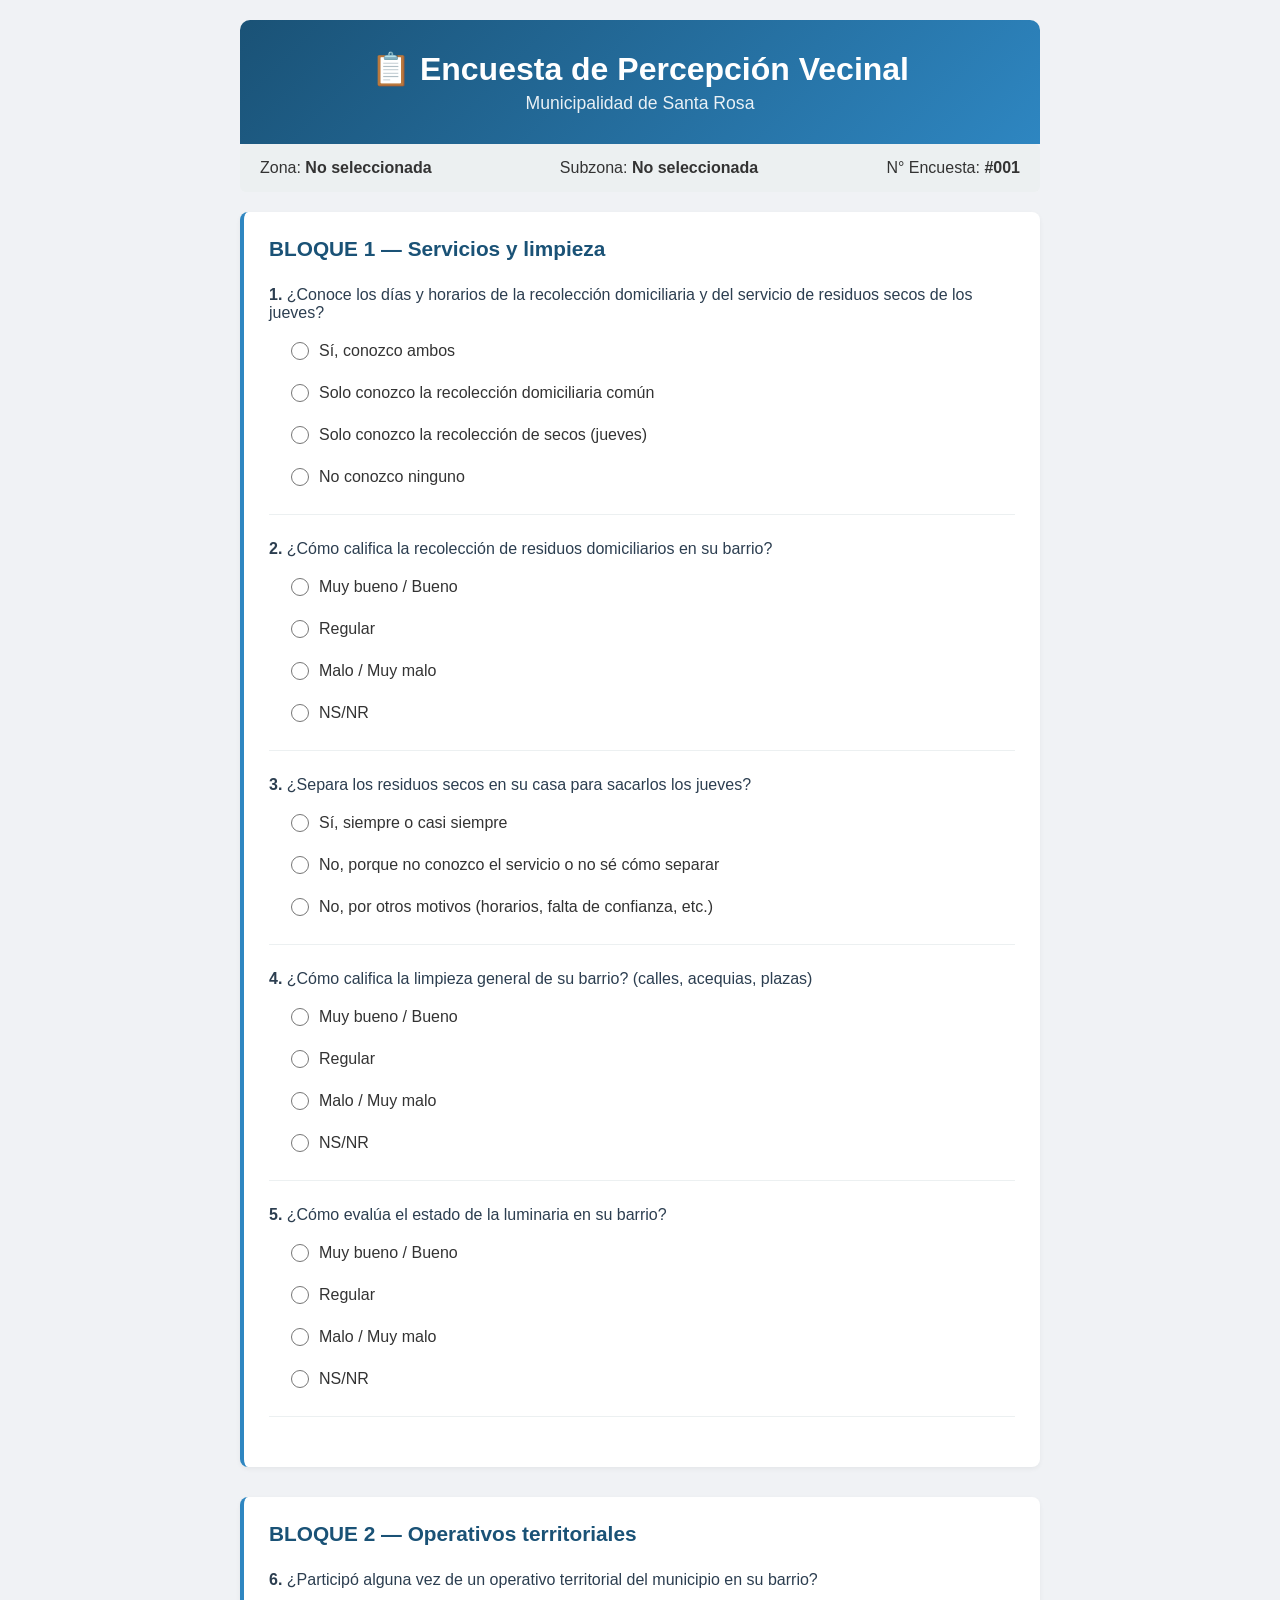
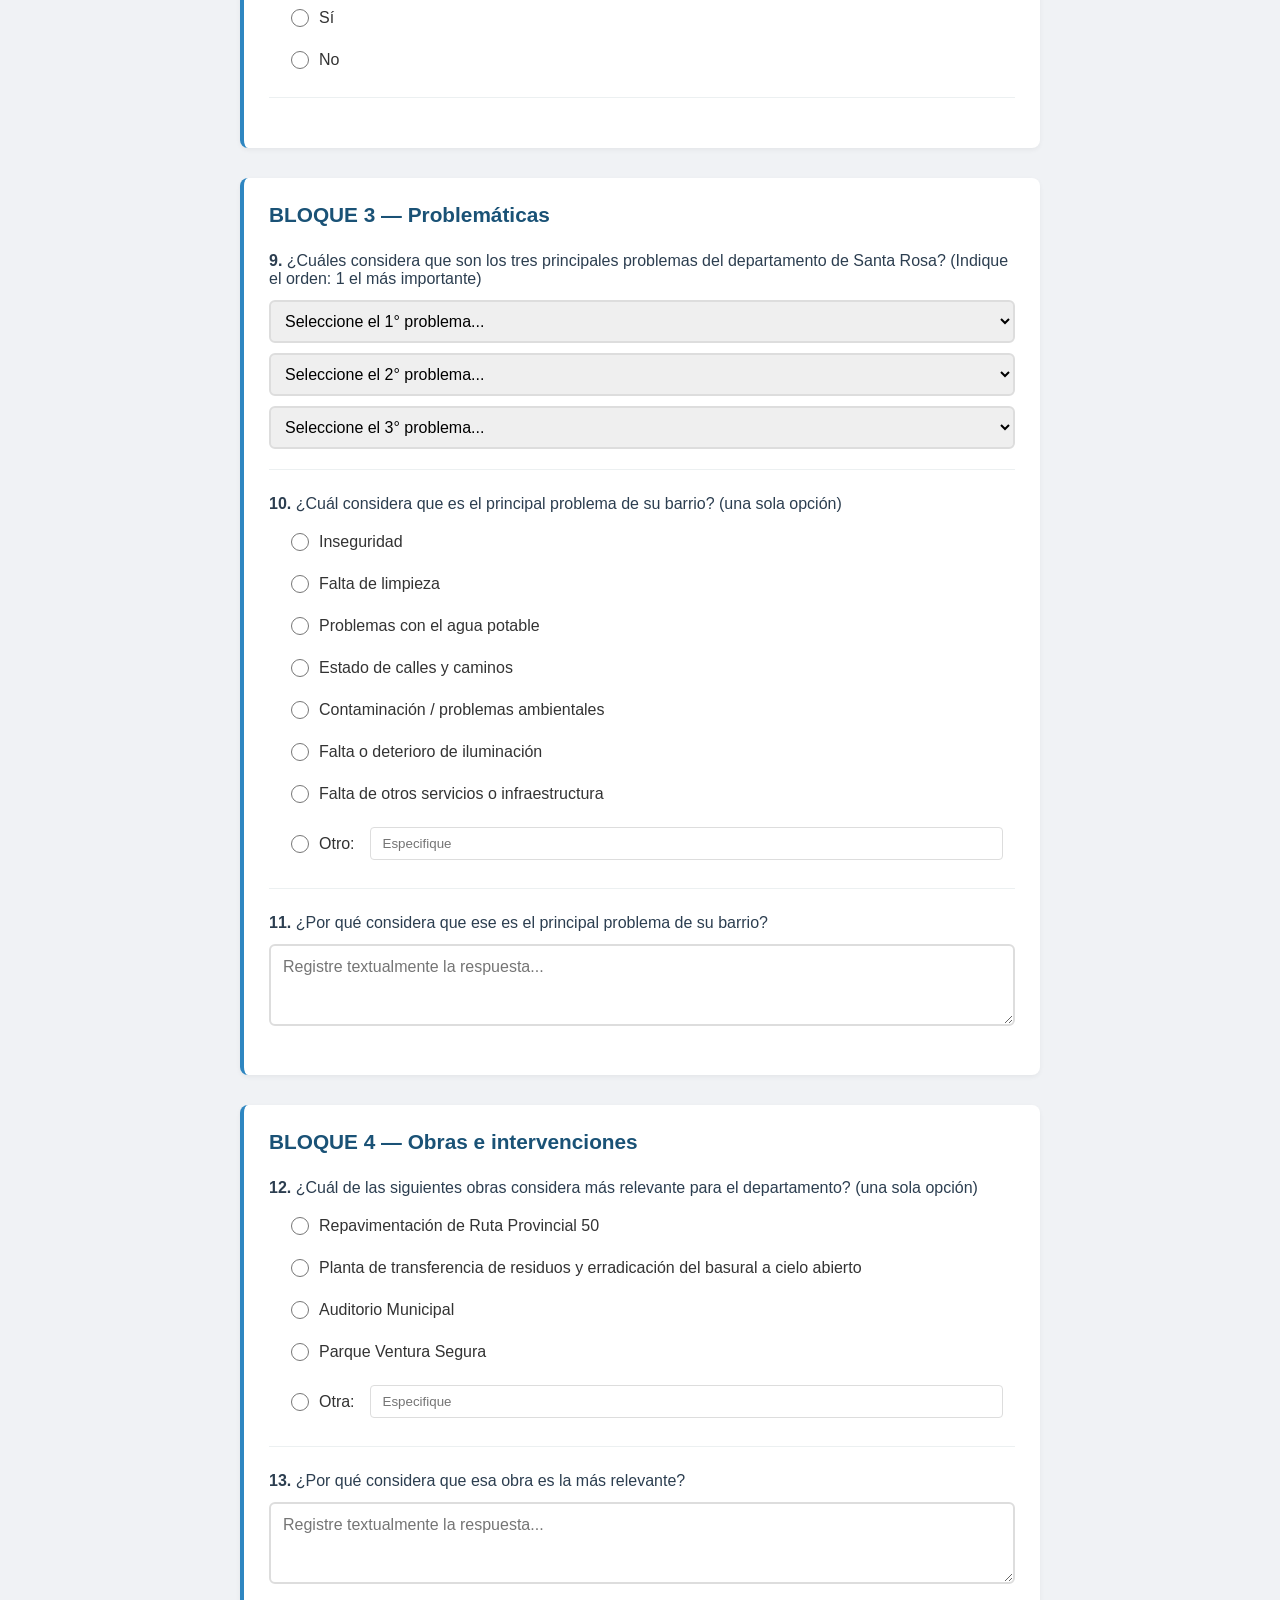
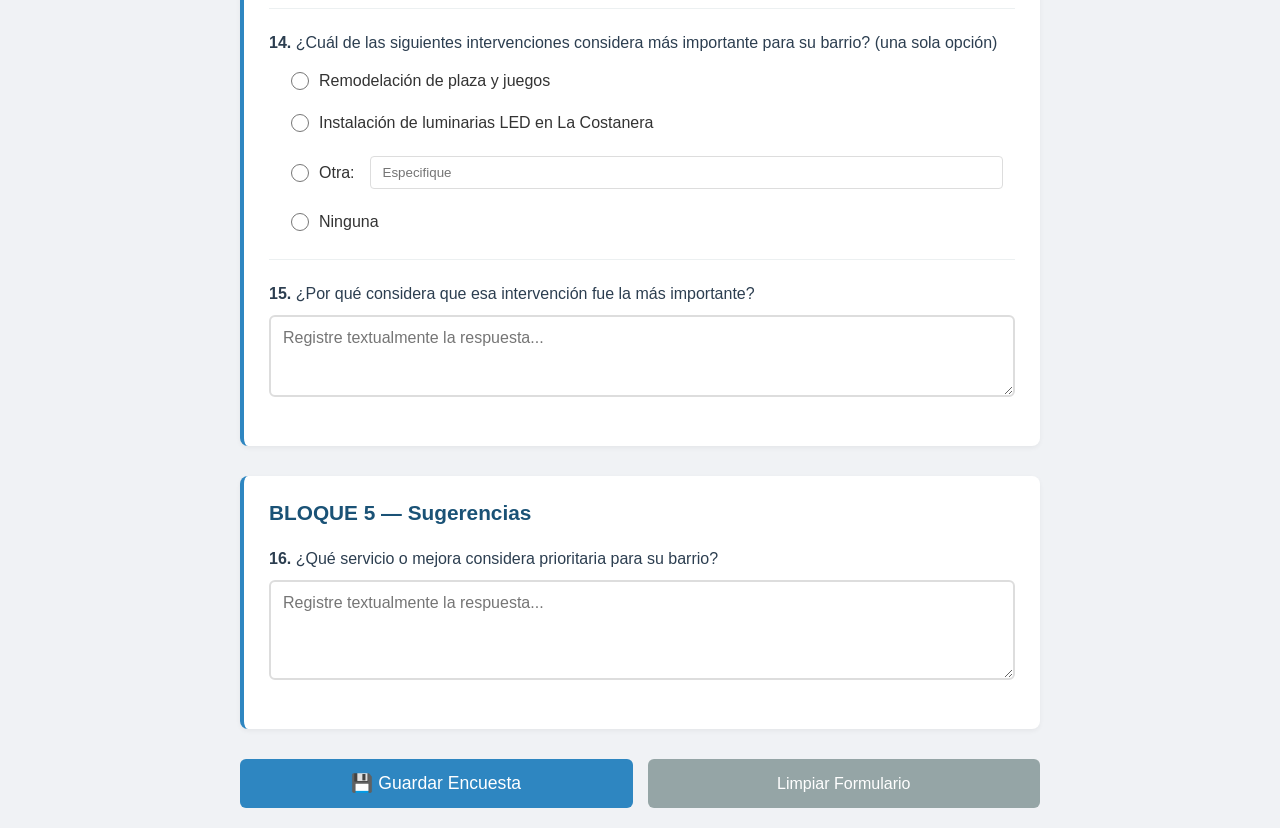
==== encuesta.html @ 62524828 "Add files via upload" ====
<!DOCTYPE html>
<html lang="es">
<head>
    <meta charset="UTF-8">
    <meta name="viewport" content="width=device-width, initial-scale=1.0">
    <title>Encuesta - Percepción Vecinal</title>
    <link rel="stylesheet" href="css/styles.css">
</head>
<body>
    <div class="container">
        <header>
            <h1>📋 Encuesta de Percepción Vecinal</h1>
            <p>Municipalidad de Santa Rosa</p>
        </header>

        <div class="encuesta-progress">
            <span>Zona: <strong id="zonaSeleccionada">-</strong></span>
            <span>Subzona: <strong id="subzonaSeleccionada">-</strong></span>
            <span>N° Encuesta: <strong id="numeroEncuesta">#001</strong></span>
        </div>

        <form id="formEncuesta">
            <!-- BLOQUE 1 — Servicios y limpieza -->
            <div class="bloque">
                <h2>BLOQUE 1 — Servicios y limpieza</h2>
                
                <div class="pregunta">
                    <p><strong>1.</strong> ¿Conoce los días y horarios de la recolección domiciliaria y del servicio de residuos secos de los jueves?</p>
                    <div class="opciones">
                        <label><input type="radio" name="p1" value="ambos"> Sí, conozco ambos</label>
                        <label><input type="radio" name="p1" value="domiciliaria"> Solo conozco la recolección domiciliaria común</label>
                        <label><input type="radio" name="p1" value="secos"> Solo conozco la recolección de secos (jueves)</label>
                        <label><input type="radio" name="p1" value="ninguno"> No conozco ninguno</label>
                    </div>
                </div>

                <div class="pregunta">
                    <p><strong>2.</strong> ¿Cómo califica la recolección de residuos domiciliarios en su barrio?</p>
                    <div class="opciones">
                        <label><input type="radio" name="p2" value="muy-bueno"> Muy bueno / Bueno</label>
                        <label><input type="radio" name="p2" value="regular"> Regular</label>
                        <label><input type="radio" name="p2" value="malo"> Malo / Muy malo</label>
                        <label><input type="radio" name="p2" value="nsnr"> NS/NR</label>
                    </div>
                </div>

                <div class="pregunta">
                    <p><strong>3.</strong> ¿Separa los residuos secos en su casa para sacarlos los jueves?</p>
                    <div class="opciones">
                        <label><input type="radio" name="p3" value="si"> Sí, siempre o casi siempre</label>
                        <label><input type="radio" name="p3" value="no-conoce"> No, porque no conozco el servicio o no sé cómo separar</label>
                        <label><input type="radio" name="p3" value="no-otros"> No, por otros motivos (horarios, falta de confianza, etc.)</label>
                    </div>
                </div>

                <div class="pregunta">
                    <p><strong>4.</strong> ¿Cómo califica la limpieza general de su barrio? (calles, acequias, plazas)</p>
                    <div class="opciones">
                        <label><input type="radio" name="p4" value="muy-bueno"> Muy bueno / Bueno</label>
                        <label><input type="radio" name="p4" value="regular"> Regular</label>
                        <label><input type="radio" name="p4" value="malo"> Malo / Muy malo</label>
                        <label><input type="radio" name="p4" value="nsnr"> NS/NR</label>
                    </div>
                </div>

                <div class="pregunta">
                    <p><strong>5.</strong> ¿Cómo evalúa el estado de la luminaria en su barrio?</p>
                    <div class="opciones">
                        <label><input type="radio" name="p5" value="muy-bueno"> Muy bueno / Bueno</label>
                        <label><input type="radio" name="p5" value="regular"> Regular</label>
                        <label><input type="radio" name="p5" value="malo"> Malo / Muy malo</label>
                        <label><input type="radio" name="p5" value="nsnr"> NS/NR</label>
                    </div>
                </div>

                <div class="pregunta" id="preguntaAbierta1" style="display:none;">
                    <p><strong>→</strong> ¿Cuál es el motivo principal de su disconformidad?</p>
                    <textarea name="p5_motivo" rows="3" placeholder="Registre textualmente la respuesta..."></textarea>
                </div>
            </div>

            <!-- BLOQUE 2 — Operativos territoriales -->
            <div class="bloque">
                <h2>BLOQUE 2 — Operativos territoriales</h2>
                
                <div class="pregunta">
                    <p><strong>6.</strong> ¿Participó alguna vez de un operativo territorial del municipio en su barrio?</p>
                    <div class="opciones">
                        <label><input type="radio" name="p6" value="si"> Sí</label>
                        <label><input type="radio" name="p6" value="no"> No</label>
                    </div>
                </div>

                <div id="bloque2Continuacion" style="display:none;">
                    <div class="pregunta">
                        <p><strong>7.</strong> ¿Qué servicios utilizó? (puede marcar más de uno)</p>
                        <div class="opciones">
                            <label><input type="checkbox" name="p7_salud" value="salud"> Salud</label>
                            <label><input type="checkbox" name="p7_doc" value="documentacion"> Documentación</label>
                            <label><input type="checkbox" name="p7_legal" value="legal"> Asesoramiento legal</label>
                            <label><input type="text" name="p7_otro" placeholder="Otro:"></label>
                        </div>
                    </div>

                    <div class="pregunta">
                        <p><strong>8.</strong> ¿Cómo evalúa la atención recibida?</p>
                        <div class="opciones">
                            <label><input type="radio" name="p8" value="muy-buena"> Muy buena / Buena</label>
                            <label><input type="radio" name="p8" value="regular"> Regular</label>
                            <label><input type="radio" name="p8" value="mala"> Mala / Muy mala</label>
                            <label><input type="radio" name="p8" value="nsnr"> NS/NR</label>
                        </div>
                    </div>
                </div>
            </div>

            <!-- BLOQUE 3 — Problemáticas -->
            <div class="bloque">
                <h2>BLOQUE 3 — Problemáticas</h2>
                
                <div class="pregunta">
                    <p><strong>9.</strong> ¿Cuáles considera que son los tres principales problemas del departamento de Santa Rosa? (Indique el orden: 1 el más importante)</p>
                    <div class="ranking">
                        <select name="p9_1">
                            <option value="">Seleccione el 1° problema...</option>
                            <option value="trabajo">Falta de trabajo / empleo</option>
                            <option value="inseguridad">Inseguridad</option>
                            <option value="agua">Acceso al agua potable</option>
                            <option value="limpieza">Limpieza y gestión de residuos</option>
                            <option value="contaminacion">Contaminación / problemas ambientales</option>
                            <option value="calles">Estado de calles y caminos</option>
                            <option value="educacion">Falta de ofertas educativas</option>
                            <option value="iluminacion">Falta o deterioro de iluminación</option>
                            <option value="infraestructura">Falta o deterioro de infraestructura y servicios</option>
                            <option value="otro">Otro</option>
                        </select>
                        <select name="p9_2">
                            <option value="">Seleccione el 2° problema...</option>
                            <option value="trabajo">Falta de trabajo / empleo</option>
                            <option value="inseguridad">Inseguridad</option>
                            <option value="agua">Acceso al agua potable</option>
                            <option value="limpieza">Limpieza y gestión de residuos</option>
                            <option value="contaminacion">Contaminación / problemas ambientales</option>
                            <option value="calles">Estado de calles y caminos</option>
                            <option value="educacion">Falta de ofertas educativas</option>
                            <option value="iluminacion">Falta o deterioro de iluminación</option>
                            <option value="infraestructura">Falta o deterioro de infraestructura y servicios</option>
                            <option value="otro">Otro</option>
                        </select>
                        <select name="p9_3">
                            <option value="">Seleccione el 3° problema...</option>
                            <option value="trabajo">Falta de trabajo / empleo</option>
                            <option value="inseguridad">Inseguridad</option>
                            <option value="agua">Acceso al agua potable</option>
                            <option value="limpieza">Limpieza y gestión de residuos</option>
                            <option value="contaminacion">Contaminación / problemas ambientales</option>
                            <option value="calles">Estado de calles y caminos</option>
                            <option value="educacion">Falta de ofertas educativas</option>
                            <option value="iluminacion">Falta o deterioro de iluminación</option>
                            <option value="infraestructura">Falta o deterioro de infraestructura y servicios</option>
                            <option value="otro">Otro</option>
                        </select>
                    </div>
                </div>

                <div class="pregunta">
                    <p><strong>10.</strong> ¿Cuál considera que es el principal problema de su barrio? (una sola opción)</p>
                    <div class="opciones">
                        <label><input type="radio" name="p10" value="inseguridad"> Inseguridad</label>
                        <label><input type="radio" name="p10" value="limpieza"> Falta de limpieza</label>
                        <label><input type="radio" name="p10" value="agua"> Problemas con el agua potable</label>
                        <label><input type="radio" name="p10" value="calles"> Estado de calles y caminos</label>
                        <label><input type="radio" name="p10" value="contaminacion"> Contaminación / problemas ambientales</label>
                        <label><input type="radio" name="p10" value="iluminacion"> Falta o deterioro de iluminación</label>
                        <label><input type="radio" name="p10" value="servicios"> Falta de otros servicios o infraestructura</label>
                        <label><input type="radio" name="p10" value="otro"> Otro: <input type="text" name="p10_otro" placeholder="Especifique"></label>
                    </div>
                </div>

                <div class="pregunta">
                    <p><strong>11.</strong> ¿Por qué considera que ese es el principal problema de su barrio?</p>
                    <textarea name="p11" rows="3" placeholder="Registre textualmente la respuesta..."></textarea>
                </div>
            </div>

            <!-- BLOQUE 4 — Obras e intervenciones -->
            <div class="bloque">
                <h2>BLOQUE 4 — Obras e intervenciones</h2>
                
                <div class="pregunta">
                    <p><strong>12.</strong> ¿Cuál de las siguientes obras considera más relevante para el departamento? (una sola opción)</p>
                    <div class="opciones">
                        <label><input type="radio" name="p12" value="ruta50"> Repavimentación de Ruta Provincial 50</label>
                        <label><input type="radio" name="p12" value="planta"> Planta de transferencia de residuos y erradicación del basural a cielo abierto</label>
                        <label><input type="radio" name="p12" value="auditorio"> Auditorio Municipal</label>
                        <label><input type="radio" name="p12" value="parque"> Parque Ventura Segura</label>
                        <label><input type="radio" name="p12" value="otro"> Otra: <input type="text" name="p12_otro" placeholder="Especifique"></label>
                    </div>
                </div>

                <div class="pregunta">
                    <p><strong>13.</strong> ¿Por qué considera que esa obra es la más relevante?</p>
                    <textarea name="p13" rows="3" placeholder="Registre textualmente la respuesta..."></textarea>
                </div>

                <div class="pregunta">
                    <p><strong>14.</strong> ¿Cuál de las siguientes intervenciones considera más importante para su barrio? (una sola opción)</p>
                    <div class="opciones">
                        <label><input type="radio" name="p14" value="plaza"> Remodelación de plaza y juegos</label>
                        <label><input type="radio" name="p14" value="led"> Instalación de luminarias LED en La Costanera</label>
                        <label><input type="radio" name="p14" value="otro"> Otra: <input type="text" name="p14_otro" placeholder="Especifique"></label>
                        <label><input type="radio" name="p14" value="ninguna"> Ninguna</label>
                    </div>
                </div>

                <div class="pregunta">
                    <p><strong>15.</strong> ¿Por qué considera que esa intervención fue la más importante?</p>
                    <textarea name="p15" rows="3" placeholder="Registre textualmente la respuesta..."></textarea>
                </div>
            </div>

            <!-- BLOQUE 5 — Sugerencias -->
            <div class="bloque">
                <h2>BLOQUE 5 — Sugerencias</h2>
                
                <div class="pregunta">
                    <p><strong>16.</strong> ¿Qué servicio o mejora considera prioritaria para su barrio?</p>
                    <textarea name="p16" rows="4" placeholder="Registre textualmente la respuesta..."></textarea>
                </div>
            </div>

            <div class="form-actions">
                <button type="button" id="btnGuardar" class="btn-primary">💾 Guardar Encuesta</button>
                <button type="reset" class="btn-secondary">Limpiar Formulario</button>
            </div>
        </form>
    </div>

    <script src="js/encuesta.js"></script>
</body>
</html>
---- css/styles.css ----
* {
    margin: 0;
    padding: 0;
    box-sizing: border-box;
}

body {
    font-family: 'Segoe UI', Tahoma, Geneva, Verdana, sans-serif;
    background: #f0f2f5;
    padding: 20px;
    color: #333;
}

.container {
    max-width: 800px;
    margin: 0 auto;
}

header {
    text-align: center;
    padding: 30px 0;
    background: linear-gradient(135deg, #1a5276, #2e86c1);
    color: white;
    border-radius: 10px 10px 0 0;
}

header h1 {
    font-size: 2em;
    margin-bottom: 5px;
}

header p {
    font-size: 1.1em;
    opacity: 0.9;
}

.card {
    background: white;
    padding: 30px;
    border-radius: 0 0 10px 10px;
    box-shadow: 0 2px 10px rgba(0,0,0,0.1);
    margin-bottom: 20px;
}

.card h2 {
    color: #1a5276;
    margin-bottom: 20px;
    border-bottom: 2px solid #2e86c1;
    padding-bottom: 10px;
}

.form-group {
    margin-bottom: 20px;
}

.form-group label {
    display: block;
    font-weight: 600;
    margin-bottom: 8px;
    color: #2c3e50;
}

.form-group select,
.form-group input {
    width: 100%;
    padding: 12px;
    border: 2px solid #ddd;
    border-radius: 6px;
    font-size: 1em;
    transition: border-color 0.3s;
}

.form-group select:focus,
.form-group input:focus {
    outline: none;
    border-color: #2e86c1;
}

.form-group select:disabled {
    background: #f5f5f5;
    cursor: not-allowed;
}

.btn-primary {
    background: #2e86c1;
    color: white;
    padding: 14px 30px;
    border: none;
    border-radius: 6px;
    font-size: 1.1em;
    cursor: pointer;
    transition: all 0.3s;
    width: 100%;
}

.btn-primary:hover:not(:disabled) {
    background: #1a5276;
    transform: translateY(-2px);
    box-shadow: 0 4px 12px rgba(46, 134, 193, 0.3);
}

.btn-primary:disabled {
    background: #bdc3c7;
    cursor: not-allowed;
}

.btn-secondary {
    background: #95a5a6;
    color: white;
    padding: 14px 30px;
    border: none;
    border-radius: 6px;
    font-size: 1em;
    cursor: pointer;
    transition: all 0.3s;
}

.btn-secondary:hover {
    background: #7f8c8d;
}

.info-extra {
    background: #ecf0f1;
    padding: 15px;
    border-radius: 6px;
    text-align: center;
}

/* Estilos para la encuesta */
.encuesta-progress {
    background: #ecf0f1;
    padding: 15px 20px;
    border-radius: 6px;
    display: flex;
    justify-content: space-between;
    flex-wrap: wrap;
    margin-bottom: 20px;
    gap: 10px;
}

.bloque {
    background: white;
    padding: 25px;
    border-radius: 8px;
    margin-bottom: 30px;
    border-left: 4px solid #2e86c1;
    box-shadow: 0 2px 5px rgba(0,0,0,0.05);
}

.bloque h2 {
    color: #1a5276;
    margin-bottom: 25px;
    font-size: 1.3em;
}

.pregunta {
    margin-bottom: 25px;
    padding-bottom: 20px;
    border-bottom: 1px solid #ecf0f1;
}

.pregunta:last-child {
    border-bottom: none;
    margin-bottom: 0;
}

.pregunta p {
    font-weight: 500;
    margin-bottom: 12px;
    color: #2c3e50;
}

.opciones {
    display: flex;
    flex-direction: column;
    gap: 8px;
    padding-left: 10px;
}

.opciones label {
    display: flex;
    align-items: center;
    gap: 10px;
    cursor: pointer;
    padding: 8px 12px;
    border-radius: 4px;
    transition: background 0.2s;
}

.opciones label:hover {
    background: #f7f9fa;
}

.opciones input[type="radio"],
.opciones input[type="checkbox"] {
    width: 18px;
    height: 18px;
    cursor: pointer;
}

.opciones input[type="text"] {
    flex: 1;
    padding: 8px 12px;
    border: 1px solid #ddd;
    border-radius: 4px;
    margin-left: 5px;
}

textarea {
    width: 100%;
    padding: 12px;
    border: 2px solid #ddd;
    border-radius: 6px;
    font-size: 1em;
    font-family: inherit;
    transition: border-color 0.3s;
    resize: vertical;
}

textarea:focus {
    outline: none;
    border-color: #2e86c1;
}

.ranking {
    display: flex;
    flex-direction: column;
    gap: 10px;
}

.ranking select {
    padding: 10px;
    border: 2px solid #ddd;
    border-radius: 6px;
    font-size: 1em;
}

.form-actions {
    display: flex;
    gap: 15px;
    margin-top: 30px;
    flex-wrap: wrap;
}

.form-actions button {
    flex: 1;
    min-width: 150px;
}

/* Cuadras diagram */
.cuadras-grid {
    display: grid;
    grid-template-columns: repeat(5, 1fr);
    gap: 8px;
    margin-top: 10px;
}

.cuadra-item {
    background: #ecf0f1;
    padding: 10px;
    text-align: center;
    border-radius: 4px;
    cursor: pointer;
    transition: all 0.2s;
    font-weight: 500;
}

.cuadra-item:hover {
    background: #2e86c1;
    color: white;
    transform: scale(1.05);
}

.cuadra-item.seleccionada {
    background: #2e86c1;
    color: white;
}

/* Página de éxito */
.success {
    text-align: center;
    padding: 50px 30px;
}

.icon {
    font-size: 4em;
    margin-bottom: 20px;
}

.info-box {
    background: #ecf0f1;
    padding: 20px;
    border-radius: 8px;
    margin: 25px 0;
}

.info-box p {
    margin: 8px 0;
}

.acciones {
    display: flex;
    gap: 15px;
    justify-content: center;
    flex-wrap: wrap;
}

.acciones a {
    text-decoration: none;
    padding: 12px 25px;
    border-radius: 6px;
    transition: all 0.3s;
}

/* Responsive */
@media (max-width: 600px) {
    .container {
        padding: 0;
    }
    
    .card {
        padding: 20px;
    }
    
    .encuesta-progress {
        flex-direction: column;
        gap: 5px;
    }
    
    .form-actions {
        flex-direction: column;
    }
    
    .cuadras-grid {
        grid-template-columns: repeat(3, 1fr);
    }
    
    header h1 {
        font-size: 1.5em;
    }
}
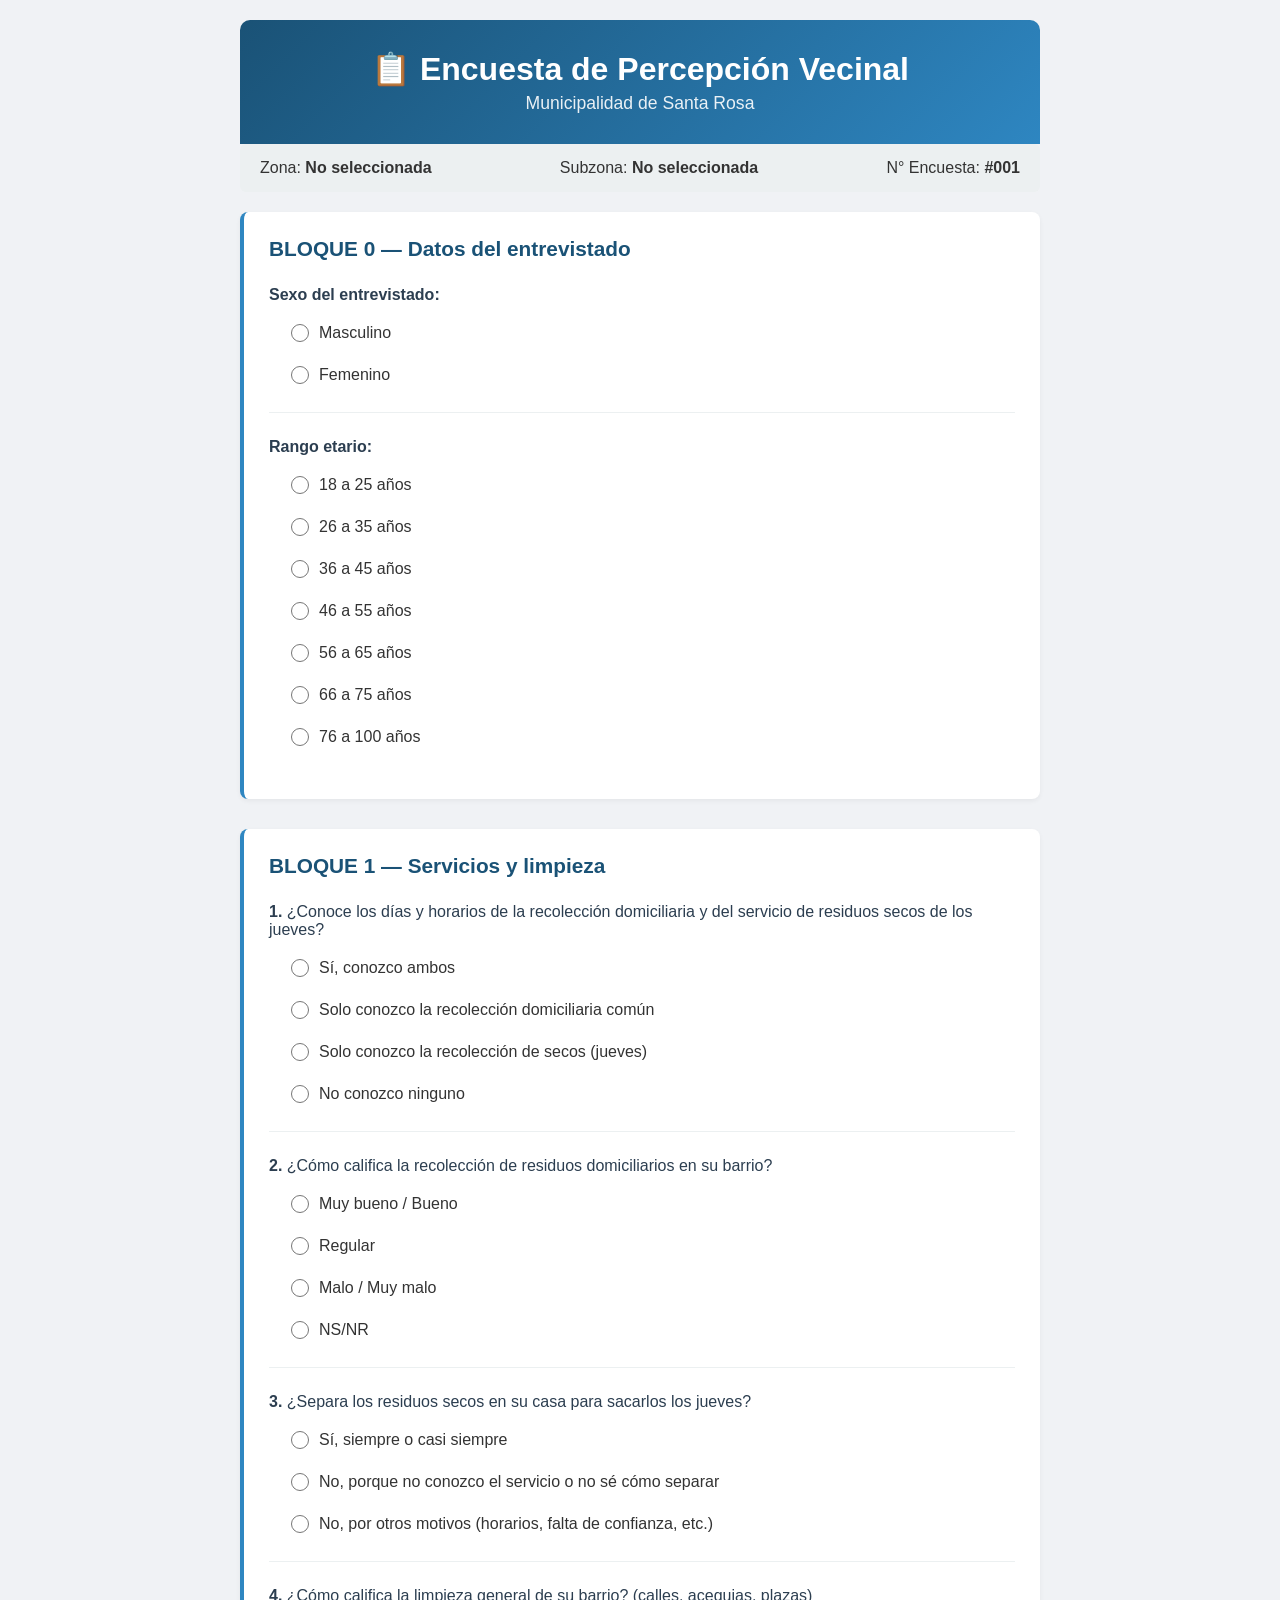
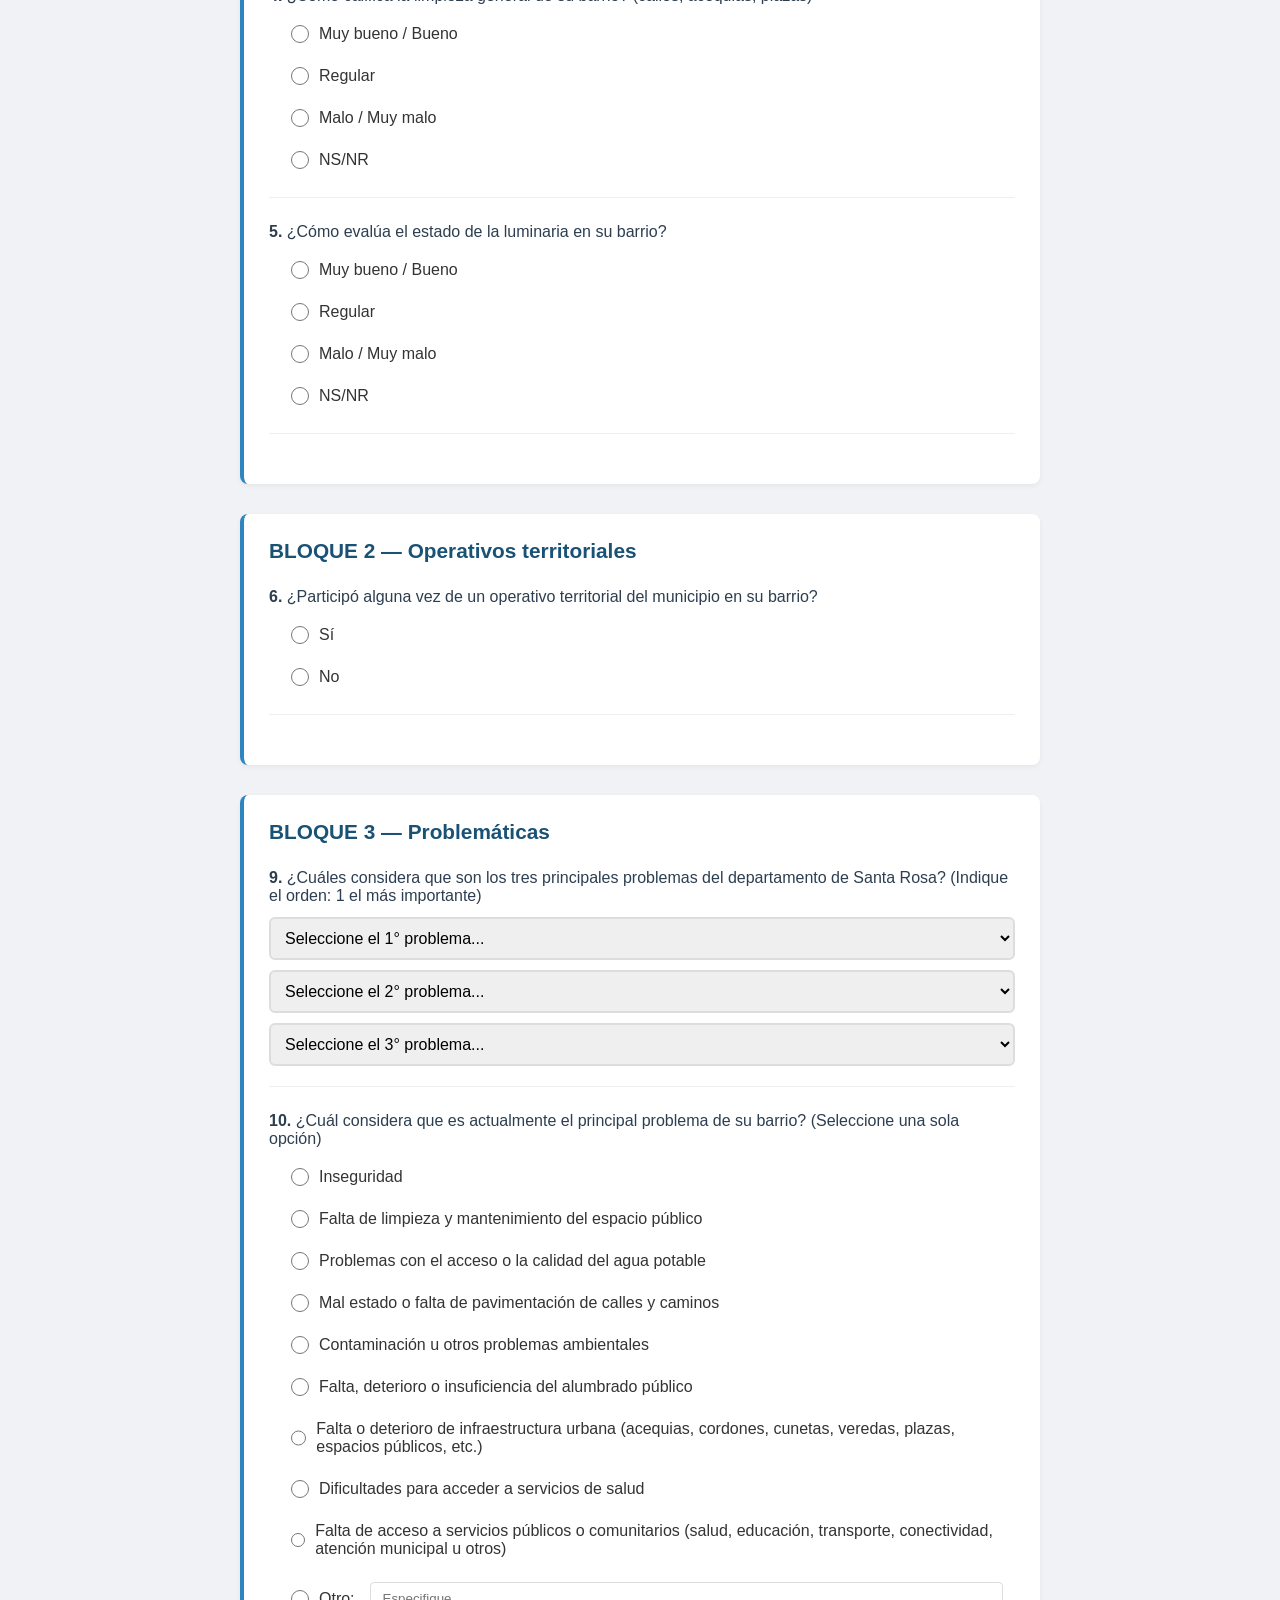
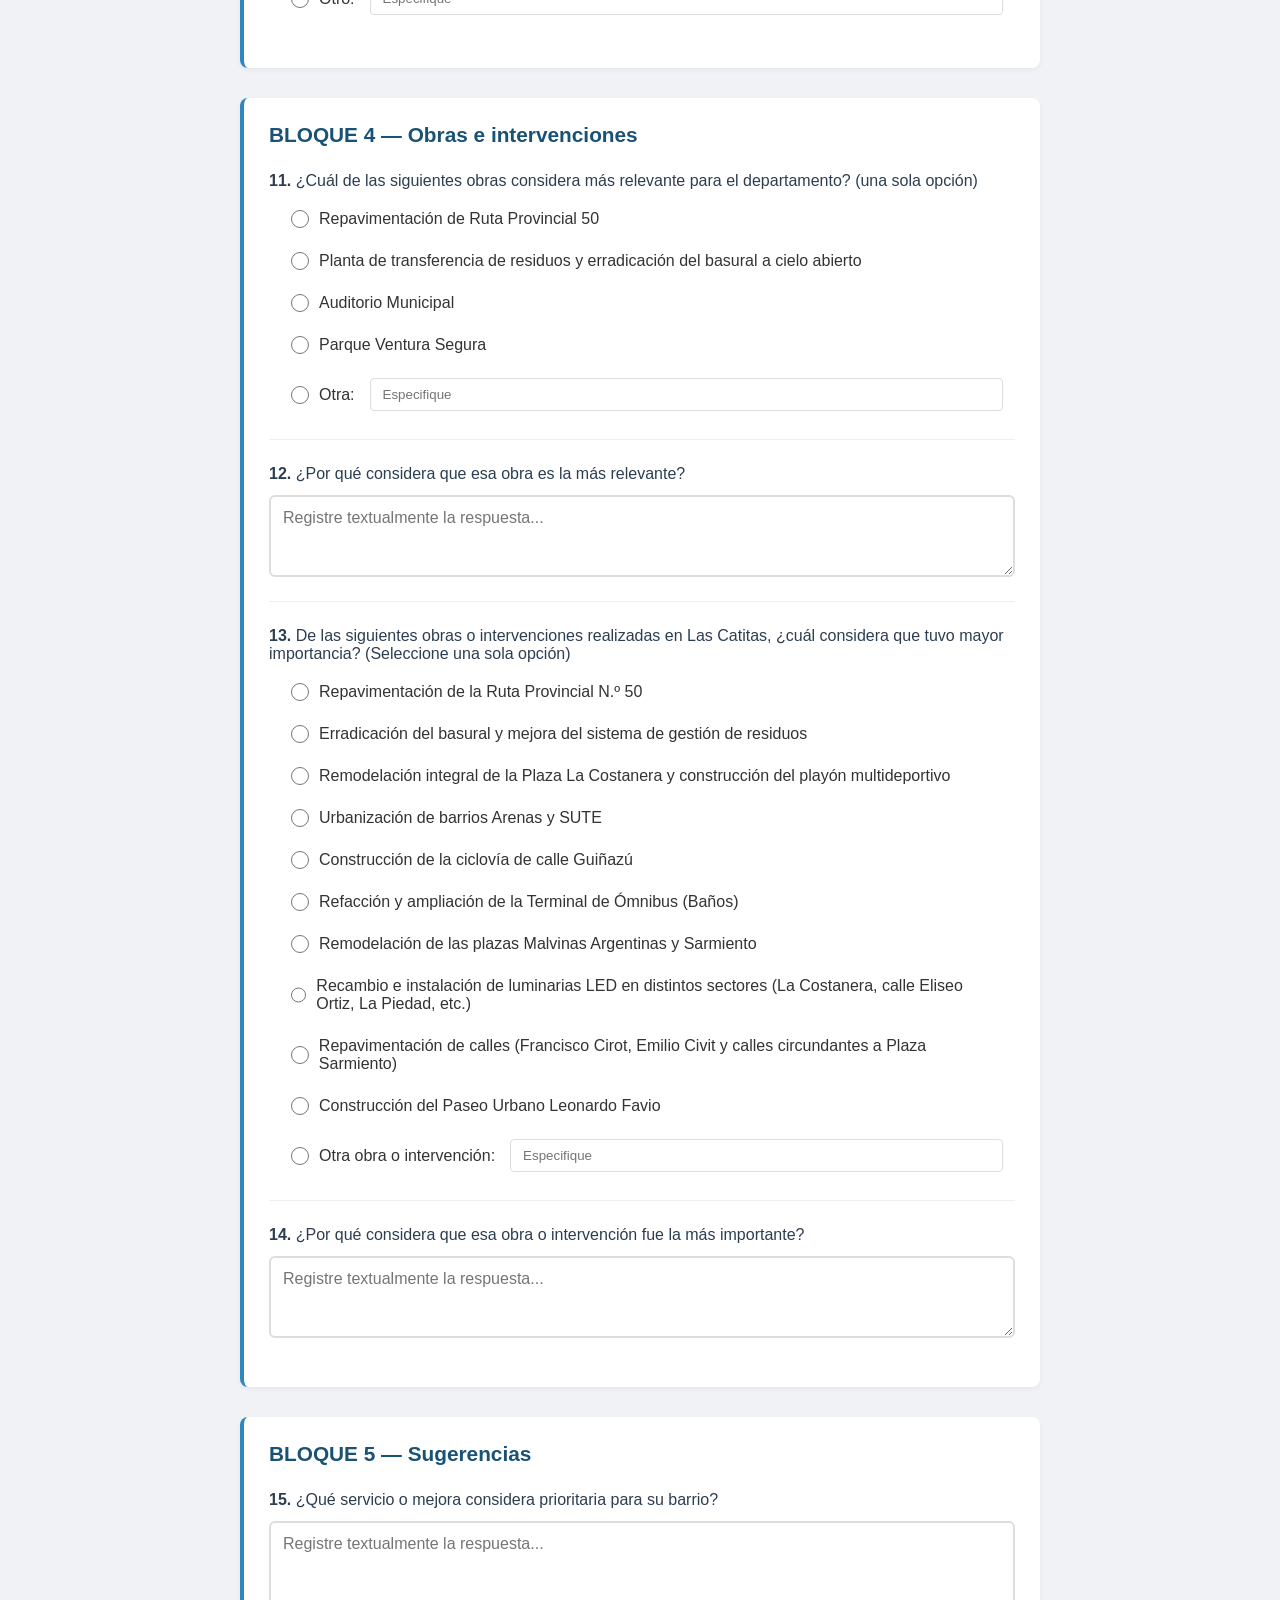
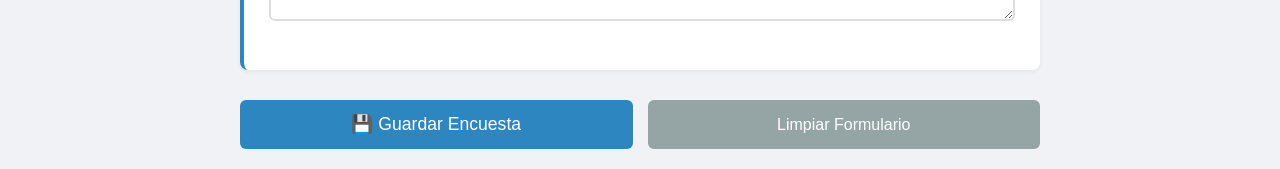
==== commit 5bf1060d: "Update encuesta.html" ====
--- a/encuesta.html
+++ b/encuesta.html
@@ -20,6 +20,32 @@
         </div>
 
         <form id="formEncuesta">
+            <!-- BLOQUE 0 - Datos del entrevistado -->
+            <div class="bloque">
+                <h2>BLOQUE 0 — Datos del entrevistado</h2>
+                
+                <div class="pregunta">
+                    <p><strong>Sexo del entrevistado:</strong></p>
+                    <div class="opciones">
+                        <label><input type="radio" name="sexo" value="masculino"> Masculino</label>
+                        <label><input type="radio" name="sexo" value="femenino"> Femenino</label>
+                    </div>
+                </div>
+
+                <div class="pregunta">
+                    <p><strong>Rango etario:</strong></p>
+                    <div class="opciones">
+                        <label><input type="radio" name="edad" value="18-25"> 18 a 25 años</label>
+                        <label><input type="radio" name="edad" value="26-35"> 26 a 35 años</label>
+                        <label><input type="radio" name="edad" value="36-45"> 36 a 45 años</label>
+                        <label><input type="radio" name="edad" value="46-55"> 46 a 55 años</label>
+                        <label><input type="radio" name="edad" value="56-65"> 56 a 65 años</label>
+                        <label><input type="radio" name="edad" value="66-75"> 66 a 75 años</label>
+                        <label><input type="radio" name="edad" value="76-100"> 76 a 100 años</label>
+                    </div>
+                </div>
+            </div>
+
             <!-- BLOQUE 1 — Servicios y limpieza -->
             <div class="bloque">
                 <h2>BLOQUE 1 — Servicios y limpieza</h2>
@@ -98,7 +124,7 @@
                             <label><input type="checkbox" name="p7_salud" value="salud"> Salud</label>
                             <label><input type="checkbox" name="p7_doc" value="documentacion"> Documentación</label>
                             <label><input type="checkbox" name="p7_legal" value="legal"> Asesoramiento legal</label>
-                            <label><input type="text" name="p7_otro" placeholder="Otro:"></label>
+                            <label><input type="text" name="p7_otro" placeholder="Otro:" style="flex:1; padding: 8px 12px; border: 1px solid #ddd; border-radius: 4px; margin-left: 5px;"></label>
                         </div>
                     </div>
 
@@ -163,24 +189,24 @@
                     </div>
                 </div>
 
-                <div class="pregunta">
-                    <p><strong>10.</strong> ¿Cuál considera que es el principal problema de su barrio? (una sola opción)</p>
+                <!-- PREGUNTA 10 MODIFICADA -->
+                <div class="pregunta">
+                    <p><strong>10.</strong> ¿Cuál considera que es actualmente el principal problema de su barrio? (Seleccione una sola opción)</p>
                     <div class="opciones">
                         <label><input type="radio" name="p10" value="inseguridad"> Inseguridad</label>
-                        <label><input type="radio" name="p10" value="limpieza"> Falta de limpieza</label>
-                        <label><input type="radio" name="p10" value="agua"> Problemas con el agua potable</label>
-                        <label><input type="radio" name="p10" value="calles"> Estado de calles y caminos</label>
-                        <label><input type="radio" name="p10" value="contaminacion"> Contaminación / problemas ambientales</label>
-                        <label><input type="radio" name="p10" value="iluminacion"> Falta o deterioro de iluminación</label>
-                        <label><input type="radio" name="p10" value="servicios"> Falta de otros servicios o infraestructura</label>
+                        <label><input type="radio" name="p10" value="limpieza"> Falta de limpieza y mantenimiento del espacio público</label>
+                        <label><input type="radio" name="p10" value="agua"> Problemas con el acceso o la calidad del agua potable</label>
+                        <label><input type="radio" name="p10" value="calles"> Mal estado o falta de pavimentación de calles y caminos</label>
+                        <label><input type="radio" name="p10" value="contaminacion"> Contaminación u otros problemas ambientales</label>
+                        <label><input type="radio" name="p10" value="iluminacion"> Falta, deterioro o insuficiencia del alumbrado público</label>
+                        <label><input type="radio" name="p10" value="infraestructura"> Falta o deterioro de infraestructura urbana (acequias, cordones, cunetas, veredas, plazas, espacios públicos, etc.)</label>
+                        <label><input type="radio" name="p10" value="salud"> Dificultades para acceder a servicios de salud</label>
+                        <label><input type="radio" name="p10" value="servicios"> Falta de acceso a servicios públicos o comunitarios (salud, educación, transporte, conectividad, atención municipal u otros)</label>
                         <label><input type="radio" name="p10" value="otro"> Otro: <input type="text" name="p10_otro" placeholder="Especifique"></label>
                     </div>
                 </div>
 
-                <div class="pregunta">
-                    <p><strong>11.</strong> ¿Por qué considera que ese es el principal problema de su barrio?</p>
-                    <textarea name="p11" rows="3" placeholder="Registre textualmente la respuesta..."></textarea>
-                </div>
+                <!-- ELIMINADA PREGUNTA 11 -->
             </div>
 
             <!-- BLOQUE 4 — Obras e intervenciones -->
@@ -188,34 +214,42 @@
                 <h2>BLOQUE 4 — Obras e intervenciones</h2>
                 
                 <div class="pregunta">
-                    <p><strong>12.</strong> ¿Cuál de las siguientes obras considera más relevante para el departamento? (una sola opción)</p>
-                    <div class="opciones">
-                        <label><input type="radio" name="p12" value="ruta50"> Repavimentación de Ruta Provincial 50</label>
-                        <label><input type="radio" name="p12" value="planta"> Planta de transferencia de residuos y erradicación del basural a cielo abierto</label>
-                        <label><input type="radio" name="p12" value="auditorio"> Auditorio Municipal</label>
-                        <label><input type="radio" name="p12" value="parque"> Parque Ventura Segura</label>
-                        <label><input type="radio" name="p12" value="otro"> Otra: <input type="text" name="p12_otro" placeholder="Especifique"></label>
-                    </div>
-                </div>
-
-                <div class="pregunta">
-                    <p><strong>13.</strong> ¿Por qué considera que esa obra es la más relevante?</p>
-                    <textarea name="p13" rows="3" placeholder="Registre textualmente la respuesta..."></textarea>
-                </div>
-
-                <div class="pregunta">
-                    <p><strong>14.</strong> ¿Cuál de las siguientes intervenciones considera más importante para su barrio? (una sola opción)</p>
-                    <div class="opciones">
-                        <label><input type="radio" name="p14" value="plaza"> Remodelación de plaza y juegos</label>
-                        <label><input type="radio" name="p14" value="led"> Instalación de luminarias LED en La Costanera</label>
-                        <label><input type="radio" name="p14" value="otro"> Otra: <input type="text" name="p14_otro" placeholder="Especifique"></label>
-                        <label><input type="radio" name="p14" value="ninguna"> Ninguna</label>
-                    </div>
-                </div>
-
-                <div class="pregunta">
-                    <p><strong>15.</strong> ¿Por qué considera que esa intervención fue la más importante?</p>
-                    <textarea name="p15" rows="3" placeholder="Registre textualmente la respuesta..."></textarea>
+                    <p><strong>11.</strong> ¿Cuál de las siguientes obras considera más relevante para el departamento? (una sola opción)</p>
+                    <div class="opciones">
+                        <label><input type="radio" name="p11" value="ruta50"> Repavimentación de Ruta Provincial 50</label>
+                        <label><input type="radio" name="p11" value="planta"> Planta de transferencia de residuos y erradicación del basural a cielo abierto</label>
+                        <label><input type="radio" name="p11" value="auditorio"> Auditorio Municipal</label>
+                        <label><input type="radio" name="p11" value="parque"> Parque Ventura Segura</label>
+                        <label><input type="radio" name="p11" value="otro"> Otra: <input type="text" name="p11_otro" placeholder="Especifique"></label>
+                    </div>
+                </div>
+
+                <div class="pregunta">
+                    <p><strong>12.</strong> ¿Por qué considera que esa obra es la más relevante?</p>
+                    <textarea name="p12" rows="3" placeholder="Registre textualmente la respuesta..."></textarea>
+                </div>
+
+                <!-- PREGUNTA 13 MODIFICADA (era 14) -->
+                <div class="pregunta">
+                    <p><strong>13.</strong> De las siguientes obras o intervenciones realizadas en Las Catitas, ¿cuál considera que tuvo mayor importancia? (Seleccione una sola opción)</p>
+                    <div class="opciones">
+                        <label><input type="radio" name="p13" value="ruta50"> Repavimentación de la Ruta Provincial N.º 50</label>
+                        <label><input type="radio" name="p13" value="basural"> Erradicación del basural y mejora del sistema de gestión de residuos</label>
+                        <label><input type="radio" name="p13" value="plaza-costanera"> Remodelación integral de la Plaza La Costanera y construcción del playón multideportivo</label>
+                        <label><input type="radio" name="p13" value="urbanizacion"> Urbanización de barrios Arenas y SUTE</label>
+                        <label><input type="radio" name="p13" value="ciclovia"> Construcción de la ciclovía de calle Guiñazú</label>
+                        <label><input type="radio" name="p13" value="terminal"> Refacción y ampliación de la Terminal de Ómnibus (Baños)</label>
+                        <label><input type="radio" name="p13" value="plazas"> Remodelación de las plazas Malvinas Argentinas y Sarmiento</label>
+                        <label><input type="radio" name="p13" value="led"> Recambio e instalación de luminarias LED en distintos sectores (La Costanera, calle Eliseo Ortiz, La Piedad, etc.)</label>
+                        <label><input type="radio" name="p13" value="repavimentacion"> Repavimentación de calles (Francisco Cirot, Emilio Civit y calles circundantes a Plaza Sarmiento)</label>
+                        <label><input type="radio" name="p13" value="paseo"> Construcción del Paseo Urbano Leonardo Favio</label>
+                        <label><input type="radio" name="p13" value="otro"> Otra obra o intervención: <input type="text" name="p13_otro" placeholder="Especifique"></label>
+                    </div>
+                </div>
+
+                <div class="pregunta">
+                    <p><strong>14.</strong> ¿Por qué considera que esa obra o intervención fue la más importante?</p>
+                    <textarea name="p14" rows="3" placeholder="Registre textualmente la respuesta..."></textarea>
                 </div>
             </div>
 
@@ -224,8 +258,8 @@
                 <h2>BLOQUE 5 — Sugerencias</h2>
                 
                 <div class="pregunta">
-                    <p><strong>16.</strong> ¿Qué servicio o mejora considera prioritaria para su barrio?</p>
-                    <textarea name="p16" rows="4" placeholder="Registre textualmente la respuesta..."></textarea>
+                    <p><strong>15.</strong> ¿Qué servicio o mejora considera prioritaria para su barrio?</p>
+                    <textarea name="p15" rows="4" placeholder="Registre textualmente la respuesta..."></textarea>
                 </div>
             </div>
 
@@ -238,4 +272,4 @@
 
     <script src="js/encuesta.js"></script>
 </body>
-</html>+</html>
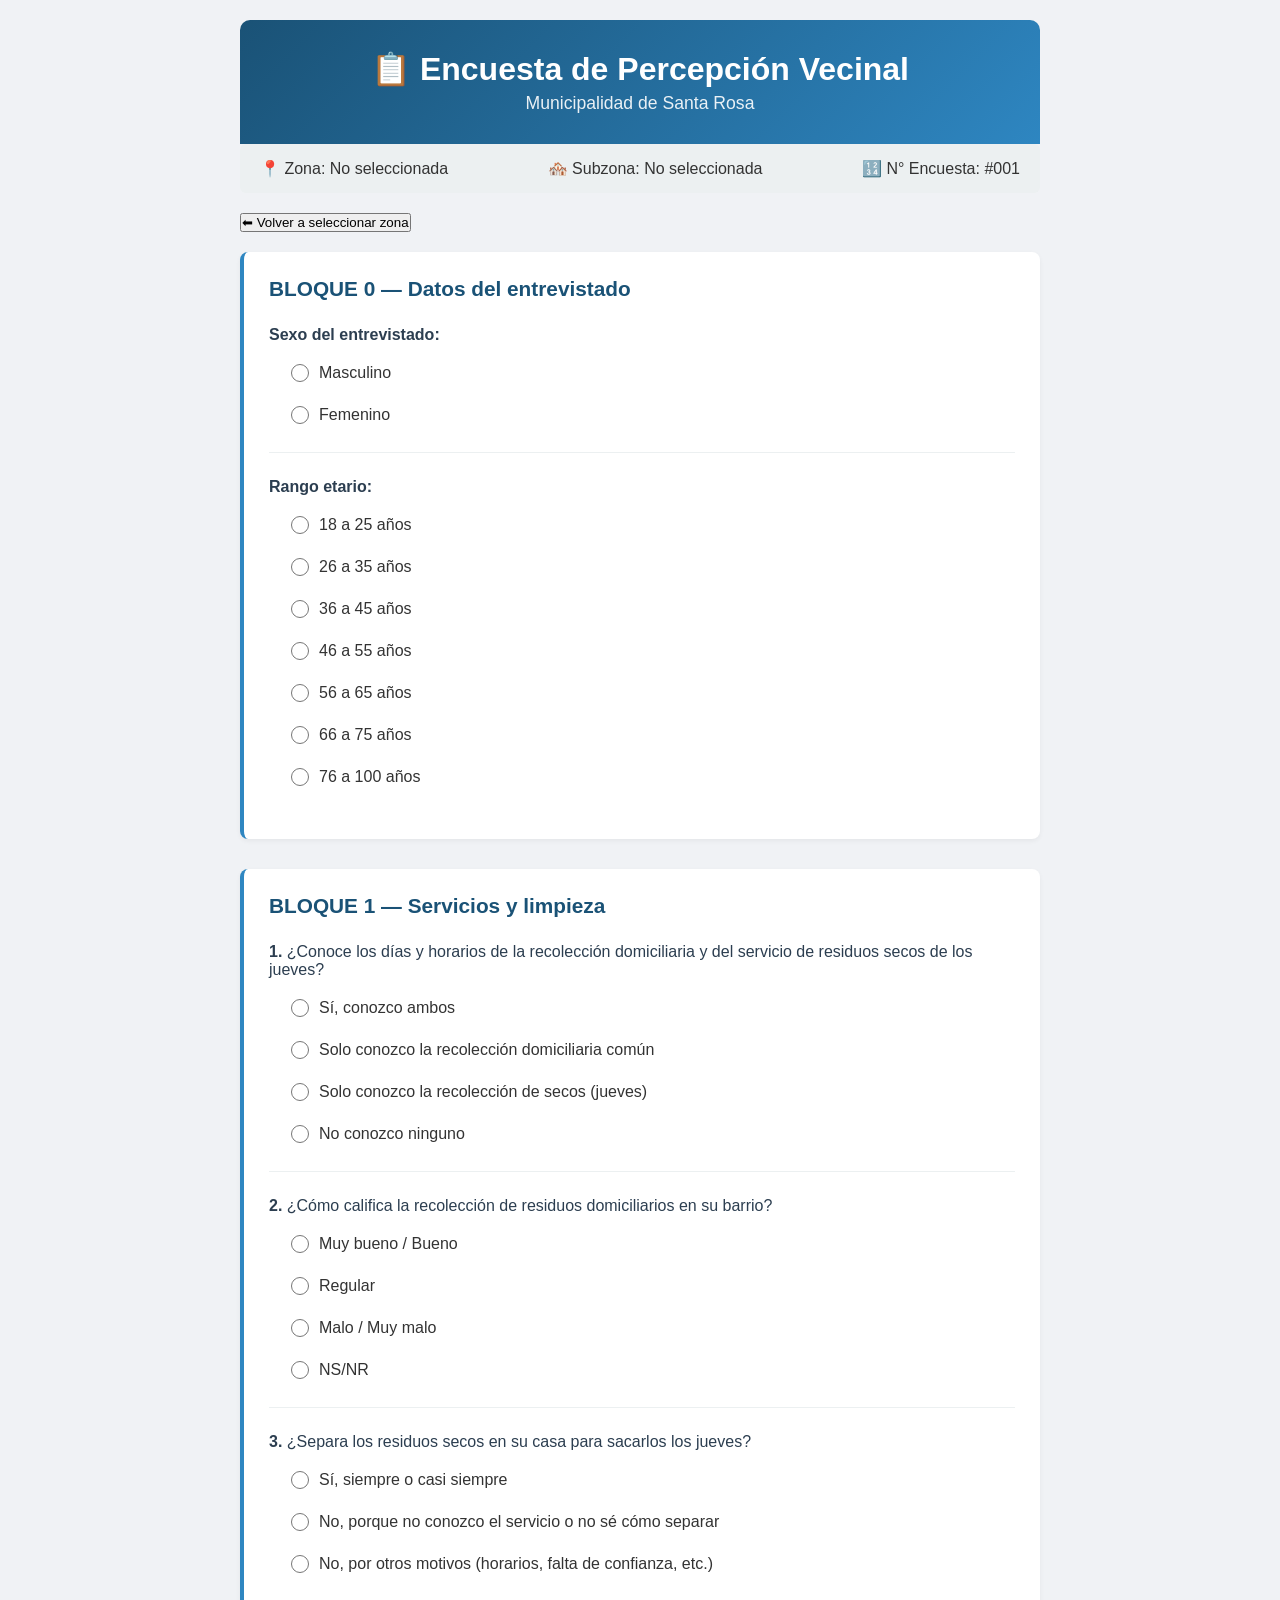
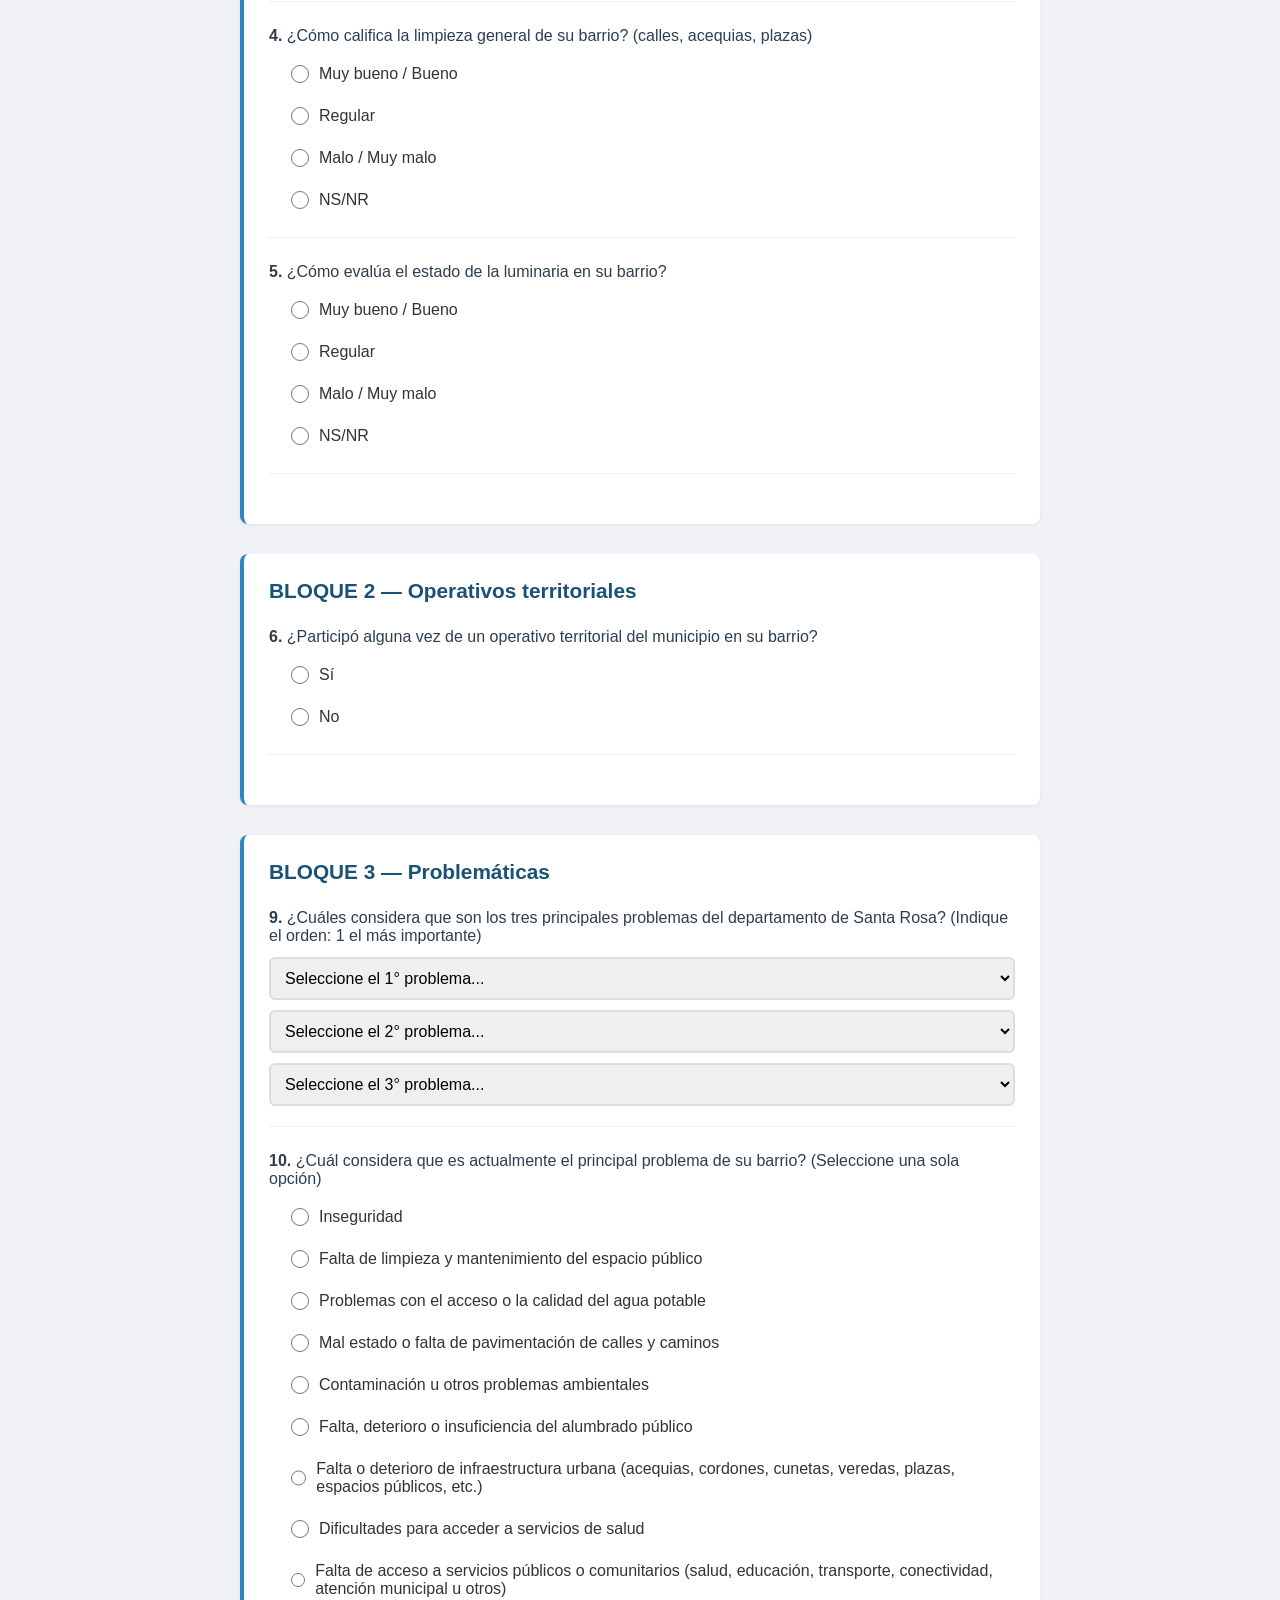
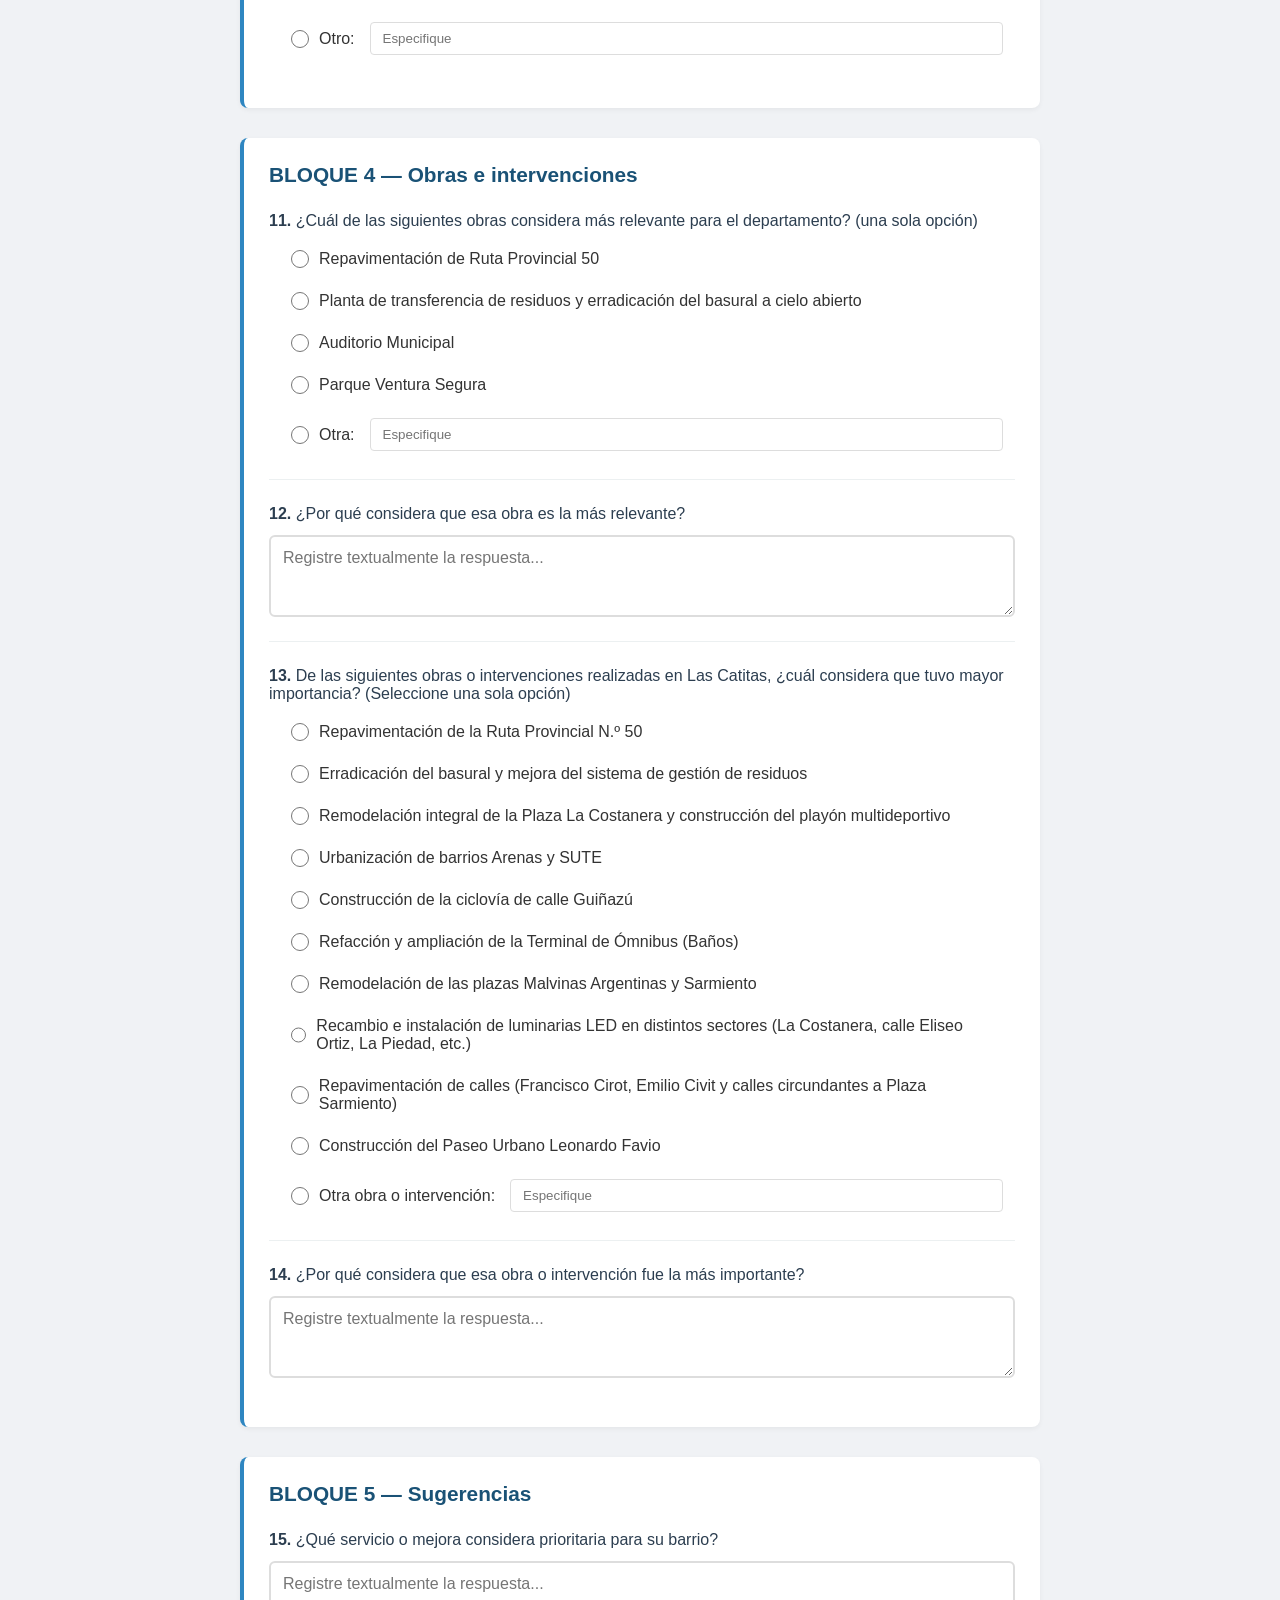
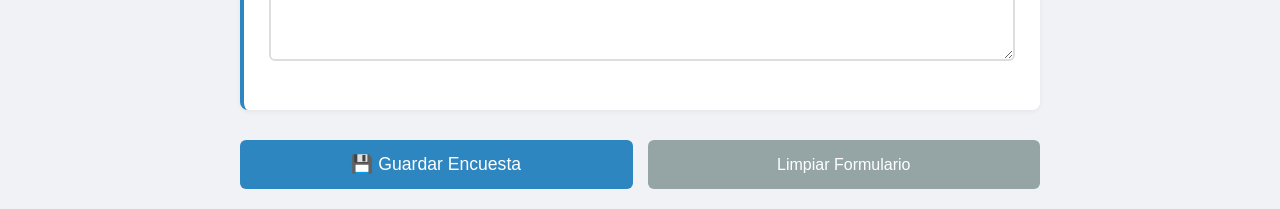
==== commit 603957c7: "Update encuesta.html" ====
--- a/encuesta.html
+++ b/encuesta.html
@@ -13,10 +13,27 @@
             <p>Municipalidad de Santa Rosa</p>
         </header>
 
+        <!-- INDICADOR DE ZONA MEJORADO -->
         <div class="encuesta-progress">
-            <span>Zona: <strong id="zonaSeleccionada">-</strong></span>
-            <span>Subzona: <strong id="subzonaSeleccionada">-</strong></span>
-            <span>N° Encuesta: <strong id="numeroEncuesta">#001</strong></span>
+            <div class="progress-item">
+                <span class="progress-label">📍 Zona:</span>
+                <span class="progress-value" id="zonaSeleccionada">-</span>
+            </div>
+            <div class="progress-item">
+                <span class="progress-label">🏘️ Subzona:</span>
+                <span class="progress-value" id="subzonaSeleccionada">-</span>
+            </div>
+            <div class="progress-item">
+                <span class="progress-label">🔢 N° Encuesta:</span>
+                <span class="progress-value" id="numeroEncuesta">#001</span>
+            </div>
+        </div>
+
+        <!-- BOTÓN VOLVER -->
+        <div style="margin-bottom: 20px;">
+            <button onclick="volverAlInicio()" class="btn-volver">
+                ⬅ Volver a seleccionar zona
+            </button>
         </div>
 
         <form id="formEncuesta">
@@ -189,7 +206,6 @@
                     </div>
                 </div>
 
-                <!-- PREGUNTA 10 MODIFICADA -->
                 <div class="pregunta">
                     <p><strong>10.</strong> ¿Cuál considera que es actualmente el principal problema de su barrio? (Seleccione una sola opción)</p>
                     <div class="opciones">
@@ -205,8 +221,6 @@
                         <label><input type="radio" name="p10" value="otro"> Otro: <input type="text" name="p10_otro" placeholder="Especifique"></label>
                     </div>
                 </div>
-
-                <!-- ELIMINADA PREGUNTA 11 -->
             </div>
 
             <!-- BLOQUE 4 — Obras e intervenciones -->
@@ -229,7 +243,6 @@
                     <textarea name="p12" rows="3" placeholder="Registre textualmente la respuesta..."></textarea>
                 </div>
 
-                <!-- PREGUNTA 13 MODIFICADA (era 14) -->
                 <div class="pregunta">
                     <p><strong>13.</strong> De las siguientes obras o intervenciones realizadas en Las Catitas, ¿cuál considera que tuvo mayor importancia? (Seleccione una sola opción)</p>
                     <div class="opciones">
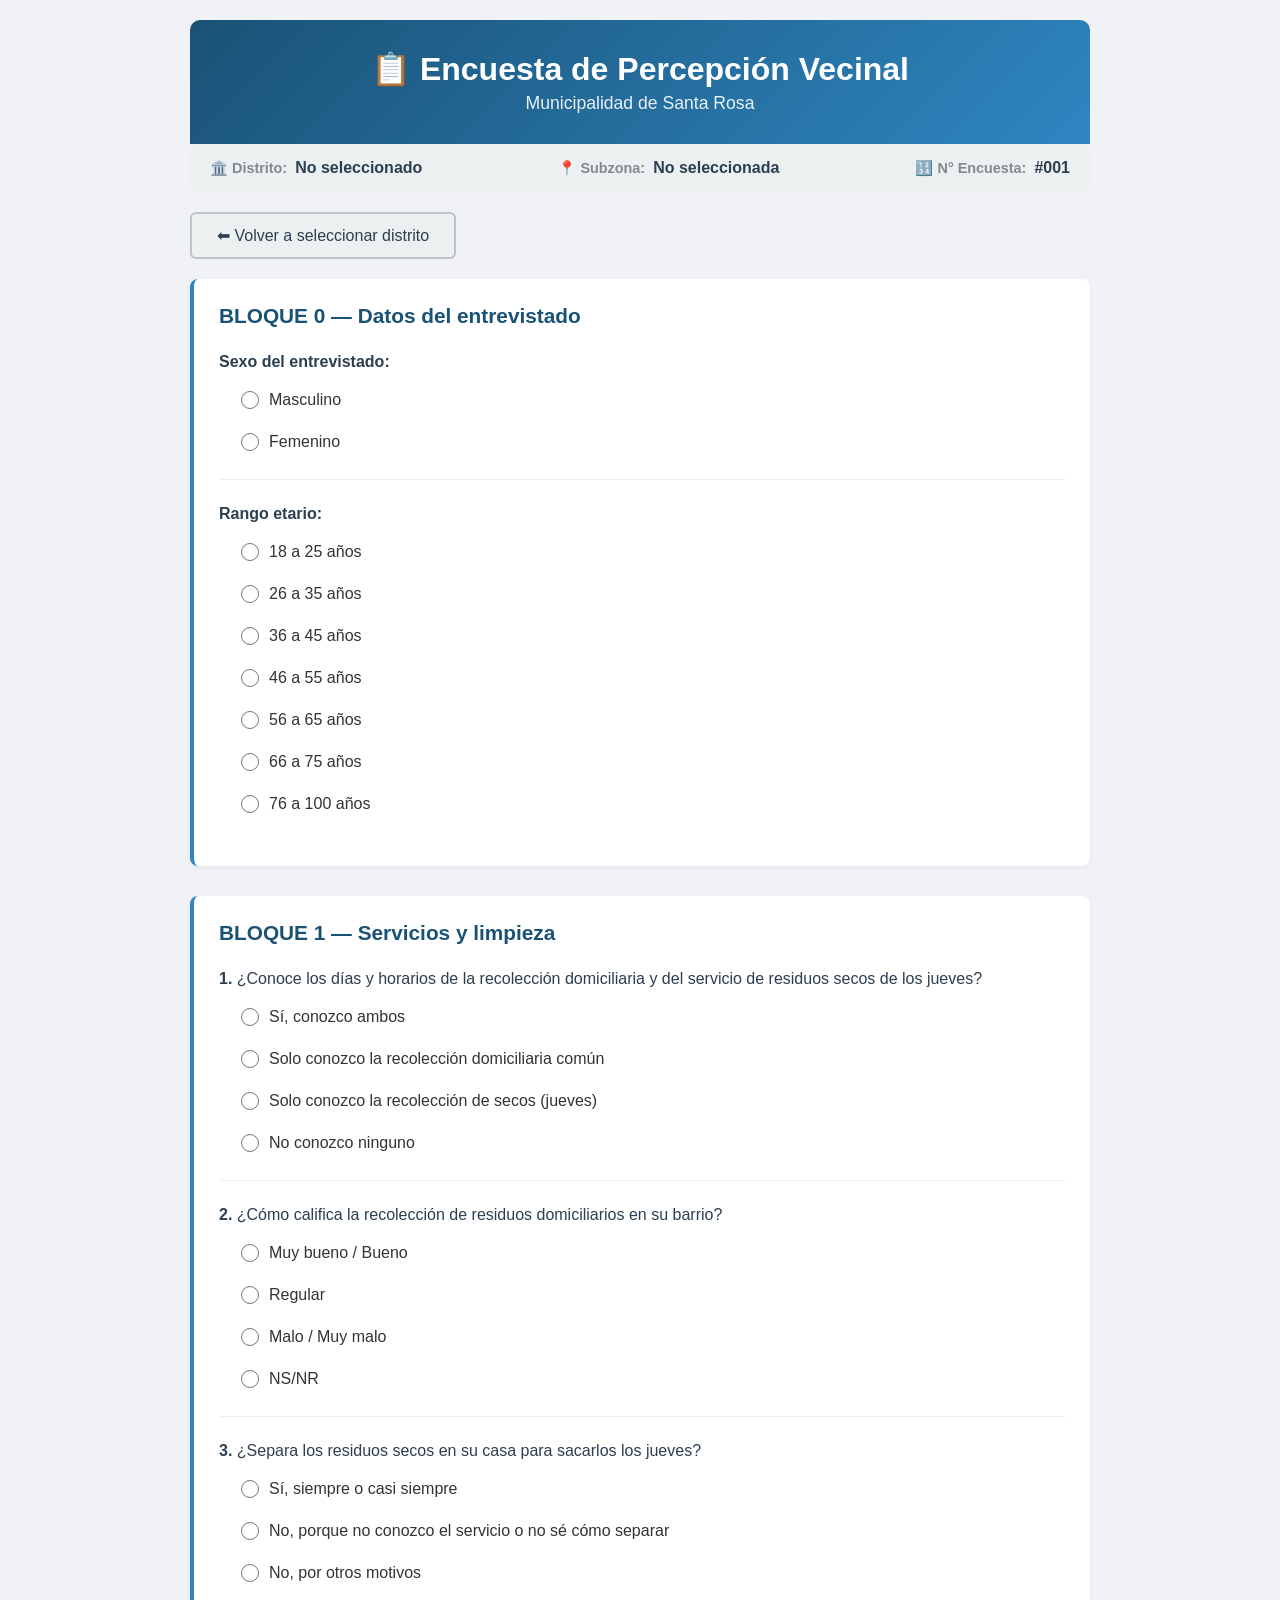
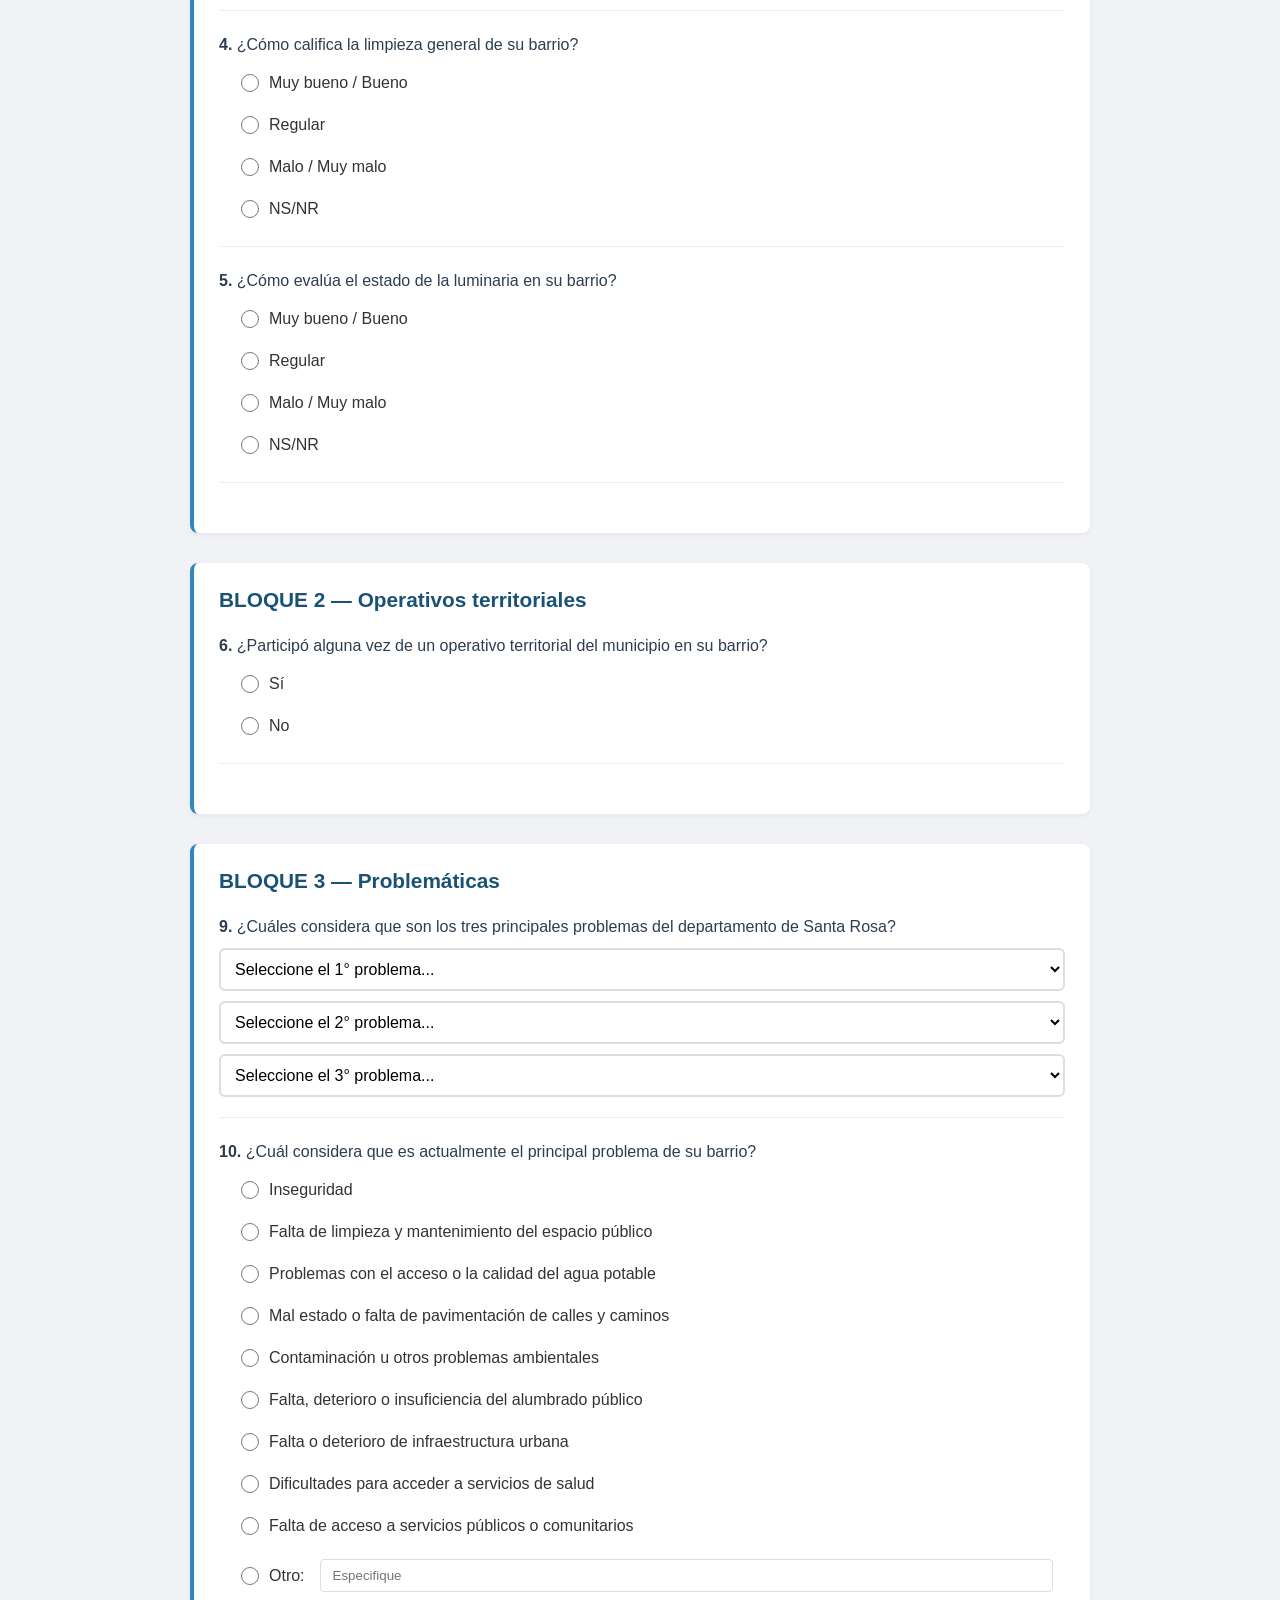
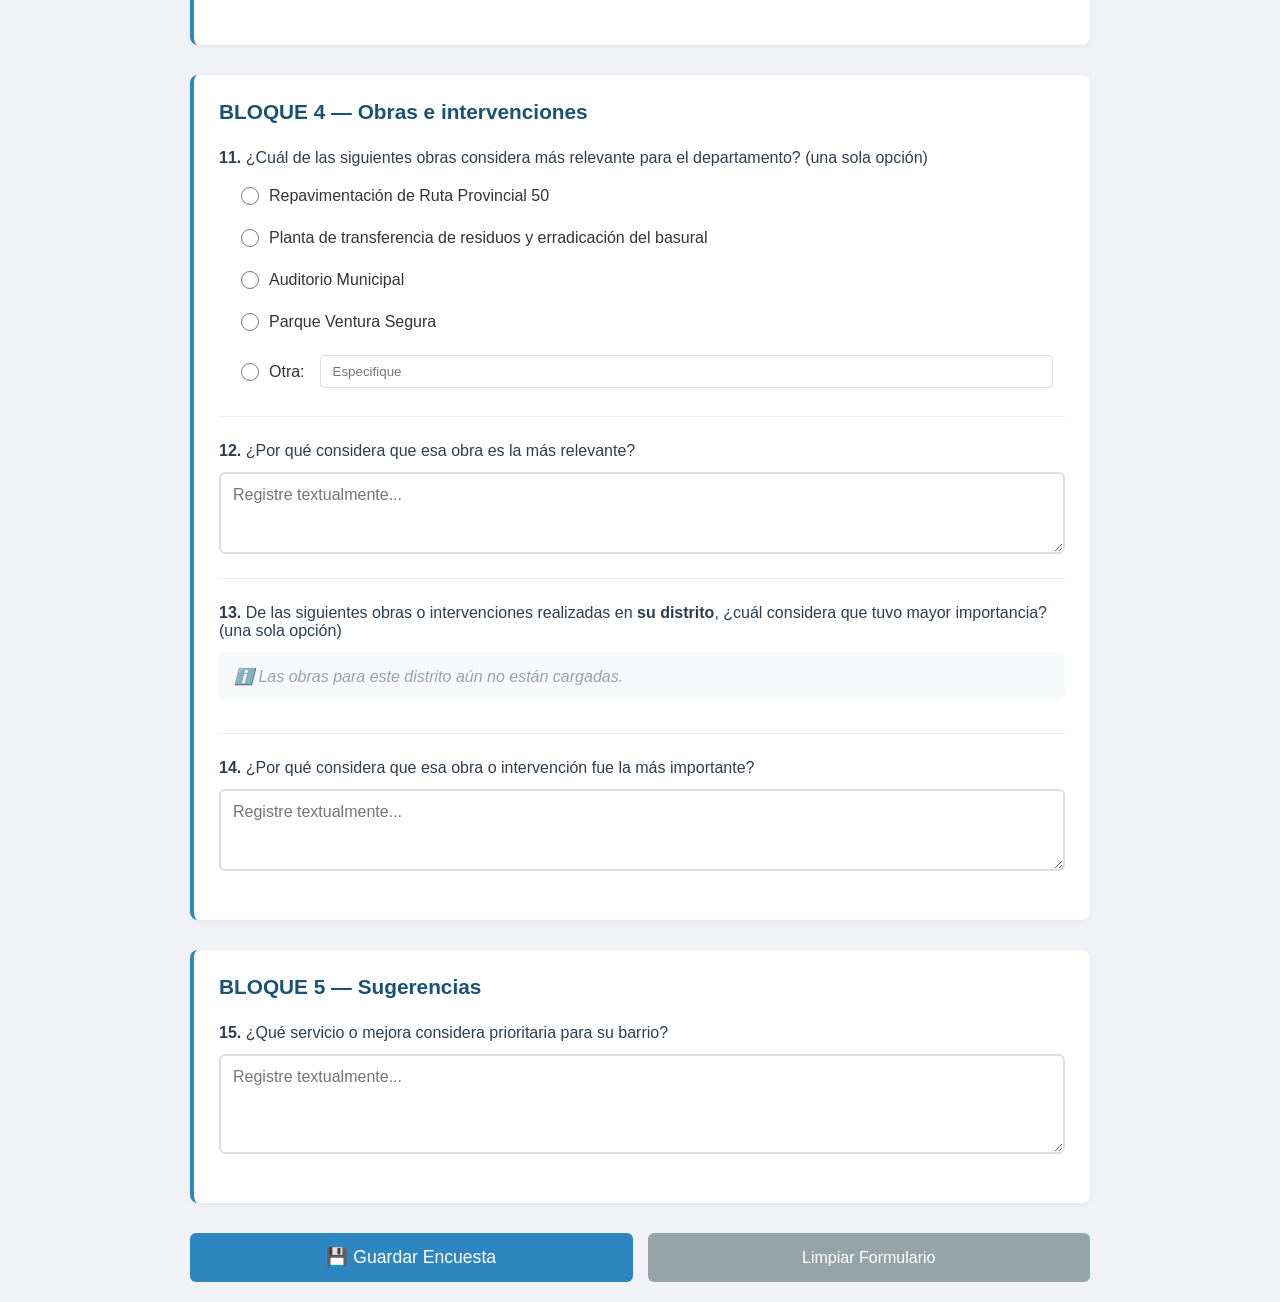
==== commit 25f97090: "Update encuesta.html" ====
--- a/encuesta.html
+++ b/encuesta.html
@@ -13,14 +13,14 @@
             <p>Municipalidad de Santa Rosa</p>
         </header>
 
-        <!-- INDICADOR DE ZONA MEJORADO -->
+        <!-- INDICADOR -->
         <div class="encuesta-progress">
             <div class="progress-item">
-                <span class="progress-label">📍 Zona:</span>
-                <span class="progress-value" id="zonaSeleccionada">-</span>
+                <span class="progress-label">🏛️ Distrito:</span>
+                <span class="progress-value" id="distritoSeleccionado">-</span>
             </div>
             <div class="progress-item">
-                <span class="progress-label">🏘️ Subzona:</span>
+                <span class="progress-label">📍 Subzona:</span>
                 <span class="progress-value" id="subzonaSeleccionada">-</span>
             </div>
             <div class="progress-item">
@@ -29,15 +29,14 @@
             </div>
         </div>
 
-        <!-- BOTÓN VOLVER -->
         <div style="margin-bottom: 20px;">
             <button onclick="volverAlInicio()" class="btn-volver">
-                ⬅ Volver a seleccionar zona
+                ⬅ Volver a seleccionar distrito
             </button>
         </div>
 
         <form id="formEncuesta">
-            <!-- BLOQUE 0 - Datos del entrevistado -->
+            <!-- BLOQUE 0 -->
             <div class="bloque">
                 <h2>BLOQUE 0 — Datos del entrevistado</h2>
                 
@@ -63,7 +62,7 @@
                 </div>
             </div>
 
-            <!-- BLOQUE 1 — Servicios y limpieza -->
+            <!-- BLOQUE 1 -->
             <div class="bloque">
                 <h2>BLOQUE 1 — Servicios y limpieza</h2>
                 
@@ -92,12 +91,12 @@
                     <div class="opciones">
                         <label><input type="radio" name="p3" value="si"> Sí, siempre o casi siempre</label>
                         <label><input type="radio" name="p3" value="no-conoce"> No, porque no conozco el servicio o no sé cómo separar</label>
-                        <label><input type="radio" name="p3" value="no-otros"> No, por otros motivos (horarios, falta de confianza, etc.)</label>
-                    </div>
-                </div>
-
-                <div class="pregunta">
-                    <p><strong>4.</strong> ¿Cómo califica la limpieza general de su barrio? (calles, acequias, plazas)</p>
+                        <label><input type="radio" name="p3" value="no-otros"> No, por otros motivos</label>
+                    </div>
+                </div>
+
+                <div class="pregunta">
+                    <p><strong>4.</strong> ¿Cómo califica la limpieza general de su barrio?</p>
                     <div class="opciones">
                         <label><input type="radio" name="p4" value="muy-bueno"> Muy bueno / Bueno</label>
                         <label><input type="radio" name="p4" value="regular"> Regular</label>
@@ -118,11 +117,11 @@
 
                 <div class="pregunta" id="preguntaAbierta1" style="display:none;">
                     <p><strong>→</strong> ¿Cuál es el motivo principal de su disconformidad?</p>
-                    <textarea name="p5_motivo" rows="3" placeholder="Registre textualmente la respuesta..."></textarea>
-                </div>
-            </div>
-
-            <!-- BLOQUE 2 — Operativos territoriales -->
+                    <textarea name="p5_motivo" rows="3" placeholder="Registre textualmente..."></textarea>
+                </div>
+            </div>
+
+            <!-- BLOQUE 2 -->
             <div class="bloque">
                 <h2>BLOQUE 2 — Operativos territoriales</h2>
                 
@@ -141,7 +140,7 @@
                             <label><input type="checkbox" name="p7_salud" value="salud"> Salud</label>
                             <label><input type="checkbox" name="p7_doc" value="documentacion"> Documentación</label>
                             <label><input type="checkbox" name="p7_legal" value="legal"> Asesoramiento legal</label>
-                            <label><input type="text" name="p7_otro" placeholder="Otro:" style="flex:1; padding: 8px 12px; border: 1px solid #ddd; border-radius: 4px; margin-left: 5px;"></label>
+                            <label><input type="text" name="p7_otro" placeholder="Otro:" style="flex:1; padding: 8px; border: 1px solid #ddd; border-radius: 4px; margin-left: 5px;"></label>
                         </div>
                     </div>
 
@@ -157,12 +156,12 @@
                 </div>
             </div>
 
-            <!-- BLOQUE 3 — Problemáticas -->
+            <!-- BLOQUE 3 -->
             <div class="bloque">
                 <h2>BLOQUE 3 — Problemáticas</h2>
                 
                 <div class="pregunta">
-                    <p><strong>9.</strong> ¿Cuáles considera que son los tres principales problemas del departamento de Santa Rosa? (Indique el orden: 1 el más importante)</p>
+                    <p><strong>9.</strong> ¿Cuáles considera que son los tres principales problemas del departamento de Santa Rosa?</p>
                     <div class="ranking">
                         <select name="p9_1">
                             <option value="">Seleccione el 1° problema...</option>
@@ -207,7 +206,7 @@
                 </div>
 
                 <div class="pregunta">
-                    <p><strong>10.</strong> ¿Cuál considera que es actualmente el principal problema de su barrio? (Seleccione una sola opción)</p>
+                    <p><strong>10.</strong> ¿Cuál considera que es actualmente el principal problema de su barrio?</p>
                     <div class="opciones">
                         <label><input type="radio" name="p10" value="inseguridad"> Inseguridad</label>
                         <label><input type="radio" name="p10" value="limpieza"> Falta de limpieza y mantenimiento del espacio público</label>
@@ -215,15 +214,15 @@
                         <label><input type="radio" name="p10" value="calles"> Mal estado o falta de pavimentación de calles y caminos</label>
                         <label><input type="radio" name="p10" value="contaminacion"> Contaminación u otros problemas ambientales</label>
                         <label><input type="radio" name="p10" value="iluminacion"> Falta, deterioro o insuficiencia del alumbrado público</label>
-                        <label><input type="radio" name="p10" value="infraestructura"> Falta o deterioro de infraestructura urbana (acequias, cordones, cunetas, veredas, plazas, espacios públicos, etc.)</label>
+                        <label><input type="radio" name="p10" value="infraestructura"> Falta o deterioro de infraestructura urbana</label>
                         <label><input type="radio" name="p10" value="salud"> Dificultades para acceder a servicios de salud</label>
-                        <label><input type="radio" name="p10" value="servicios"> Falta de acceso a servicios públicos o comunitarios (salud, educación, transporte, conectividad, atención municipal u otros)</label>
+                        <label><input type="radio" name="p10" value="servicios"> Falta de acceso a servicios públicos o comunitarios</label>
                         <label><input type="radio" name="p10" value="otro"> Otro: <input type="text" name="p10_otro" placeholder="Especifique"></label>
                     </div>
                 </div>
             </div>
 
-            <!-- BLOQUE 4 — Obras e intervenciones -->
+            <!-- BLOQUE 4 — Obras (DINÁMICO POR DISTRITO) -->
             <div class="bloque">
                 <h2>BLOQUE 4 — Obras e intervenciones</h2>
                 
@@ -231,7 +230,7 @@
                     <p><strong>11.</strong> ¿Cuál de las siguientes obras considera más relevante para el departamento? (una sola opción)</p>
                     <div class="opciones">
                         <label><input type="radio" name="p11" value="ruta50"> Repavimentación de Ruta Provincial 50</label>
-                        <label><input type="radio" name="p11" value="planta"> Planta de transferencia de residuos y erradicación del basural a cielo abierto</label>
+                        <label><input type="radio" name="p11" value="planta"> Planta de transferencia de residuos y erradicación del basural</label>
                         <label><input type="radio" name="p11" value="auditorio"> Auditorio Municipal</label>
                         <label><input type="radio" name="p11" value="parque"> Parque Ventura Segura</label>
                         <label><input type="radio" name="p11" value="otro"> Otra: <input type="text" name="p11_otro" placeholder="Especifique"></label>
@@ -240,39 +239,30 @@
 
                 <div class="pregunta">
                     <p><strong>12.</strong> ¿Por qué considera que esa obra es la más relevante?</p>
-                    <textarea name="p12" rows="3" placeholder="Registre textualmente la respuesta..."></textarea>
-                </div>
-
-                <div class="pregunta">
-                    <p><strong>13.</strong> De las siguientes obras o intervenciones realizadas en Las Catitas, ¿cuál considera que tuvo mayor importancia? (Seleccione una sola opción)</p>
-                    <div class="opciones">
-                        <label><input type="radio" name="p13" value="ruta50"> Repavimentación de la Ruta Provincial N.º 50</label>
-                        <label><input type="radio" name="p13" value="basural"> Erradicación del basural y mejora del sistema de gestión de residuos</label>
-                        <label><input type="radio" name="p13" value="plaza-costanera"> Remodelación integral de la Plaza La Costanera y construcción del playón multideportivo</label>
-                        <label><input type="radio" name="p13" value="urbanizacion"> Urbanización de barrios Arenas y SUTE</label>
-                        <label><input type="radio" name="p13" value="ciclovia"> Construcción de la ciclovía de calle Guiñazú</label>
-                        <label><input type="radio" name="p13" value="terminal"> Refacción y ampliación de la Terminal de Ómnibus (Baños)</label>
-                        <label><input type="radio" name="p13" value="plazas"> Remodelación de las plazas Malvinas Argentinas y Sarmiento</label>
-                        <label><input type="radio" name="p13" value="led"> Recambio e instalación de luminarias LED en distintos sectores (La Costanera, calle Eliseo Ortiz, La Piedad, etc.)</label>
-                        <label><input type="radio" name="p13" value="repavimentacion"> Repavimentación de calles (Francisco Cirot, Emilio Civit y calles circundantes a Plaza Sarmiento)</label>
-                        <label><input type="radio" name="p13" value="paseo"> Construcción del Paseo Urbano Leonardo Favio</label>
-                        <label><input type="radio" name="p13" value="otro"> Otra obra o intervención: <input type="text" name="p13_otro" placeholder="Especifique"></label>
+                    <textarea name="p12" rows="3" placeholder="Registre textualmente..."></textarea>
+                </div>
+
+                <!-- PREGUNTA 13: DINÁMICA SEGÚN DISTRITO -->
+                <div class="pregunta">
+                    <p><strong>13.</strong> De las siguientes obras o intervenciones realizadas en <strong><span id="nombreDistritoObras">su distrito</span></strong>, ¿cuál considera que tuvo mayor importancia? (una sola opción)</p>
+                    <div id="obrasDistritoContainer">
+                        <!-- Se llena dinámicamente desde JS -->
                     </div>
                 </div>
 
                 <div class="pregunta">
                     <p><strong>14.</strong> ¿Por qué considera que esa obra o intervención fue la más importante?</p>
-                    <textarea name="p14" rows="3" placeholder="Registre textualmente la respuesta..."></textarea>
-                </div>
-            </div>
-
-            <!-- BLOQUE 5 — Sugerencias -->
+                    <textarea name="p14" rows="3" placeholder="Registre textualmente..."></textarea>
+                </div>
+            </div>
+
+            <!-- BLOQUE 5 -->
             <div class="bloque">
                 <h2>BLOQUE 5 — Sugerencias</h2>
                 
                 <div class="pregunta">
                     <p><strong>15.</strong> ¿Qué servicio o mejora considera prioritaria para su barrio?</p>
-                    <textarea name="p15" rows="4" placeholder="Registre textualmente la respuesta..."></textarea>
+                    <textarea name="p15" rows="4" placeholder="Registre textualmente..."></textarea>
                 </div>
             </div>
 
--- a/css/styles.css
+++ b/css/styles.css
@@ -1,3 +1,4 @@
+/* ===== RESET Y BASE ===== */
 * {
     margin: 0;
     padding: 0;
@@ -12,13 +13,14 @@
 }
 
 .container {
-    max-width: 800px;
+    max-width: 900px;
     margin: 0 auto;
 }
 
+/* ===== HEADER ===== */
 header {
     text-align: center;
-    padding: 30px 0;
+    padding: 30px 20px;
     background: linear-gradient(135deg, #1a5276, #2e86c1);
     color: white;
     border-radius: 10px 10px 0 0;
@@ -34,6 +36,7 @@
     opacity: 0.9;
 }
 
+/* ===== CARDS ===== */
 .card {
     background: white;
     padding: 30px;
@@ -49,6 +52,7 @@
     padding-bottom: 10px;
 }
 
+/* ===== FORMULARIOS ===== */
 .form-group {
     margin-bottom: 20px;
 }
@@ -61,7 +65,8 @@
 }
 
 .form-group select,
-.form-group input {
+.form-group input[type="number"],
+.form-group input[type="text"] {
     width: 100%;
     padding: 12px;
     border: 2px solid #ddd;
@@ -81,6 +86,7 @@
     cursor: not-allowed;
 }
 
+/* ===== BOTONES ===== */
 .btn-primary {
     background: #2e86c1;
     color: white;
@@ -119,14 +125,38 @@
     background: #7f8c8d;
 }
 
+/* ===== BOTÓN VOLVER ===== */
+.btn-volver {
+    background: #ecf0f1;
+    color: #2c3e50;
+    padding: 12px 25px;
+    border: 2px solid #bdc3c7;
+    border-radius: 6px;
+    font-size: 1em;
+    cursor: pointer;
+    transition: all 0.3s;
+    display: inline-flex;
+    align-items: center;
+    gap: 8px;
+}
+
+.btn-volver:hover {
+    background: #d5dbdb;
+    border-color: #95a5a6;
+    transform: translateX(-3px);
+}
+
+/* ===== INFO EXTRA ===== */
 .info-extra {
     background: #ecf0f1;
     padding: 15px;
     border-radius: 6px;
     text-align: center;
-}
-
-/* Estilos para la encuesta */
+    margin-top: -10px;
+    margin-bottom: 20px;
+}
+
+/* ===== PROGRESS / INDICADOR DE ENCUESTA ===== */
 .encuesta-progress {
     background: #ecf0f1;
     padding: 15px 20px;
@@ -138,6 +168,25 @@
     gap: 10px;
 }
 
+.progress-item {
+    display: flex;
+    align-items: center;
+    gap: 8px;
+}
+
+.progress-label {
+    font-weight: 600;
+    color: #7f8c8d;
+    font-size: 0.9em;
+}
+
+.progress-value {
+    font-weight: 700;
+    color: #2c3e50;
+    font-size: 1em;
+}
+
+/* ===== BLOQUES DE PREGUNTAS ===== */
 .bloque {
     background: white;
     padding: 25px;
@@ -153,6 +202,7 @@
     font-size: 1.3em;
 }
 
+/* ===== PREGUNTAS ===== */
 .pregunta {
     margin-bottom: 25px;
     padding-bottom: 20px;
@@ -170,6 +220,7 @@
     color: #2c3e50;
 }
 
+/* ===== OPCIONES (radio, checkbox) ===== */
 .opciones {
     display: flex;
     flex-direction: column;
@@ -196,6 +247,7 @@
     width: 18px;
     height: 18px;
     cursor: pointer;
+    flex-shrink: 0;
 }
 
 .opciones input[type="text"] {
@@ -204,8 +256,37 @@
     border: 1px solid #ddd;
     border-radius: 4px;
     margin-left: 5px;
-}
-
+    min-width: 150px;
+}
+
+.opciones input[type="text"]:focus {
+    outline: none;
+    border-color: #2e86c1;
+}
+
+/* ===== RANKING (selects) ===== */
+.ranking {
+    display: flex;
+    flex-direction: column;
+    gap: 10px;
+}
+
+.ranking select {
+    padding: 10px;
+    border: 2px solid #ddd;
+    border-radius: 6px;
+    font-size: 1em;
+    background: white;
+    cursor: pointer;
+    transition: border-color 0.3s;
+}
+
+.ranking select:focus {
+    outline: none;
+    border-color: #2e86c1;
+}
+
+/* ===== TEXTAREA ===== */
 textarea {
     width: 100%;
     padding: 12px;
@@ -222,19 +303,7 @@
     border-color: #2e86c1;
 }
 
-.ranking {
-    display: flex;
-    flex-direction: column;
-    gap: 10px;
-}
-
-.ranking select {
-    padding: 10px;
-    border: 2px solid #ddd;
-    border-radius: 6px;
-    font-size: 1em;
-}
-
+/* ===== ACCIONES DEL FORMULARIO ===== */
 .form-actions {
     display: flex;
     gap: 15px;
@@ -247,36 +316,105 @@
     min-width: 150px;
 }
 
-/* Cuadras diagram */
-.cuadras-grid {
+/* ===== ESTADÍSTICAS ===== */
+.estadisticas {
+    margin-top: 20px;
+    background: #f8f9fa;
+    border: 1px solid #dee2e6;
+}
+
+.estadisticas h2 {
+    color: #1a5276;
+    margin-bottom: 15px;
+    font-size: 1.2em;
+}
+
+.stats-grid {
     display: grid;
-    grid-template-columns: repeat(5, 1fr);
+    grid-template-columns: repeat(4, 1fr);
+    gap: 12px;
+    margin-bottom: 15px;
+}
+
+.stat-item {
+    background: white;
+    padding: 15px;
+    border-radius: 8px;
+    text-align: center;
+    box-shadow: 0 2px 4px rgba(0,0,0,0.05);
+    border-left: 4px solid #2e86c1;
+}
+
+.stat-item.total {
+    border-left-color: #2c3e50;
+}
+
+.stat-item.norte {
+    border-left-color: #f1c40f;
+}
+
+.stat-item.centro {
+    border-left-color: #e67e22;
+}
+
+.stat-item.sur {
+    border-left-color: #3498db;
+}
+
+.stat-label {
+    display: block;
+    font-size: 0.85em;
+    color: #7f8c8d;
+    margin-bottom: 5px;
+}
+
+.stat-number {
+    display: block;
+    font-size: 1.8em;
+    font-weight: bold;
+    color: #2c3e50;
+}
+
+.stat-item.norte .stat-number {
+    color: #f39c12;
+}
+
+.stat-item.centro .stat-number {
+    color: #e67e22;
+}
+
+.stat-item.sur .stat-number {
+    color: #2980b9;
+}
+
+/* ===== DETALLE DE SUBZONAS ===== */
+.subzonas-detalle {
+    display: grid;
+    grid-template-columns: repeat(auto-fill, minmax(200px, 1fr));
     gap: 8px;
-    margin-top: 10px;
-}
-
-.cuadra-item {
-    background: #ecf0f1;
-    padding: 10px;
-    text-align: center;
+    margin-top: 8px;
+}
+
+.subzona-item {
+    background: white;
+    padding: 8px 12px;
     border-radius: 4px;
-    cursor: pointer;
-    transition: all 0.2s;
-    font-weight: 500;
-}
-
-.cuadra-item:hover {
-    background: #2e86c1;
-    color: white;
-    transform: scale(1.05);
-}
-
-.cuadra-item.seleccionada {
-    background: #2e86c1;
-    color: white;
-}
-
-/* Página de éxito */
+    font-size: 0.9em;
+    display: flex;
+    justify-content: space-between;
+    border: 1px solid #ecf0f1;
+}
+
+.subzona-item .subzona-nombre {
+    color: #2c3e50;
+}
+
+.subzona-item .subzona-cantidad {
+    font-weight: bold;
+    color: #2e86c1;
+}
+
+/* ===== PÁGINA DE ÉXITO (gracias.html) ===== */
 .success {
     text-align: center;
     padding: 50px 30px;
@@ -312,14 +450,29 @@
     transition: all 0.3s;
 }
 
-/* Responsive */
-@media (max-width: 600px) {
+.acciones .btn-primary {
+    width: auto;
+    display: inline-block;
+}
+
+.acciones .btn-secondary {
+    width: auto;
+    display: inline-block;
+}
+
+/* ===== RESPONSIVE ===== */
+@media (max-width: 768px) {
     .container {
         padding: 0;
     }
     
     .card {
         padding: 20px;
+        border-radius: 0;
+    }
+    
+    header {
+        border-radius: 0;
     }
     
     .encuesta-progress {
@@ -331,11 +484,119 @@
         flex-direction: column;
     }
     
-    .cuadras-grid {
-        grid-template-columns: repeat(3, 1fr);
+    .form-actions button {
+        width: 100%;
+    }
+    
+    .stats-grid {
+        grid-template-columns: repeat(2, 1fr);
+    }
+    
+    .subzonas-detalle {
+        grid-template-columns: 1fr;
     }
     
     header h1 {
         font-size: 1.5em;
     }
-}+    
+    .btn-volver {
+        width: 100%;
+        justify-content: center;
+    }
+    
+    .opciones label {
+        padding: 6px 10px;
+    }
+    
+    .opciones input[type="text"] {
+        min-width: 100px;
+    }
+}
+
+@media (max-width: 480px) {
+    body {
+        padding: 10px;
+    }
+    
+    .card {
+        padding: 15px;
+    }
+    
+    .bloque {
+        padding: 15px;
+    }
+    
+    .stats-grid {
+        grid-template-columns: 1fr 1fr;
+        gap: 8px;
+    }
+    
+    .stat-item {
+        padding: 10px;
+    }
+    
+    .stat-number {
+        font-size: 1.4em;
+    }
+    
+    .progress-item {
+        flex-wrap: wrap;
+    }
+    
+    .opciones {
+        padding-left: 5px;
+    }
+}
+
+/* ===== UTILITIES ===== */
+.text-center {
+    text-align: center;
+}
+
+.mt-10 {
+    margin-top: 10px;
+}
+
+.mb-10 {
+    margin-bottom: 10px;
+}
+
+.hidden {
+    display: none !important;
+}
+
+/* ===== ANIMACIONES ===== */
+@keyframes fadeIn {
+    from {
+        opacity: 0;
+        transform: translateY(10px);
+    }
+    to {
+        opacity: 1;
+        transform: translateY(0);
+    }
+}
+
+.card, .bloque {
+    animation: fadeIn 0.3s ease-out;
+}
+
+/* ===== SCROLLBAR ===== */
+::-webkit-scrollbar {
+    width: 8px;
+}
+
+::-webkit-scrollbar-track {
+    background: #f1f1f1;
+    border-radius: 4px;
+}
+
+::-webkit-scrollbar-thumb {
+    background: #2e86c1;
+    border-radius: 4px;
+}
+
+::-webkit-scrollbar-thumb:hover {
+    background: #1a5276;
+}
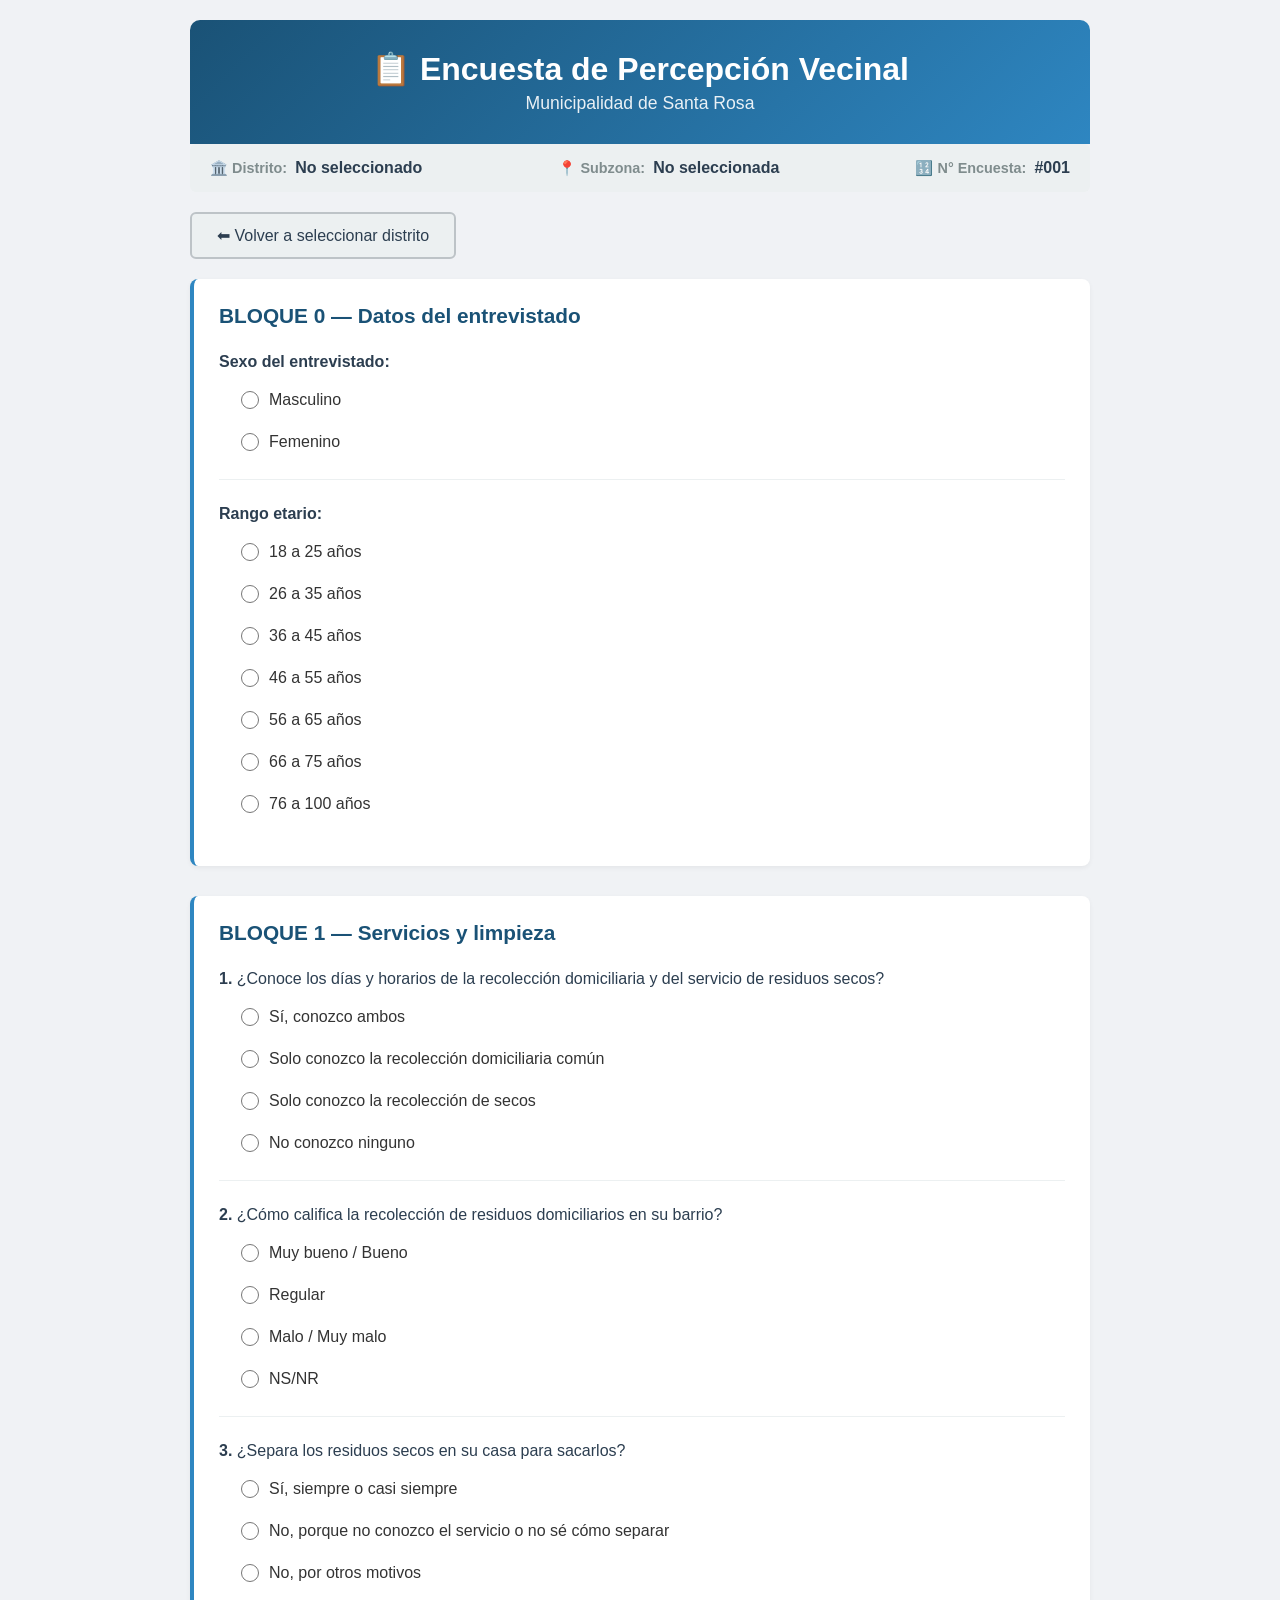
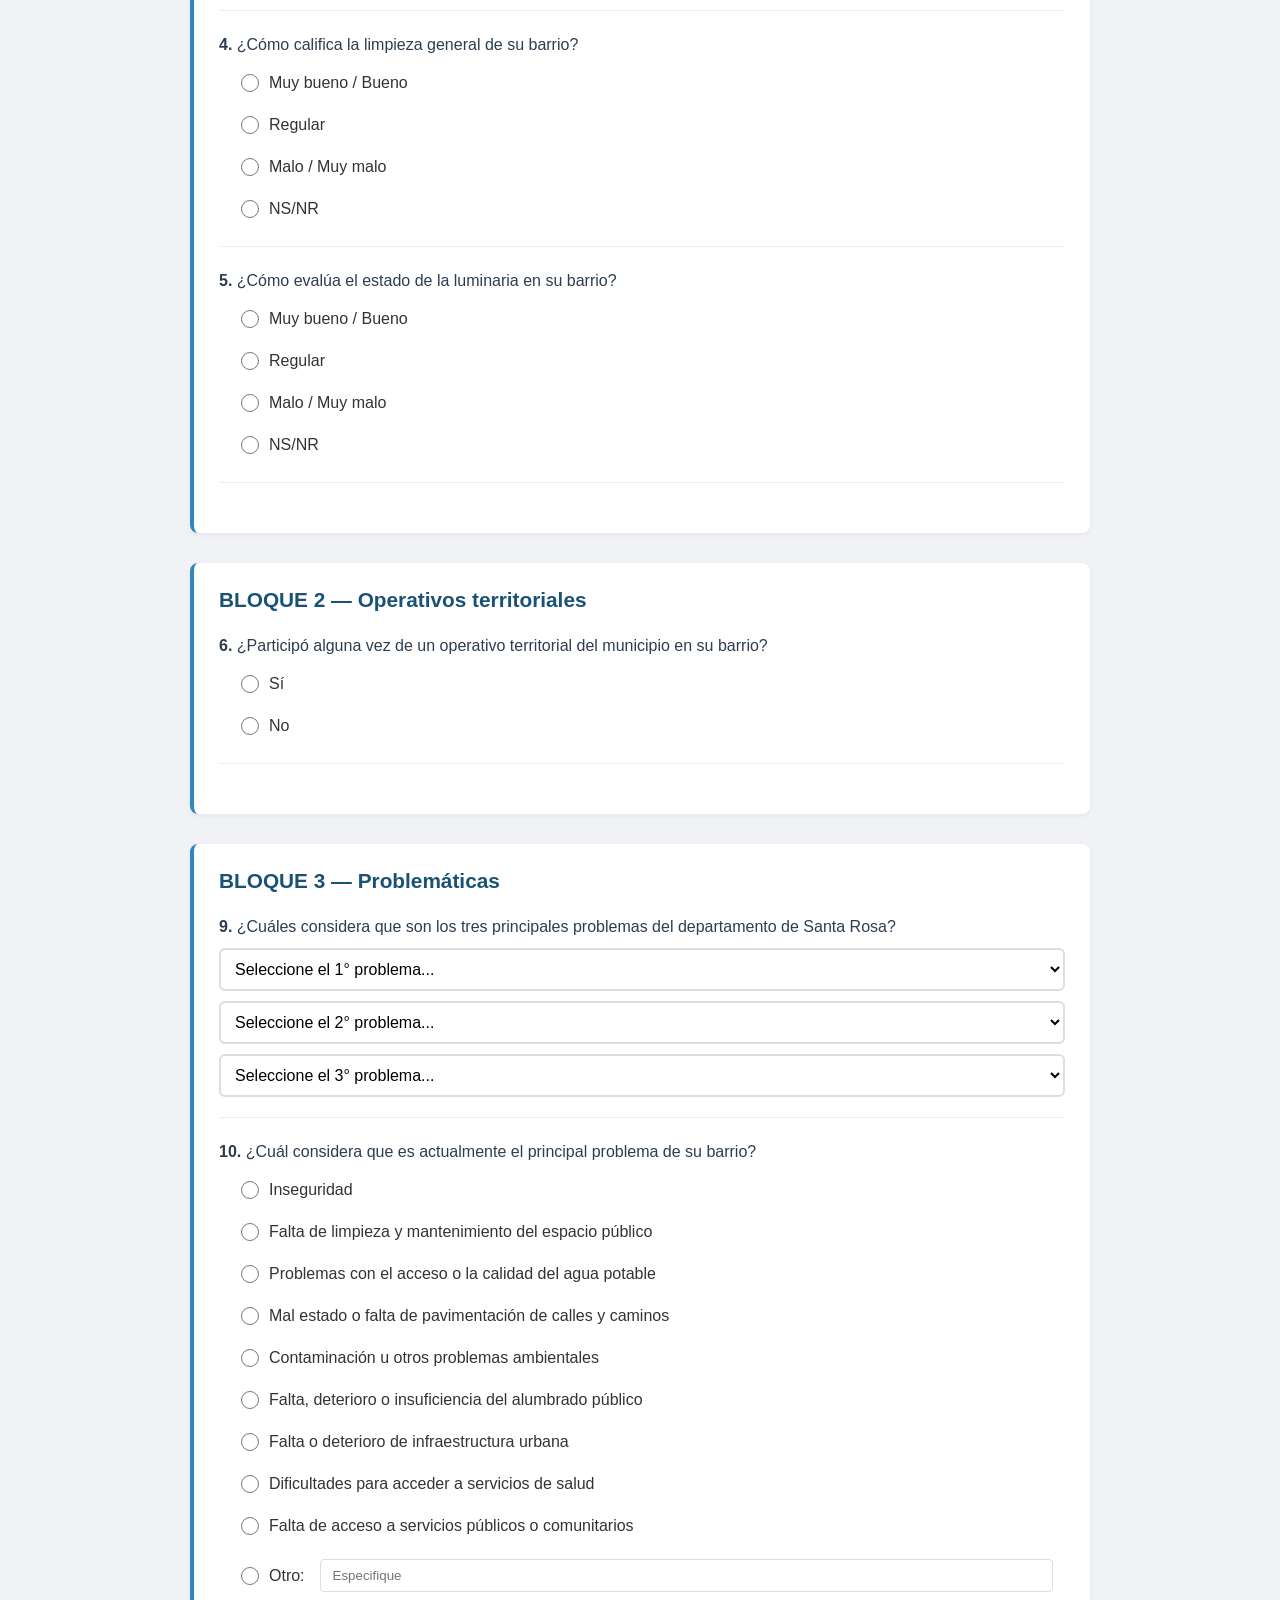
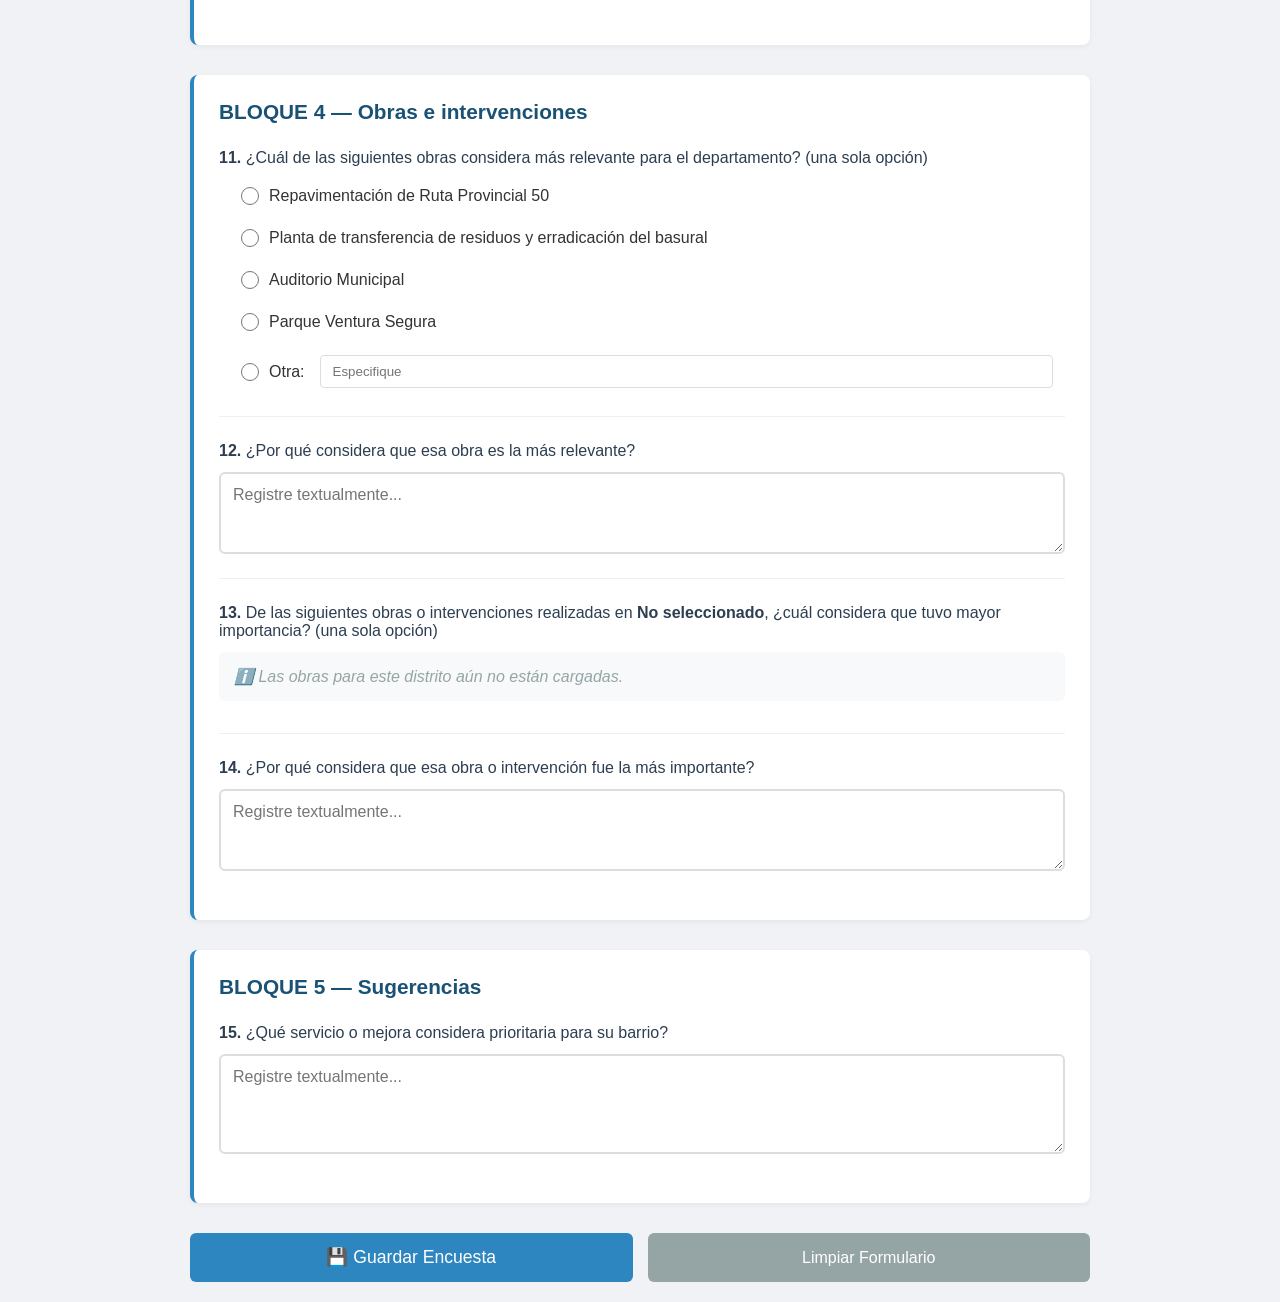
==== commit 1e3a7d0d: "Update encuesta.html" ====
--- a/encuesta.html
+++ b/encuesta.html
@@ -67,11 +67,11 @@
                 <h2>BLOQUE 1 — Servicios y limpieza</h2>
                 
                 <div class="pregunta">
-                    <p><strong>1.</strong> ¿Conoce los días y horarios de la recolección domiciliaria y del servicio de residuos secos de los jueves?</p>
+                    <p><strong>1.</strong> ¿Conoce los días y horarios de la recolección domiciliaria y del servicio de residuos secos?</p>
                     <div class="opciones">
                         <label><input type="radio" name="p1" value="ambos"> Sí, conozco ambos</label>
                         <label><input type="radio" name="p1" value="domiciliaria"> Solo conozco la recolección domiciliaria común</label>
-                        <label><input type="radio" name="p1" value="secos"> Solo conozco la recolección de secos (jueves)</label>
+                        <label><input type="radio" name="p1" value="secos"> Solo conozco la recolección de secos</label>
                         <label><input type="radio" name="p1" value="ninguno"> No conozco ninguno</label>
                     </div>
                 </div>
@@ -87,7 +87,7 @@
                 </div>
 
                 <div class="pregunta">
-                    <p><strong>3.</strong> ¿Separa los residuos secos en su casa para sacarlos los jueves?</p>
+                    <p><strong>3.</strong> ¿Separa los residuos secos en su casa para sacarlos?</p>
                     <div class="opciones">
                         <label><input type="radio" name="p3" value="si"> Sí, siempre o casi siempre</label>
                         <label><input type="radio" name="p3" value="no-conoce"> No, porque no conozco el servicio o no sé cómo separar</label>
--- a/css/styles.css
+++ b/css/styles.css
@@ -600,3 +600,180 @@
 ::-webkit-scrollbar-thumb:hover {
     background: #1a5276;
 }
+
+/* ===== PÁGINA DE SUBZONAS ===== */
+.subzona-header {
+    margin-bottom: 20px;
+}
+
+.subzona-header h2 {
+    margin-bottom: 10px;
+}
+
+.distrito-badge {
+    display: inline-block;
+    background: linear-gradient(135deg, #1a5276, #2e86c1);
+    color: white;
+    padding: 10px 20px;
+    border-radius: 25px;
+    font-size: 1.1em;
+    box-shadow: 0 2px 8px rgba(46, 134, 193, 0.3);
+}
+
+.distrito-badge strong {
+    font-weight: 700;
+}
+
+.subzona-intro {
+    margin-bottom: 20px;
+    padding: 12px;
+    background: #ecf0f1;
+    border-radius: 6px;
+    color: #2c3e50;
+}
+
+/* ===== GRUPOS DE ZONAS ===== */
+.grupo-zona {
+    margin-bottom: 25px;
+    border-radius: 8px;
+    overflow: hidden;
+}
+
+.grupo-titulo {
+    padding: 12px 20px;
+    margin: 0;
+    font-size: 1.1em;
+    font-weight: 700;
+    color: white;
+    border-radius: 8px 8px 0 0;
+}
+
+/* Colores por tipo de zona */
+.zona-urbana .grupo-titulo {
+    background: #2e86c1;
+}
+
+.zona-norte .grupo-titulo {
+    background: #3498db;
+}
+
+.zona-sur .grupo-titulo {
+    background: #9b59b6;
+}
+
+.zona-este .grupo-titulo {
+    background: #e67e22;
+}
+
+.zona-oeste .grupo-titulo {
+    background: #c0392b;
+}
+
+.zona-centro .grupo-titulo {
+    background: #16a085;
+}
+
+.zona-rural .grupo-titulo {
+    background: #27ae60;
+}
+
+.subzonas-listado {
+    background: #f8f9fa;
+    padding: 10px;
+    border-radius: 0 0 8px 8px;
+    border: 2px solid #ecf0f1;
+    border-top: none;
+    display: flex;
+    flex-direction: column;
+    gap: 6px;
+}
+
+/* ===== OPCIONES DE SUBZONA ===== */
+.subzona-opcion {
+    display: flex;
+    align-items: center;
+    gap: 12px;
+    padding: 12px 15px;
+    background: white;
+    border: 2px solid #ecf0f1;
+    border-radius: 6px;
+    cursor: pointer;
+    transition: all 0.2s;
+}
+
+.subzona-opcion:hover {
+    border-color: #2e86c1;
+    background: #f7f9fa;
+    transform: translateX(3px);
+}
+
+.subzona-opcion.seleccionada {
+    background: #e3f2fd;
+    border-color: #2e86c1;
+    box-shadow: 0 2px 8px rgba(46, 134, 193, 0.2);
+}
+
+.subzona-opcion input[type="radio"] {
+    width: 20px;
+    height: 20px;
+    cursor: pointer;
+    flex-shrink: 0;
+    accent-color: #2e86c1;
+}
+
+.subzona-texto {
+    flex: 1;
+    font-size: 1em;
+    color: #2c3e50;
+}
+
+.subzona-id {
+    display: inline-block;
+    background: #2e86c1;
+    color: white;
+    width: 26px;
+    height: 26px;
+    line-height: 26px;
+    text-align: center;
+    border-radius: 50%;
+    font-weight: 700;
+    font-size: 0.85em;
+    margin-right: 6px;
+}
+
+.subzona-orient {
+    display: inline-block;
+    background: #ecf0f1;
+    color: #7f8c8d;
+    padding: 2px 8px;
+    border-radius: 10px;
+    font-size: 0.8em;
+    font-weight: 700;
+    margin-left: 6px;
+}
+
+/* Botón continuar */
+#btnContinuarEncuesta {
+    flex: 2;
+}
+
+/* Responsive para subzonas */
+@media (max-width: 600px) {
+    .subzona-opcion {
+        padding: 10px 12px;
+    }
+    
+    .subzona-texto {
+        font-size: 0.9em;
+    }
+    
+    .grupo-titulo {
+        font-size: 1em;
+        padding: 10px 15px;
+    }
+    
+    .distrito-badge {
+        font-size: 1em;
+        padding: 8px 15px;
+    }
+}
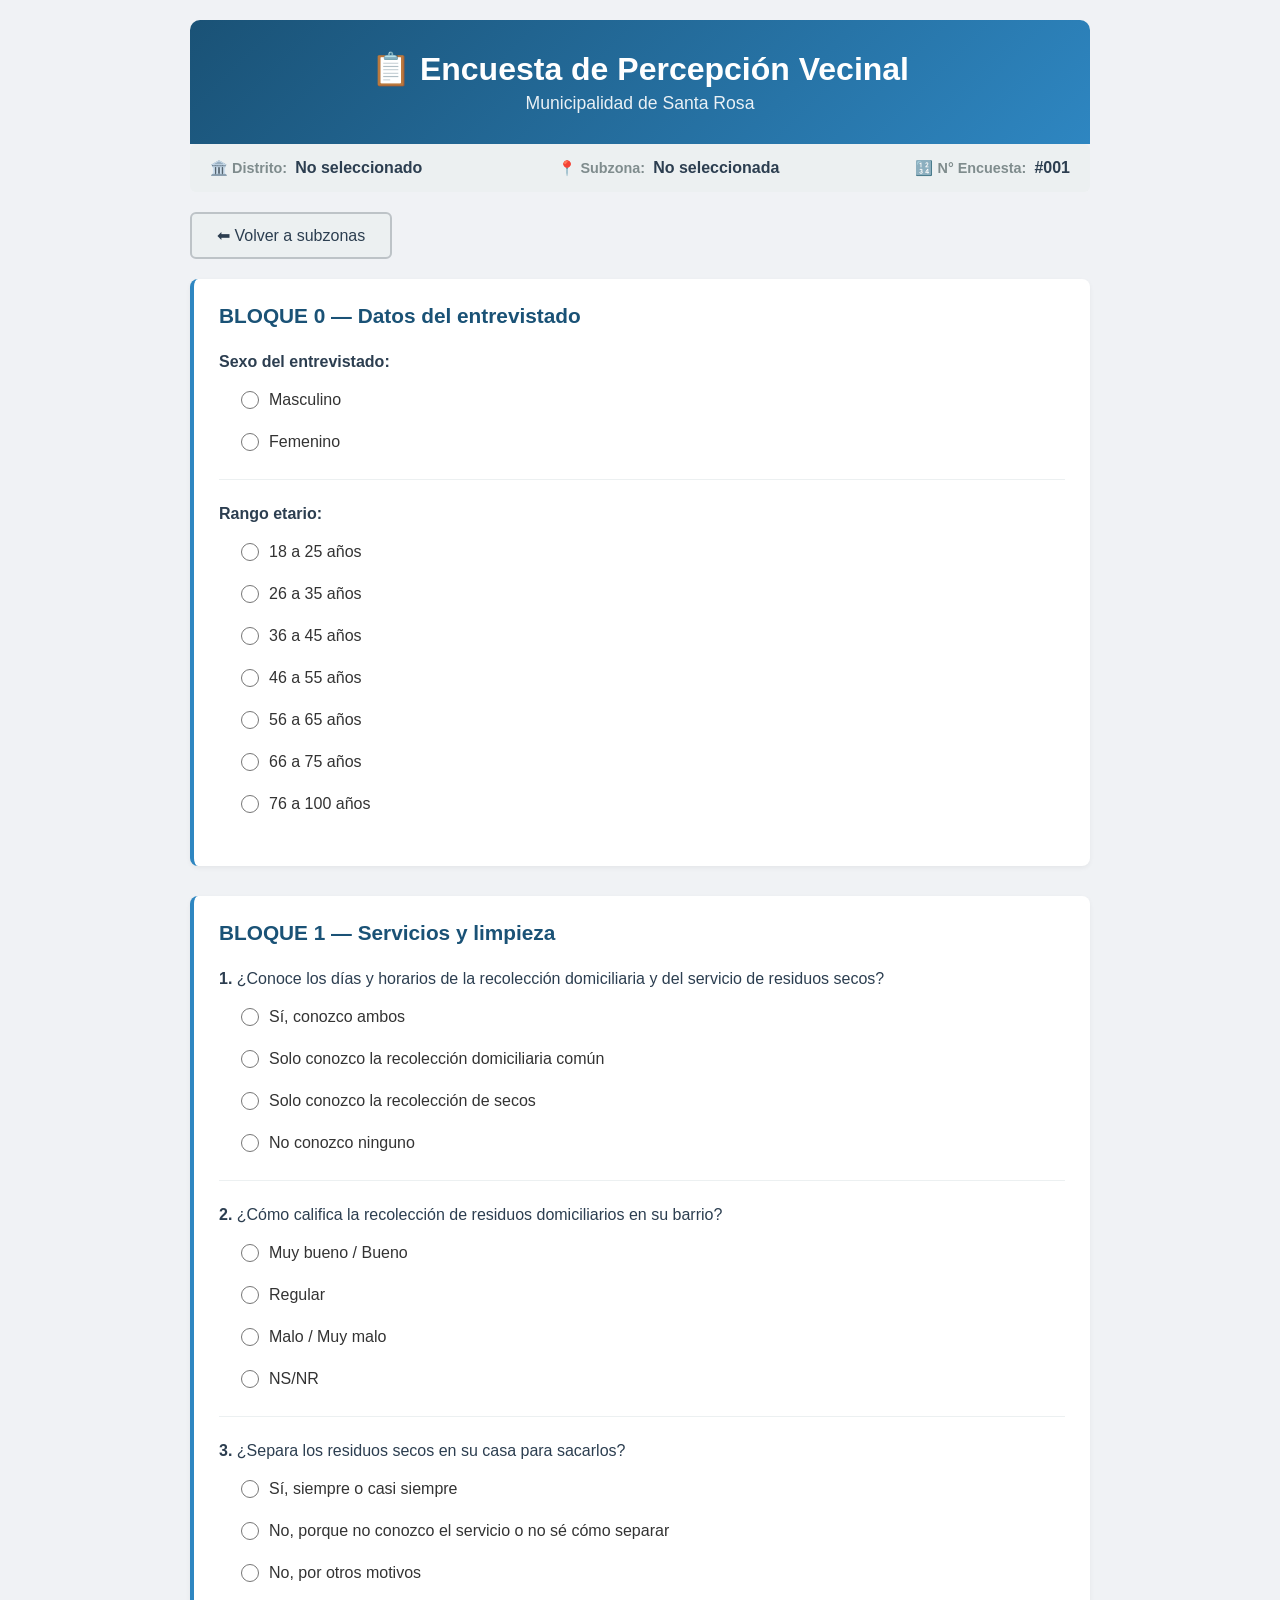
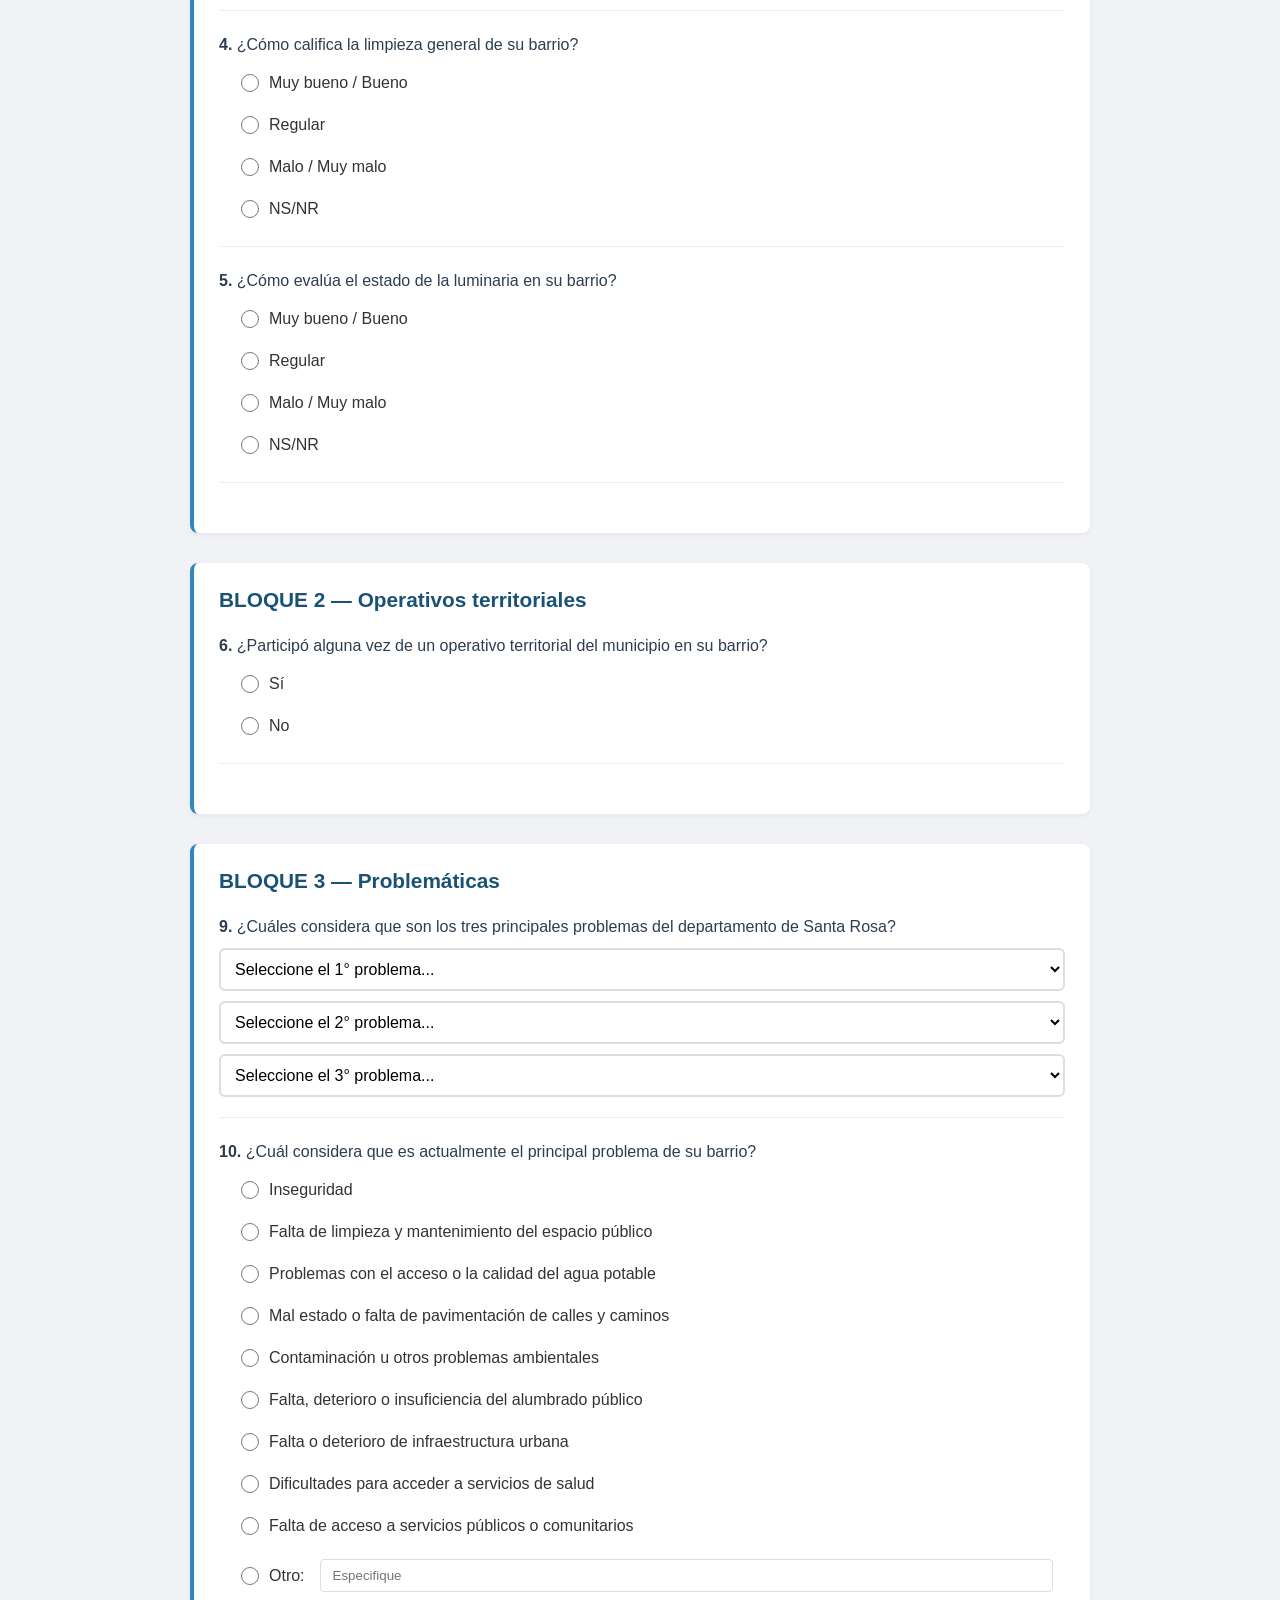
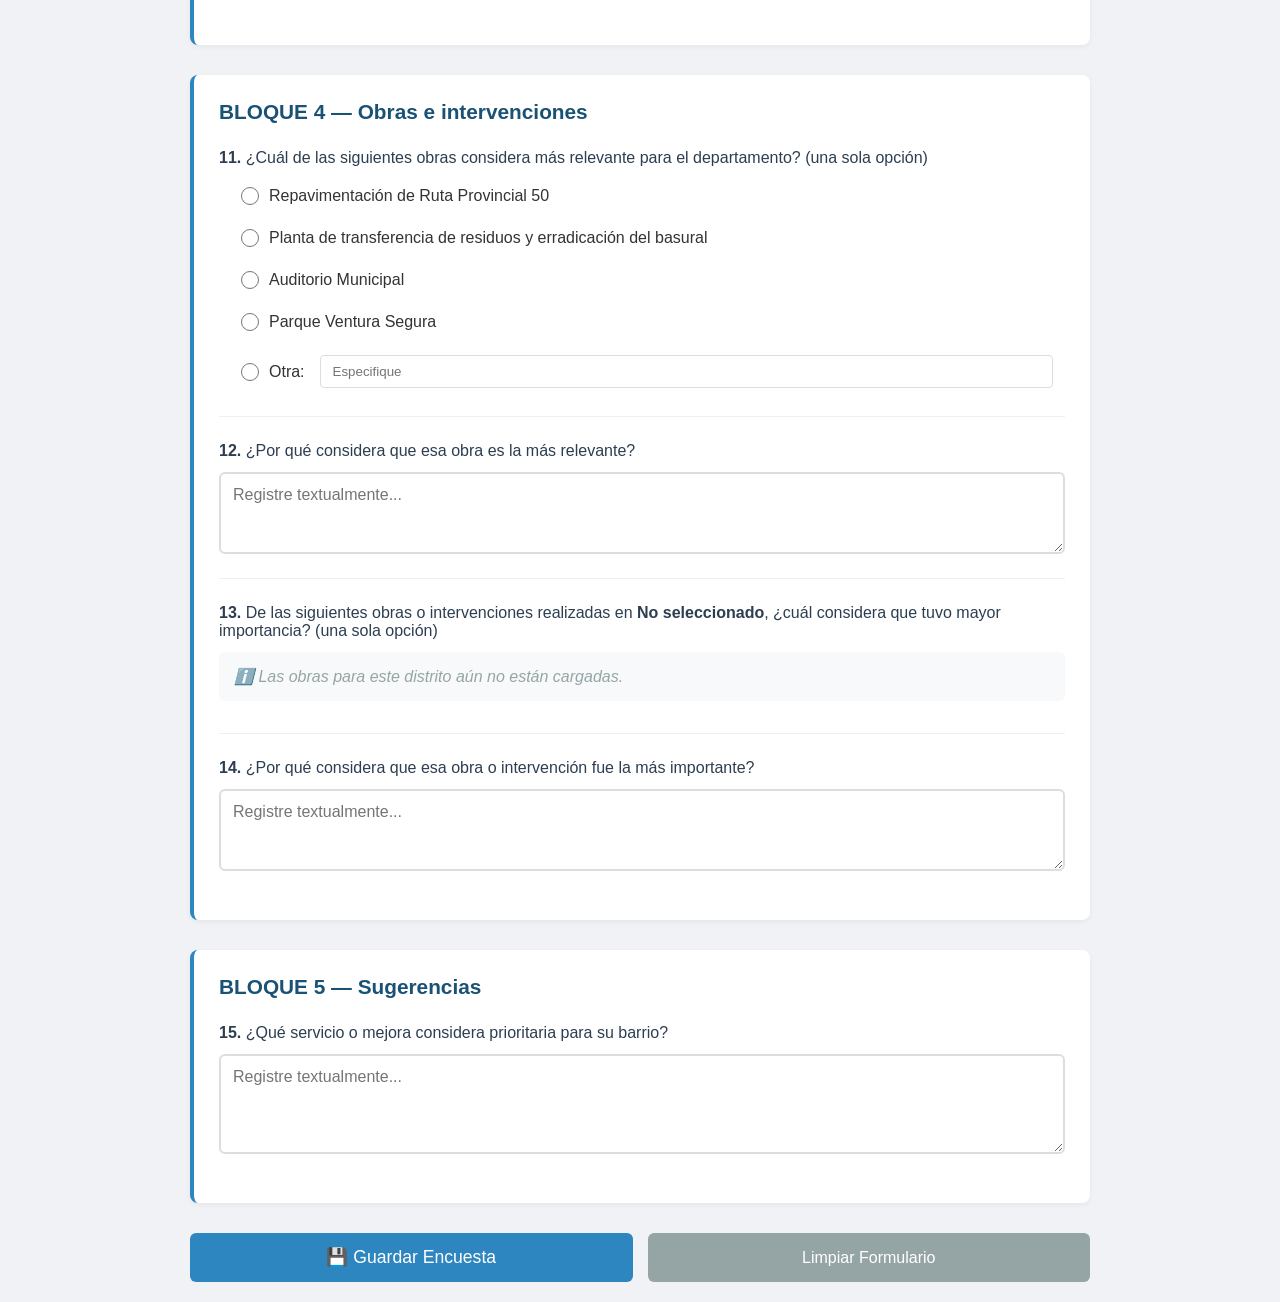
==== commit 637bd46b: "Update encuesta.html" ====
--- a/encuesta.html
+++ b/encuesta.html
@@ -31,7 +31,7 @@
 
         <div style="margin-bottom: 20px;">
             <button onclick="volverAlInicio()" class="btn-volver">
-                ⬅ Volver a seleccionar distrito
+                ⬅ Volver a subzonas
             </button>
         </div>
 
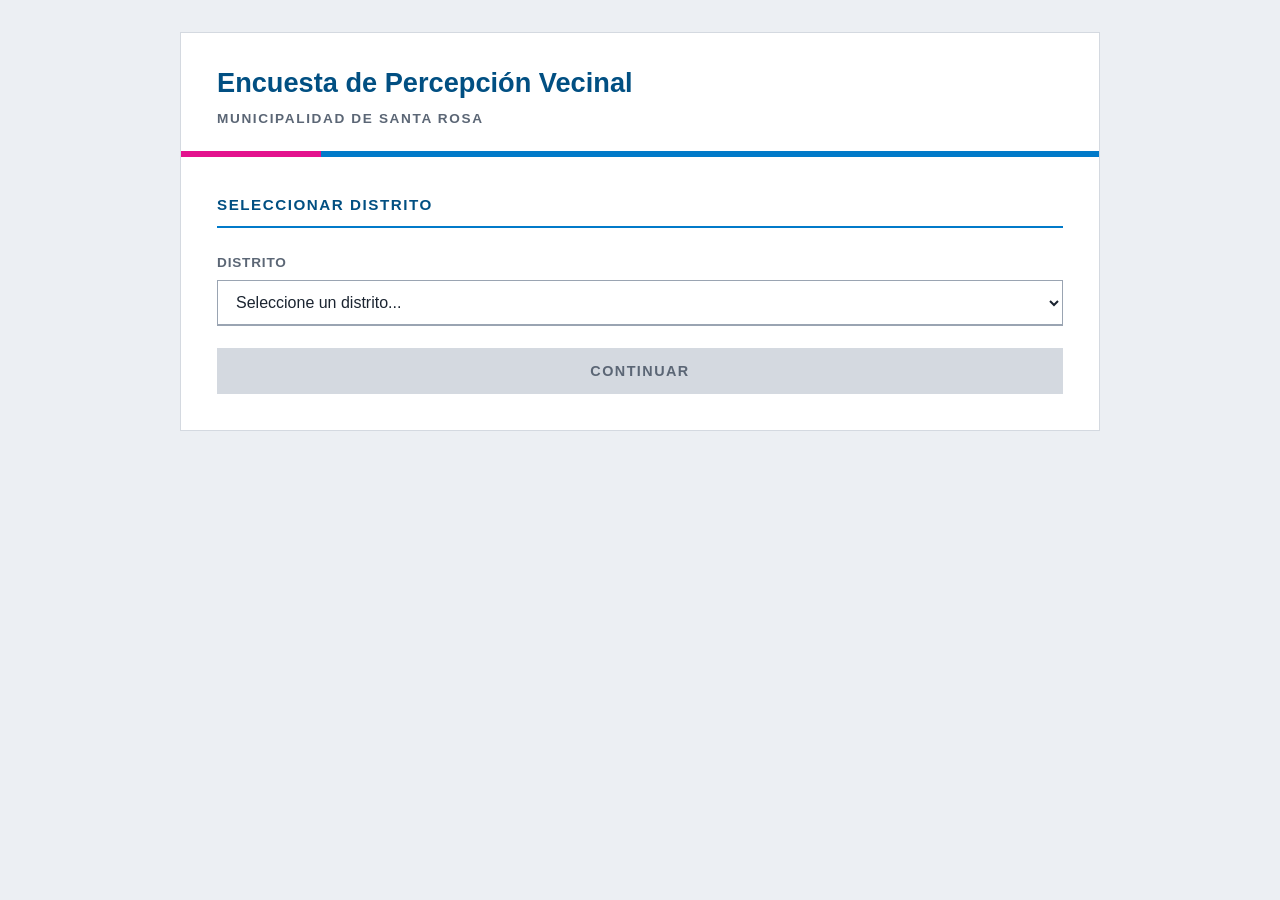
==== commit e824f183: "Add files via upload" ====
--- a/encuesta.html
+++ b/encuesta.html
@@ -6,42 +6,39 @@
     <title>Encuesta - Percepción Vecinal</title>
     <link rel="stylesheet" href="css/styles.css">
 </head>
-<body>
+<body data-pagina="encuesta">
     <div class="container">
         <header>
-            <h1>📋 Encuesta de Percepción Vecinal</h1>
+            <h1>Encuesta de Percepción Vecinal</h1>
             <p>Municipalidad de Santa Rosa</p>
         </header>
 
-        <!-- INDICADOR -->
         <div class="encuesta-progress">
             <div class="progress-item">
-                <span class="progress-label">🏛️ Distrito:</span>
+                <span class="progress-label">Distrito</span>
                 <span class="progress-value" id="distritoSeleccionado">-</span>
             </div>
             <div class="progress-item">
-                <span class="progress-label">📍 Subzona:</span>
+                <span class="progress-label">Subzona</span>
                 <span class="progress-value" id="subzonaSeleccionada">-</span>
             </div>
             <div class="progress-item">
-                <span class="progress-label">🔢 N° Encuesta:</span>
-                <span class="progress-value" id="numeroEncuesta">#001</span>
+                <span class="progress-label">Encuestador/a</span>
+                <span class="progress-value" id="encuestadorSeleccionado">-</span>
             </div>
         </div>
 
-        <div style="margin-bottom: 20px;">
-            <button onclick="volverAlInicio()" class="btn-volver">
-                ⬅ Volver a subzonas
-            </button>
+        <div class="mb-20">
+            <button type="button" id="btnVolver" class="btn-volver">Volver a subzonas</button>
         </div>
 
-        <form id="formEncuesta">
+        <form id="formEncuesta" novalidate>
             <!-- BLOQUE 0 -->
             <div class="bloque">
-                <h2>BLOQUE 0 — Datos del entrevistado</h2>
-                
-                <div class="pregunta">
-                    <p><strong>Sexo del entrevistado:</strong></p>
+                <h2>Bloque 0 — Datos del entrevistado</h2>
+
+                <div class="pregunta">
+                    <p>Sexo del entrevistado</p>
                     <div class="opciones">
                         <label><input type="radio" name="sexo" value="masculino"> Masculino</label>
                         <label><input type="radio" name="sexo" value="femenino"> Femenino</label>
@@ -49,7 +46,7 @@
                 </div>
 
                 <div class="pregunta">
-                    <p><strong>Rango etario:</strong></p>
+                    <p>Rango etario</p>
                     <div class="opciones">
                         <label><input type="radio" name="edad" value="18-25"> 18 a 25 años</label>
                         <label><input type="radio" name="edad" value="26-35"> 26 a 35 años</label>
@@ -64,8 +61,8 @@
 
             <!-- BLOQUE 1 -->
             <div class="bloque">
-                <h2>BLOQUE 1 — Servicios y limpieza</h2>
-                
+                <h2>Bloque 1 — Servicios y limpieza</h2>
+
                 <div class="pregunta">
                     <p><strong>1.</strong> ¿Conoce los días y horarios de la recolección domiciliaria y del servicio de residuos secos?</p>
                     <div class="opciones">
@@ -115,16 +112,16 @@
                     </div>
                 </div>
 
-                <div class="pregunta" id="preguntaAbierta1" style="display:none;">
-                    <p><strong>→</strong> ¿Cuál es el motivo principal de su disconformidad?</p>
-                    <textarea name="p5_motivo" rows="3" placeholder="Registre textualmente..."></textarea>
+                <div class="pregunta hidden" id="bloqueMotivo">
+                    <p>Calificó como regular o malo alguno de los aspectos anteriores. ¿Cuál es el motivo principal de su disconformidad?</p>
+                    <textarea name="motivo_disconformidad" rows="3" placeholder="Registre textualmente..."></textarea>
                 </div>
             </div>
 
             <!-- BLOQUE 2 -->
             <div class="bloque">
-                <h2>BLOQUE 2 — Operativos territoriales</h2>
-                
+                <h2>Bloque 2 — Operativos territoriales</h2>
+
                 <div class="pregunta">
                     <p><strong>6.</strong> ¿Participó alguna vez de un operativo territorial del municipio en su barrio?</p>
                     <div class="opciones">
@@ -133,14 +130,14 @@
                     </div>
                 </div>
 
-                <div id="bloque2Continuacion" style="display:none;">
+                <div id="bloqueOperativo" class="hidden">
                     <div class="pregunta">
                         <p><strong>7.</strong> ¿Qué servicios utilizó? (puede marcar más de uno)</p>
                         <div class="opciones">
-                            <label><input type="checkbox" name="p7_salud" value="salud"> Salud</label>
-                            <label><input type="checkbox" name="p7_doc" value="documentacion"> Documentación</label>
-                            <label><input type="checkbox" name="p7_legal" value="legal"> Asesoramiento legal</label>
-                            <label><input type="text" name="p7_otro" placeholder="Otro:" style="flex:1; padding: 8px; border: 1px solid #ddd; border-radius: 4px; margin-left: 5px;"></label>
+                            <label><input type="checkbox" name="p7" value="salud"> Salud</label>
+                            <label><input type="checkbox" name="p7" value="documentacion"> Documentación</label>
+                            <label><input type="checkbox" name="p7" value="legal"> Asesoramiento legal</label>
+                            <label><input type="checkbox" name="p7" value="otro"> Otro: <input type="text" name="p7_otro" placeholder="Especifique"></label>
                         </div>
                     </div>
 
@@ -158,50 +155,14 @@
 
             <!-- BLOQUE 3 -->
             <div class="bloque">
-                <h2>BLOQUE 3 — Problemáticas</h2>
-                
+                <h2>Bloque 3 — Problemáticas</h2>
+
                 <div class="pregunta">
                     <p><strong>9.</strong> ¿Cuáles considera que son los tres principales problemas del departamento de Santa Rosa?</p>
                     <div class="ranking">
-                        <select name="p9_1">
-                            <option value="">Seleccione el 1° problema...</option>
-                            <option value="trabajo">Falta de trabajo / empleo</option>
-                            <option value="inseguridad">Inseguridad</option>
-                            <option value="agua">Acceso al agua potable</option>
-                            <option value="limpieza">Limpieza y gestión de residuos</option>
-                            <option value="contaminacion">Contaminación / problemas ambientales</option>
-                            <option value="calles">Estado de calles y caminos</option>
-                            <option value="educacion">Falta de ofertas educativas</option>
-                            <option value="iluminacion">Falta o deterioro de iluminación</option>
-                            <option value="infraestructura">Falta o deterioro de infraestructura y servicios</option>
-                            <option value="otro">Otro</option>
-                        </select>
-                        <select name="p9_2">
-                            <option value="">Seleccione el 2° problema...</option>
-                            <option value="trabajo">Falta de trabajo / empleo</option>
-                            <option value="inseguridad">Inseguridad</option>
-                            <option value="agua">Acceso al agua potable</option>
-                            <option value="limpieza">Limpieza y gestión de residuos</option>
-                            <option value="contaminacion">Contaminación / problemas ambientales</option>
-                            <option value="calles">Estado de calles y caminos</option>
-                            <option value="educacion">Falta de ofertas educativas</option>
-                            <option value="iluminacion">Falta o deterioro de iluminación</option>
-                            <option value="infraestructura">Falta o deterioro de infraestructura y servicios</option>
-                            <option value="otro">Otro</option>
-                        </select>
-                        <select name="p9_3">
-                            <option value="">Seleccione el 3° problema...</option>
-                            <option value="trabajo">Falta de trabajo / empleo</option>
-                            <option value="inseguridad">Inseguridad</option>
-                            <option value="agua">Acceso al agua potable</option>
-                            <option value="limpieza">Limpieza y gestión de residuos</option>
-                            <option value="contaminacion">Contaminación / problemas ambientales</option>
-                            <option value="calles">Estado de calles y caminos</option>
-                            <option value="educacion">Falta de ofertas educativas</option>
-                            <option value="iluminacion">Falta o deterioro de iluminación</option>
-                            <option value="infraestructura">Falta o deterioro de infraestructura y servicios</option>
-                            <option value="otro">Otro</option>
-                        </select>
+                        <select name="p9_1" aria-label="Primer problema"></select>
+                        <select name="p9_2" aria-label="Segundo problema"></select>
+                        <select name="p9_3" aria-label="Tercer problema"></select>
                     </div>
                 </div>
 
@@ -222,10 +183,10 @@
                 </div>
             </div>
 
-            <!-- BLOQUE 4 — Obras (DINÁMICO POR DISTRITO) -->
-            <div class="bloque">
-                <h2>BLOQUE 4 — Obras e intervenciones</h2>
-                
+            <!-- BLOQUE 4 -->
+            <div class="bloque">
+                <h2>Bloque 4 — Obras e intervenciones</h2>
+
                 <div class="pregunta">
                     <p><strong>11.</strong> ¿Cuál de las siguientes obras considera más relevante para el departamento? (una sola opción)</p>
                     <div class="opciones">
@@ -242,12 +203,9 @@
                     <textarea name="p12" rows="3" placeholder="Registre textualmente..."></textarea>
                 </div>
 
-                <!-- PREGUNTA 13: DINÁMICA SEGÚN DISTRITO -->
                 <div class="pregunta">
                     <p><strong>13.</strong> De las siguientes obras o intervenciones realizadas en <strong><span id="nombreDistritoObras">su distrito</span></strong>, ¿cuál considera que tuvo mayor importancia? (una sola opción)</p>
-                    <div id="obrasDistritoContainer">
-                        <!-- Se llena dinámicamente desde JS -->
-                    </div>
+                    <div id="obrasDistritoContainer"></div>
                 </div>
 
                 <div class="pregunta">
@@ -258,17 +216,19 @@
 
             <!-- BLOQUE 5 -->
             <div class="bloque">
-                <h2>BLOQUE 5 — Sugerencias</h2>
-                
+                <h2>Bloque 5 — Sugerencias</h2>
+
                 <div class="pregunta">
                     <p><strong>15.</strong> ¿Qué servicio o mejora considera prioritaria para su barrio?</p>
                     <textarea name="p15" rows="4" placeholder="Registre textualmente..."></textarea>
                 </div>
             </div>
 
+            <div id="mensajeEstado" class="aviso aviso--alerta hidden" role="alert"></div>
+
             <div class="form-actions">
-                <button type="button" id="btnGuardar" class="btn-primary">💾 Guardar Encuesta</button>
-                <button type="reset" class="btn-secondary">Limpiar Formulario</button>
+                <button type="button" id="btnGuardar" class="btn-primary">Guardar encuesta</button>
+                <button type="button" id="btnLimpiar" class="btn-secondary">Limpiar formulario</button>
             </div>
         </form>
     </div>
--- a/css/styles.css
+++ b/css/styles.css
@@ -1,245 +1,348 @@
+/* =====================================================
+   ENCUESTA MUNICIPAL - HOJA DE ESTILOS INSTITUCIONAL
+   Colores institucionales: #e3128d (magenta) y #017ac9 (azul)
+   Criterio: formas rectas, planos de color, líneas finas
+   ===================================================== */
+
+/* ===== VARIABLES ===== */
+:root {
+    --azul: #017ac9;
+    --azul-oscuro: #014f82;
+    --azul-claro: #eaf3fa;
+    --magenta: #e3128d;
+    --magenta-oscuro: #b00e6f;
+    --magenta-claro: #fdeaf5;
+
+    --texto: #1b2430;
+    --texto-suave: #5b6675;
+    --linea: #d4d9e0;
+    --linea-fuerte: #9aa4b2;
+    --fondo: #eceff3;
+    --blanco: #ffffff;
+    --gris-claro: #f5f6f8;
+}
+
 /* ===== RESET Y BASE ===== */
-* {
+*,
+*::before,
+*::after {
     margin: 0;
     padding: 0;
     box-sizing: border-box;
+    border-radius: 0;
 }
 
 body {
-    font-family: 'Segoe UI', Tahoma, Geneva, Verdana, sans-serif;
-    background: #f0f2f5;
-    padding: 20px;
-    color: #333;
+    font-family: 'Segoe UI', Roboto, 'Helvetica Neue', Arial, sans-serif;
+    font-size: 16px;
+    line-height: 1.55;
+    background: var(--fondo);
+    color: var(--texto);
+    padding: 32px 20px 48px;
 }
 
 .container {
-    max-width: 900px;
+    max-width: 920px;
     margin: 0 auto;
 }
 
 /* ===== HEADER ===== */
 header {
-    text-align: center;
-    padding: 30px 20px;
-    background: linear-gradient(135deg, #1a5276, #2e86c1);
-    color: white;
-    border-radius: 10px 10px 0 0;
+    position: relative;
+    text-align: left;
+    padding: 34px 36px 28px;
+    background: var(--blanco);
+    color: var(--texto);
+    border: 1px solid var(--linea);
+    border-bottom: none;
+}
+
+/* Barra institucional de dos colores */
+header::after {
+    content: '';
+    position: absolute;
+    left: 0;
+    right: 0;
+    bottom: 0;
+    height: 6px;
+    background: linear-gradient(90deg, var(--magenta) 0, var(--magenta) 140px, var(--azul) 140px, var(--azul) 100%);
 }
 
 header h1 {
-    font-size: 2em;
-    margin-bottom: 5px;
+    font-size: 1.7em;
+    font-weight: 700;
+    line-height: 1.2;
+    color: var(--azul-oscuro);
+    margin-bottom: 8px;
 }
 
 header p {
-    font-size: 1.1em;
-    opacity: 0.9;
+    font-size: 0.85em;
+    font-weight: 600;
+    text-transform: uppercase;
+    letter-spacing: 0.12em;
+    color: var(--texto-suave);
 }
 
 /* ===== CARDS ===== */
 .card {
-    background: white;
-    padding: 30px;
-    border-radius: 0 0 10px 10px;
-    box-shadow: 0 2px 10px rgba(0,0,0,0.1);
-    margin-bottom: 20px;
+    background: var(--blanco);
+    padding: 36px;
+    border: 1px solid var(--linea);
+    border-top: none;
+    margin-bottom: 24px;
 }
 
 .card h2 {
-    color: #1a5276;
-    margin-bottom: 20px;
-    border-bottom: 2px solid #2e86c1;
+    color: var(--azul-oscuro);
+    font-size: 0.95em;
+    font-weight: 700;
+    text-transform: uppercase;
+    letter-spacing: 0.1em;
+    margin-bottom: 24px;
     padding-bottom: 10px;
+    border-bottom: 2px solid var(--azul);
 }
 
 /* ===== FORMULARIOS ===== */
 .form-group {
-    margin-bottom: 20px;
+    margin-bottom: 22px;
 }
 
 .form-group label {
     display: block;
     font-weight: 600;
-    margin-bottom: 8px;
-    color: #2c3e50;
+    font-size: 0.85em;
+    text-transform: uppercase;
+    letter-spacing: 0.06em;
+    margin-bottom: 7px;
+    color: var(--texto-suave);
 }
 
 .form-group select,
 .form-group input[type="number"],
 .form-group input[type="text"] {
     width: 100%;
-    padding: 12px;
-    border: 2px solid #ddd;
-    border-radius: 6px;
+    padding: 12px 14px;
+    border: 1px solid var(--linea-fuerte);
+    border-bottom: 2px solid var(--linea-fuerte);
     font-size: 1em;
-    transition: border-color 0.3s;
+    font-family: inherit;
+    color: var(--texto);
+    background: var(--blanco);
+    transition: border-color 0.15s, background 0.15s;
+}
+
+.form-group select:hover,
+.form-group input:hover {
+    background: var(--gris-claro);
 }
 
 .form-group select:focus,
 .form-group input:focus {
     outline: none;
-    border-color: #2e86c1;
+    background: var(--blanco);
+    border-color: var(--azul);
+    border-bottom-color: var(--magenta);
 }
 
 .form-group select:disabled {
-    background: #f5f5f5;
+    background: var(--gris-claro);
+    color: var(--texto-suave);
     cursor: not-allowed;
 }
 
 /* ===== BOTONES ===== */
 .btn-primary {
-    background: #2e86c1;
-    color: white;
-    padding: 14px 30px;
+    background: var(--magenta);
+    color: #fff;
+    padding: 15px 30px;
     border: none;
-    border-radius: 6px;
-    font-size: 1.1em;
+    font-size: 0.9em;
+    font-weight: 700;
+    font-family: inherit;
+    text-transform: uppercase;
+    letter-spacing: 0.1em;
     cursor: pointer;
-    transition: all 0.3s;
+    transition: background 0.15s;
     width: 100%;
 }
 
 .btn-primary:hover:not(:disabled) {
-    background: #1a5276;
-    transform: translateY(-2px);
-    box-shadow: 0 4px 12px rgba(46, 134, 193, 0.3);
+    background: var(--magenta-oscuro);
+}
+
+.btn-primary:focus-visible {
+    outline: 3px solid var(--azul);
+    outline-offset: 2px;
 }
 
 .btn-primary:disabled {
-    background: #bdc3c7;
+    background: var(--linea);
+    color: var(--texto-suave);
     cursor: not-allowed;
 }
 
 .btn-secondary {
-    background: #95a5a6;
-    color: white;
-    padding: 14px 30px;
+    background: var(--azul);
+    color: #fff;
+    padding: 15px 30px;
     border: none;
-    border-radius: 6px;
-    font-size: 1em;
+    font-size: 0.9em;
+    font-weight: 700;
+    font-family: inherit;
+    text-transform: uppercase;
+    letter-spacing: 0.1em;
     cursor: pointer;
-    transition: all 0.3s;
+    transition: background 0.15s;
 }
 
 .btn-secondary:hover {
-    background: #7f8c8d;
+    background: var(--azul-oscuro);
+}
+
+.btn-secondary:focus-visible {
+    outline: 3px solid var(--magenta);
+    outline-offset: 2px;
 }
 
 /* ===== BOTÓN VOLVER ===== */
 .btn-volver {
-    background: #ecf0f1;
-    color: #2c3e50;
-    padding: 12px 25px;
-    border: 2px solid #bdc3c7;
-    border-radius: 6px;
-    font-size: 1em;
+    background: transparent;
+    color: var(--azul-oscuro);
+    padding: 11px 22px;
+    border: 1px solid var(--azul);
+    font-size: 0.85em;
+    font-weight: 700;
+    font-family: inherit;
+    text-transform: uppercase;
+    letter-spacing: 0.08em;
     cursor: pointer;
-    transition: all 0.3s;
+    transition: background 0.15s, color 0.15s;
     display: inline-flex;
     align-items: center;
     gap: 8px;
 }
 
 .btn-volver:hover {
-    background: #d5dbdb;
-    border-color: #95a5a6;
-    transform: translateX(-3px);
+    background: var(--azul);
+    color: #fff;
+}
+
+.btn-volver:focus-visible {
+    outline: 3px solid var(--magenta);
+    outline-offset: 2px;
 }
 
 /* ===== INFO EXTRA ===== */
 .info-extra {
-    background: #ecf0f1;
-    padding: 15px;
-    border-radius: 6px;
+    background: var(--gris-claro);
+    color: var(--texto);
+    padding: 14px 18px;
+    border: 1px solid var(--linea);
     text-align: center;
     margin-top: -10px;
-    margin-bottom: 20px;
-}
-
-/* ===== PROGRESS / INDICADOR DE ENCUESTA ===== */
+    margin-bottom: 22px;
+    font-size: 0.92em;
+}
+
+/* ===== PROGRESO / INDICADOR DE ENCUESTA ===== */
 .encuesta-progress {
-    background: #ecf0f1;
-    padding: 15px 20px;
-    border-radius: 6px;
+    background: var(--blanco);
+    border: 1px solid var(--linea);
+    border-top: 3px solid var(--azul);
+    padding: 12px 20px;
     display: flex;
     justify-content: space-between;
     flex-wrap: wrap;
-    margin-bottom: 20px;
+    margin-bottom: 24px;
     gap: 10px;
 }
 
 .progress-item {
     display: flex;
-    align-items: center;
+    align-items: baseline;
     gap: 8px;
 }
 
 .progress-label {
     font-weight: 600;
-    color: #7f8c8d;
-    font-size: 0.9em;
+    color: var(--texto-suave);
+    font-size: 0.75em;
+    text-transform: uppercase;
+    letter-spacing: 0.1em;
 }
 
 .progress-value {
     font-weight: 700;
-    color: #2c3e50;
+    color: var(--azul-oscuro);
     font-size: 1em;
 }
 
 /* ===== BLOQUES DE PREGUNTAS ===== */
 .bloque {
-    background: white;
-    padding: 25px;
-    border-radius: 8px;
-    margin-bottom: 30px;
-    border-left: 4px solid #2e86c1;
-    box-shadow: 0 2px 5px rgba(0,0,0,0.05);
-}
-
+    background: var(--blanco);
+    padding: 28px;
+    margin-bottom: 28px;
+    border: 1px solid var(--linea);
+}
+
+/* Título de bloque como banda de color a ancho completo */
 .bloque h2 {
-    color: #1a5276;
-    margin-bottom: 25px;
-    font-size: 1.3em;
+    background: var(--azul-oscuro);
+    color: #fff;
+    margin: -28px -28px 26px;
+    padding: 14px 28px;
+    font-size: 0.9em;
+    font-weight: 700;
+    text-transform: uppercase;
+    letter-spacing: 0.1em;
+    border-bottom: 4px solid var(--magenta);
 }
 
 /* ===== PREGUNTAS ===== */
 .pregunta {
-    margin-bottom: 25px;
-    padding-bottom: 20px;
-    border-bottom: 1px solid #ecf0f1;
+    margin-bottom: 26px;
+    padding-bottom: 24px;
+    border-bottom: 1px solid var(--linea);
 }
 
 .pregunta:last-child {
     border-bottom: none;
     margin-bottom: 0;
+    padding-bottom: 0;
 }
 
 .pregunta p {
-    font-weight: 500;
+    font-weight: 600;
     margin-bottom: 12px;
-    color: #2c3e50;
+    color: var(--texto);
 }
 
 /* ===== OPCIONES (radio, checkbox) ===== */
 .opciones {
     display: flex;
     flex-direction: column;
-    gap: 8px;
-    padding-left: 10px;
+    gap: 0;
+    border: 1px solid var(--linea);
 }
 
 .opciones label {
     display: flex;
     align-items: center;
-    gap: 10px;
+    gap: 12px;
     cursor: pointer;
-    padding: 8px 12px;
-    border-radius: 4px;
-    transition: background 0.2s;
+    padding: 11px 16px;
+    border-bottom: 1px solid var(--linea);
+    transition: background 0.15s;
+}
+
+.opciones label:last-child {
+    border-bottom: none;
 }
 
 .opciones label:hover {
-    background: #f7f9fa;
+    background: var(--azul-claro);
 }
 
 .opciones input[type="radio"],
@@ -248,20 +351,24 @@
     height: 18px;
     cursor: pointer;
     flex-shrink: 0;
+    accent-color: var(--magenta);
 }
 
 .opciones input[type="text"] {
     flex: 1;
-    padding: 8px 12px;
-    border: 1px solid #ddd;
-    border-radius: 4px;
+    padding: 7px 10px;
+    border: 1px solid var(--linea-fuerte);
+    border-bottom: 2px solid var(--linea-fuerte);
     margin-left: 5px;
     min-width: 150px;
+    font-family: inherit;
+    font-size: 0.95em;
 }
 
 .opciones input[type="text"]:focus {
     outline: none;
-    border-color: #2e86c1;
+    border-color: var(--azul);
+    border-bottom-color: var(--magenta);
 }
 
 /* ===== RANKING (selects) ===== */
@@ -272,42 +379,53 @@
 }
 
 .ranking select {
-    padding: 10px;
-    border: 2px solid #ddd;
-    border-radius: 6px;
+    padding: 11px 14px;
+    border: 1px solid var(--linea-fuerte);
+    border-bottom: 2px solid var(--linea-fuerte);
     font-size: 1em;
-    background: white;
+    font-family: inherit;
+    color: var(--texto);
+    background: var(--blanco);
     cursor: pointer;
-    transition: border-color 0.3s;
+    transition: border-color 0.15s;
+}
+
+.ranking select:hover {
+    background: var(--gris-claro);
 }
 
 .ranking select:focus {
     outline: none;
-    border-color: #2e86c1;
+    border-color: var(--azul);
+    border-bottom-color: var(--magenta);
 }
 
 /* ===== TEXTAREA ===== */
 textarea {
     width: 100%;
-    padding: 12px;
-    border: 2px solid #ddd;
-    border-radius: 6px;
+    padding: 12px 14px;
+    border: 1px solid var(--linea-fuerte);
+    border-bottom: 2px solid var(--linea-fuerte);
     font-size: 1em;
     font-family: inherit;
-    transition: border-color 0.3s;
+    color: var(--texto);
+    transition: border-color 0.15s;
     resize: vertical;
 }
 
 textarea:focus {
     outline: none;
-    border-color: #2e86c1;
+    border-color: var(--azul);
+    border-bottom-color: var(--magenta);
 }
 
 /* ===== ACCIONES DEL FORMULARIO ===== */
 .form-actions {
     display: flex;
-    gap: 15px;
-    margin-top: 30px;
+    gap: 12px;
+    margin-top: 32px;
+    padding-top: 24px;
+    border-top: 1px solid var(--linea);
     flex-wrap: wrap;
 }
 
@@ -319,117 +437,121 @@
 /* ===== ESTADÍSTICAS ===== */
 .estadisticas {
     margin-top: 20px;
-    background: #f8f9fa;
-    border: 1px solid #dee2e6;
+    background: var(--gris-claro);
+    border: 1px solid var(--linea);
 }
 
 .estadisticas h2 {
-    color: #1a5276;
-    margin-bottom: 15px;
-    font-size: 1.2em;
+    margin-bottom: 18px;
 }
 
 .stats-grid {
     display: grid;
     grid-template-columns: repeat(4, 1fr);
-    gap: 12px;
-    margin-bottom: 15px;
+    gap: 1px;
+    background: var(--linea);
+    border: 1px solid var(--linea);
+    margin-bottom: 18px;
 }
 
 .stat-item {
-    background: white;
-    padding: 15px;
-    border-radius: 8px;
-    text-align: center;
-    box-shadow: 0 2px 4px rgba(0,0,0,0.05);
-    border-left: 4px solid #2e86c1;
+    background: var(--blanco);
+    padding: 18px 14px;
+    text-align: left;
+    border-top: 4px solid var(--azul);
 }
 
 .stat-item.total {
-    border-left-color: #2c3e50;
+    border-top-color: var(--texto);
 }
 
 .stat-item.norte {
-    border-left-color: #f1c40f;
+    border-top-color: #e6a100;
 }
 
 .stat-item.centro {
-    border-left-color: #e67e22;
+    border-top-color: var(--magenta);
 }
 
 .stat-item.sur {
-    border-left-color: #3498db;
+    border-top-color: var(--azul);
 }
 
 .stat-label {
     display: block;
-    font-size: 0.85em;
-    color: #7f8c8d;
-    margin-bottom: 5px;
+    font-size: 0.72em;
+    font-weight: 700;
+    text-transform: uppercase;
+    letter-spacing: 0.1em;
+    color: var(--texto-suave);
+    margin-bottom: 6px;
 }
 
 .stat-number {
     display: block;
-    font-size: 1.8em;
-    font-weight: bold;
-    color: #2c3e50;
+    font-size: 2em;
+    font-weight: 700;
+    line-height: 1.1;
+    color: var(--texto);
 }
 
 .stat-item.norte .stat-number {
-    color: #f39c12;
+    color: #9a6c00;
 }
 
 .stat-item.centro .stat-number {
-    color: #e67e22;
+    color: var(--magenta-oscuro);
 }
 
 .stat-item.sur .stat-number {
-    color: #2980b9;
+    color: var(--azul-oscuro);
 }
 
 /* ===== DETALLE DE SUBZONAS ===== */
 .subzonas-detalle {
     display: grid;
     grid-template-columns: repeat(auto-fill, minmax(200px, 1fr));
-    gap: 8px;
+    gap: 1px;
+    background: var(--linea);
+    border: 1px solid var(--linea);
     margin-top: 8px;
 }
 
 .subzona-item {
-    background: white;
-    padding: 8px 12px;
-    border-radius: 4px;
+    background: var(--blanco);
+    padding: 9px 14px;
     font-size: 0.9em;
     display: flex;
     justify-content: space-between;
-    border: 1px solid #ecf0f1;
 }
 
 .subzona-item .subzona-nombre {
-    color: #2c3e50;
+    color: var(--texto);
 }
 
 .subzona-item .subzona-cantidad {
-    font-weight: bold;
-    color: #2e86c1;
+    font-weight: 700;
+    color: var(--azul-oscuro);
 }
 
 /* ===== PÁGINA DE ÉXITO (gracias.html) ===== */
 .success {
     text-align: center;
-    padding: 50px 30px;
+    padding: 56px 36px;
 }
 
 .icon {
-    font-size: 4em;
-    margin-bottom: 20px;
+    font-size: 3.4em;
+    margin-bottom: 18px;
 }
 
 .info-box {
-    background: #ecf0f1;
-    padding: 20px;
-    border-radius: 8px;
-    margin: 25px 0;
+    background: var(--gris-claro);
+    border: 1px solid var(--linea);
+    border-top: 4px solid var(--azul);
+    padding: 20px 24px;
+    margin: 28px 0;
+    text-align: left;
 }
 
 .info-box p {
@@ -438,16 +560,15 @@
 
 .acciones {
     display: flex;
-    gap: 15px;
+    gap: 12px;
     justify-content: center;
     flex-wrap: wrap;
 }
 
 .acciones a {
     text-decoration: none;
-    padding: 12px 25px;
-    border-radius: 6px;
-    transition: all 0.3s;
+    padding: 14px 28px;
+    transition: background 0.15s;
 }
 
 .acciones .btn-primary {
@@ -460,164 +581,22 @@
     display: inline-block;
 }
 
-/* ===== RESPONSIVE ===== */
-@media (max-width: 768px) {
-    .container {
-        padding: 0;
-    }
-    
-    .card {
-        padding: 20px;
-        border-radius: 0;
-    }
-    
-    header {
-        border-radius: 0;
-    }
-    
-    .encuesta-progress {
-        flex-direction: column;
-        gap: 5px;
-    }
-    
-    .form-actions {
-        flex-direction: column;
-    }
-    
-    .form-actions button {
-        width: 100%;
-    }
-    
-    .stats-grid {
-        grid-template-columns: repeat(2, 1fr);
-    }
-    
-    .subzonas-detalle {
-        grid-template-columns: 1fr;
-    }
-    
-    header h1 {
-        font-size: 1.5em;
-    }
-    
-    .btn-volver {
-        width: 100%;
-        justify-content: center;
-    }
-    
-    .opciones label {
-        padding: 6px 10px;
-    }
-    
-    .opciones input[type="text"] {
-        min-width: 100px;
-    }
-}
-
-@media (max-width: 480px) {
-    body {
-        padding: 10px;
-    }
-    
-    .card {
-        padding: 15px;
-    }
-    
-    .bloque {
-        padding: 15px;
-    }
-    
-    .stats-grid {
-        grid-template-columns: 1fr 1fr;
-        gap: 8px;
-    }
-    
-    .stat-item {
-        padding: 10px;
-    }
-    
-    .stat-number {
-        font-size: 1.4em;
-    }
-    
-    .progress-item {
-        flex-wrap: wrap;
-    }
-    
-    .opciones {
-        padding-left: 5px;
-    }
-}
-
-/* ===== UTILITIES ===== */
-.text-center {
-    text-align: center;
-}
-
-.mt-10 {
-    margin-top: 10px;
-}
-
-.mb-10 {
-    margin-bottom: 10px;
-}
-
-.hidden {
-    display: none !important;
-}
-
-/* ===== ANIMACIONES ===== */
-@keyframes fadeIn {
-    from {
-        opacity: 0;
-        transform: translateY(10px);
-    }
-    to {
-        opacity: 1;
-        transform: translateY(0);
-    }
-}
-
-.card, .bloque {
-    animation: fadeIn 0.3s ease-out;
-}
-
-/* ===== SCROLLBAR ===== */
-::-webkit-scrollbar {
-    width: 8px;
-}
-
-::-webkit-scrollbar-track {
-    background: #f1f1f1;
-    border-radius: 4px;
-}
-
-::-webkit-scrollbar-thumb {
-    background: #2e86c1;
-    border-radius: 4px;
-}
-
-::-webkit-scrollbar-thumb:hover {
-    background: #1a5276;
-}
-
 /* ===== PÁGINA DE SUBZONAS ===== */
 .subzona-header {
-    margin-bottom: 20px;
+    margin-bottom: 22px;
 }
 
 .subzona-header h2 {
-    margin-bottom: 10px;
+    margin-bottom: 14px;
 }
 
 .distrito-badge {
     display: inline-block;
-    background: linear-gradient(135deg, #1a5276, #2e86c1);
-    color: white;
-    padding: 10px 20px;
-    border-radius: 25px;
-    font-size: 1.1em;
-    box-shadow: 0 2px 8px rgba(46, 134, 193, 0.3);
+    background: var(--azul-oscuro);
+    color: #fff;
+    padding: 9px 18px;
+    font-size: 0.95em;
+    border-left: 8px solid var(--magenta);
 }
 
 .distrito-badge strong {
@@ -625,67 +604,64 @@
 }
 
 .subzona-intro {
-    margin-bottom: 20px;
-    padding: 12px;
-    background: #ecf0f1;
-    border-radius: 6px;
-    color: #2c3e50;
+    margin-bottom: 22px;
+    padding: 14px 18px;
+    background: var(--gris-claro);
+    border: 1px solid var(--linea);
+    color: var(--texto);
 }
 
 /* ===== GRUPOS DE ZONAS ===== */
 .grupo-zona {
-    margin-bottom: 25px;
-    border-radius: 8px;
-    overflow: hidden;
+    margin-bottom: 24px;
 }
 
 .grupo-titulo {
-    padding: 12px 20px;
+    padding: 11px 18px;
     margin: 0;
-    font-size: 1.1em;
-    font-weight: 700;
-    color: white;
-    border-radius: 8px 8px 0 0;
+    font-size: 0.85em;
+    font-weight: 700;
+    text-transform: uppercase;
+    letter-spacing: 0.1em;
+    color: #fff;
 }
 
 /* Colores por tipo de zona */
 .zona-urbana .grupo-titulo {
-    background: #2e86c1;
+    background: var(--azul);
 }
 
 .zona-norte .grupo-titulo {
-    background: #3498db;
+    background: #0a6e8f;
 }
 
 .zona-sur .grupo-titulo {
-    background: #9b59b6;
+    background: #5b3f9e;
 }
 
 .zona-este .grupo-titulo {
-    background: #e67e22;
+    background: #c26a09;
 }
 
 .zona-oeste .grupo-titulo {
-    background: #c0392b;
+    background: var(--magenta);
 }
 
 .zona-centro .grupo-titulo {
-    background: #16a085;
+    background: #0e7a69;
 }
 
 .zona-rural .grupo-titulo {
-    background: #27ae60;
+    background: #357f3c;
 }
 
 .subzonas-listado {
-    background: #f8f9fa;
-    padding: 10px;
-    border-radius: 0 0 8px 8px;
-    border: 2px solid #ecf0f1;
+    background: var(--blanco);
+    border: 1px solid var(--linea);
     border-top: none;
     display: flex;
     flex-direction: column;
-    gap: 6px;
+    gap: 0;
 }
 
 /* ===== OPCIONES DE SUBZONA ===== */
@@ -693,24 +669,26 @@
     display: flex;
     align-items: center;
     gap: 12px;
-    padding: 12px 15px;
-    background: white;
-    border: 2px solid #ecf0f1;
-    border-radius: 6px;
+    padding: 12px 18px;
+    background: var(--blanco);
+    border-bottom: 1px solid var(--linea);
+    border-left: 4px solid transparent;
     cursor: pointer;
-    transition: all 0.2s;
+    transition: background 0.15s, border-color 0.15s;
+}
+
+.subzona-opcion:last-child {
+    border-bottom: none;
 }
 
 .subzona-opcion:hover {
-    border-color: #2e86c1;
-    background: #f7f9fa;
-    transform: translateX(3px);
+    background: var(--azul-claro);
+    border-left-color: var(--azul);
 }
 
 .subzona-opcion.seleccionada {
-    background: #e3f2fd;
-    border-color: #2e86c1;
-    box-shadow: 0 2px 8px rgba(46, 134, 193, 0.2);
+    background: var(--magenta-claro);
+    border-left-color: var(--magenta);
 }
 
 .subzona-opcion input[type="radio"] {
@@ -718,38 +696,42 @@
     height: 20px;
     cursor: pointer;
     flex-shrink: 0;
-    accent-color: #2e86c1;
+    accent-color: var(--magenta);
 }
 
 .subzona-texto {
     flex: 1;
     font-size: 1em;
-    color: #2c3e50;
+    color: var(--texto);
 }
 
 .subzona-id {
     display: inline-block;
-    background: #2e86c1;
-    color: white;
-    width: 26px;
+    background: var(--azul-oscuro);
+    color: #fff;
+    min-width: 28px;
     height: 26px;
     line-height: 26px;
+    padding: 0 6px;
     text-align: center;
-    border-radius: 50%;
-    font-weight: 700;
-    font-size: 0.85em;
-    margin-right: 6px;
+    font-weight: 700;
+    font-size: 0.8em;
+    margin-right: 8px;
+}
+
+.subzona-opcion.seleccionada .subzona-id {
+    background: var(--magenta);
 }
 
 .subzona-orient {
     display: inline-block;
-    background: #ecf0f1;
-    color: #7f8c8d;
-    padding: 2px 8px;
-    border-radius: 10px;
-    font-size: 0.8em;
-    font-weight: 700;
-    margin-left: 6px;
+    border: 1px solid var(--linea-fuerte);
+    color: var(--texto-suave);
+    padding: 1px 7px;
+    font-size: 0.75em;
+    font-weight: 700;
+    letter-spacing: 0.05em;
+    margin-left: 8px;
 }
 
 /* Botón continuar */
@@ -757,23 +739,193 @@
     flex: 2;
 }
 
-/* Responsive para subzonas */
+/* ===== UTILIDADES ===== */
+.text-center {
+    text-align: center;
+}
+
+.mt-10 {
+    margin-top: 10px;
+}
+
+.mb-10 {
+    margin-bottom: 10px;
+}
+
+.hidden {
+    display: none !important;
+}
+
+/* ===== SCROLLBAR ===== */
+::-webkit-scrollbar {
+    width: 12px;
+}
+
+::-webkit-scrollbar-track {
+    background: var(--fondo);
+}
+
+::-webkit-scrollbar-thumb {
+    background: var(--linea-fuerte);
+    border: 3px solid var(--fondo);
+}
+
+::-webkit-scrollbar-thumb:hover {
+    background: var(--azul);
+}
+
+/* ===== RESPONSIVE ===== */
+@media (max-width: 768px) {
+    body {
+        padding: 0 0 32px;
+    }
+
+    header {
+        padding: 26px 20px 22px;
+        border-left: none;
+        border-right: none;
+    }
+
+    header h1 {
+        font-size: 1.4em;
+    }
+
+    .card {
+        padding: 22px 18px;
+        border-left: none;
+        border-right: none;
+    }
+
+    .bloque {
+        border-left: none;
+        border-right: none;
+    }
+
+    .encuesta-progress {
+        flex-direction: column;
+        gap: 6px;
+        border-left: none;
+        border-right: none;
+    }
+
+    .form-actions {
+        flex-direction: column;
+    }
+
+    .form-actions button {
+        width: 100%;
+    }
+
+    .stats-grid {
+        grid-template-columns: repeat(2, 1fr);
+    }
+
+    .subzonas-detalle {
+        grid-template-columns: 1fr;
+    }
+
+    .btn-volver {
+        width: 100%;
+        justify-content: center;
+    }
+}
+
 @media (max-width: 600px) {
     .subzona-opcion {
         padding: 10px 12px;
     }
-    
+
     .subzona-texto {
-        font-size: 0.9em;
-    }
-    
+        font-size: 0.92em;
+    }
+
     .grupo-titulo {
-        font-size: 1em;
-        padding: 10px 15px;
-    }
-    
-    .distrito-badge {
-        font-size: 1em;
-        padding: 8px 15px;
-    }
-}
+        font-size: 0.8em;
+        padding: 10px 14px;
+    }
+}
+
+@media (max-width: 480px) {
+    .bloque {
+        padding: 18px 16px;
+    }
+
+    .bloque h2 {
+        margin: -18px -16px 20px;
+        padding: 12px 16px;
+    }
+
+    .stat-item {
+        padding: 12px 10px;
+    }
+
+    .stat-number {
+        font-size: 1.6em;
+    }
+
+    .progress-item {
+        flex-wrap: wrap;
+    }
+}
+
+/* ===== AVISOS Y VALIDACIÓN ===== */
+.aviso {
+    padding: 12px 16px;
+    border: 1px solid var(--linea);
+    border-left: 4px solid var(--azul);
+    background: var(--azul-claro);
+    margin-bottom: 20px;
+    font-size: 0.92em;
+}
+
+.aviso--alerta {
+    border-left-color: var(--magenta);
+    background: var(--magenta-claro);
+}
+
+.btn-enlace {
+    background: none;
+    border: none;
+    padding: 0;
+    margin-left: 6px;
+    font: inherit;
+    font-weight: 700;
+    color: var(--azul-oscuro);
+    text-decoration: underline;
+    cursor: pointer;
+}
+
+.btn-enlace:hover {
+    color: var(--magenta-oscuro);
+}
+
+.pregunta.error {
+    border-left: 4px solid var(--magenta);
+    background: var(--magenta-claro);
+    padding-left: 14px;
+    padding-top: 12px;
+}
+
+.mensaje-campo {
+    color: var(--magenta-oscuro);
+    font-size: 0.85em;
+    font-weight: 700;
+    margin: 10px 0 0;
+    display: none;
+}
+
+.pregunta.error > .mensaje-campo {
+    display: block;
+}
+
+.ranking select option:disabled {
+    color: var(--linea-fuerte);
+}
+
+.mb-20 {
+    margin-bottom: 20px;
+}
+
+.success .aviso {
+    text-align: left;
+}
